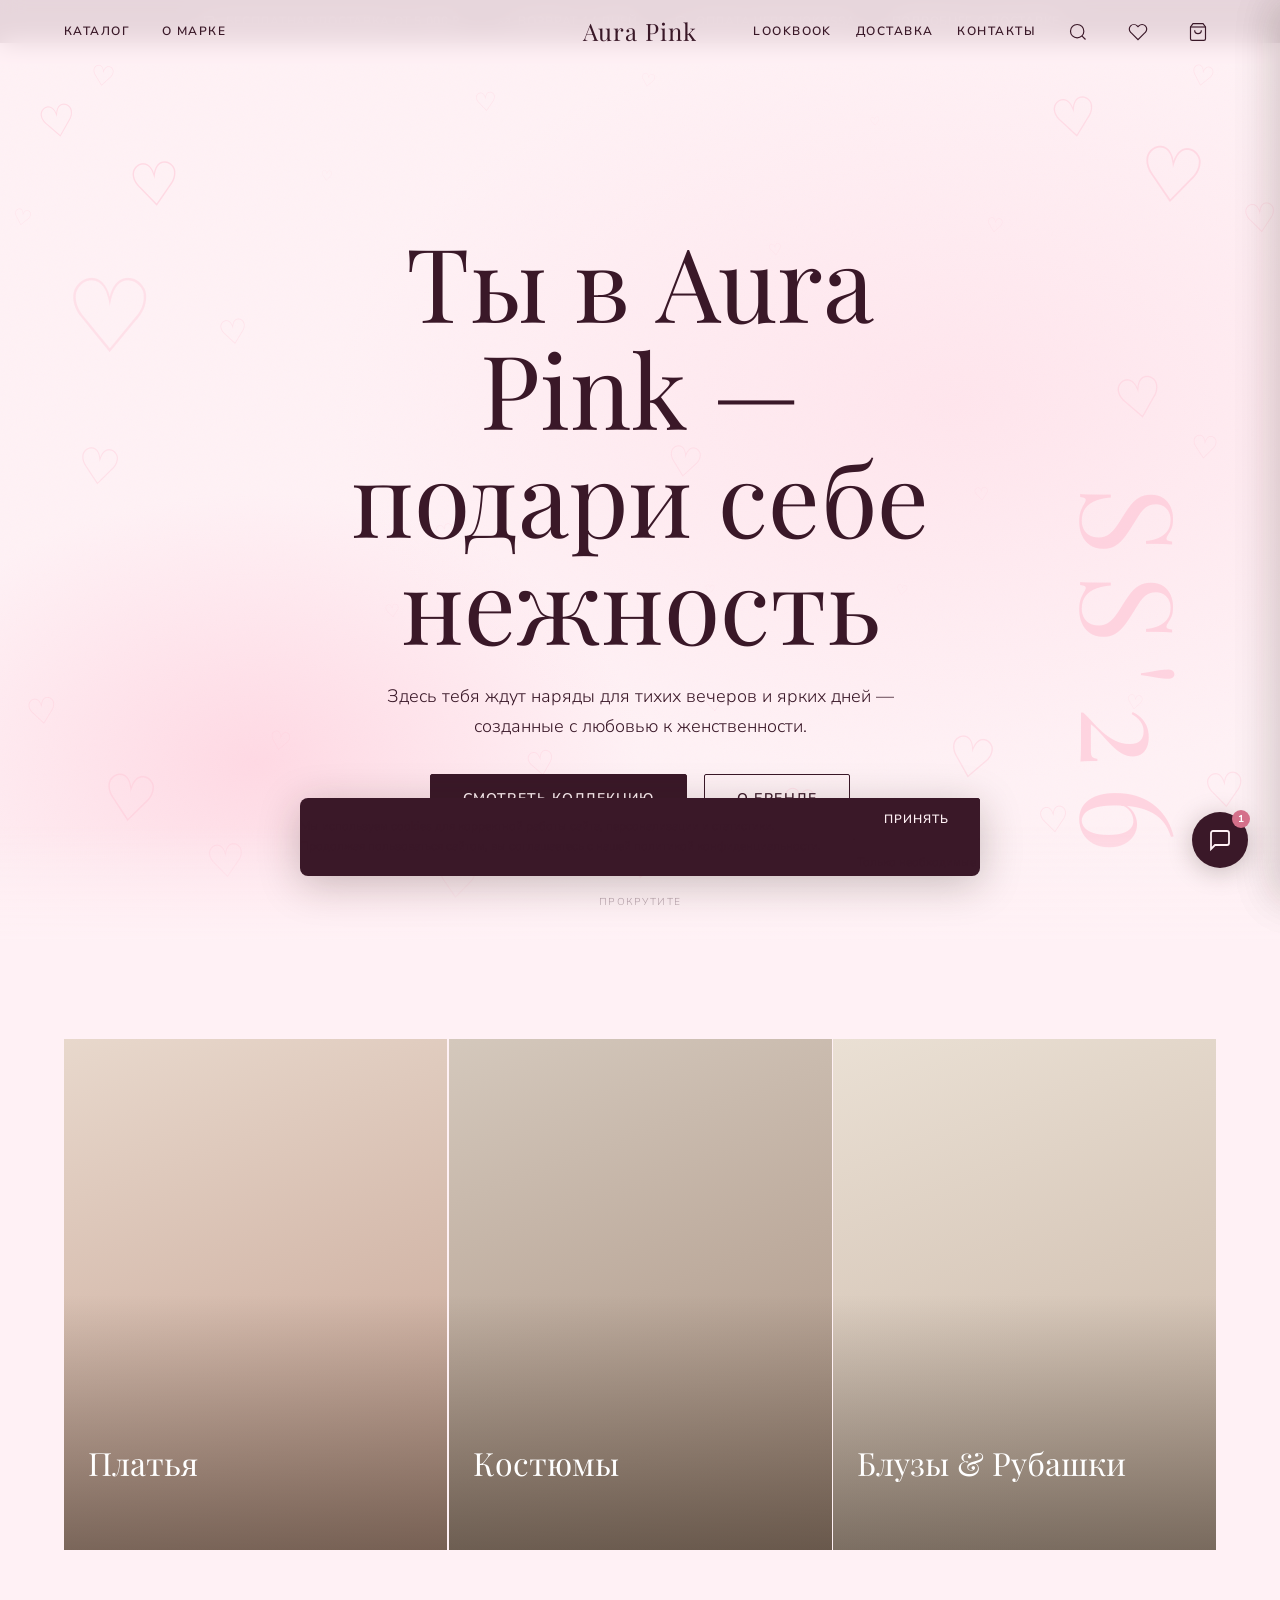
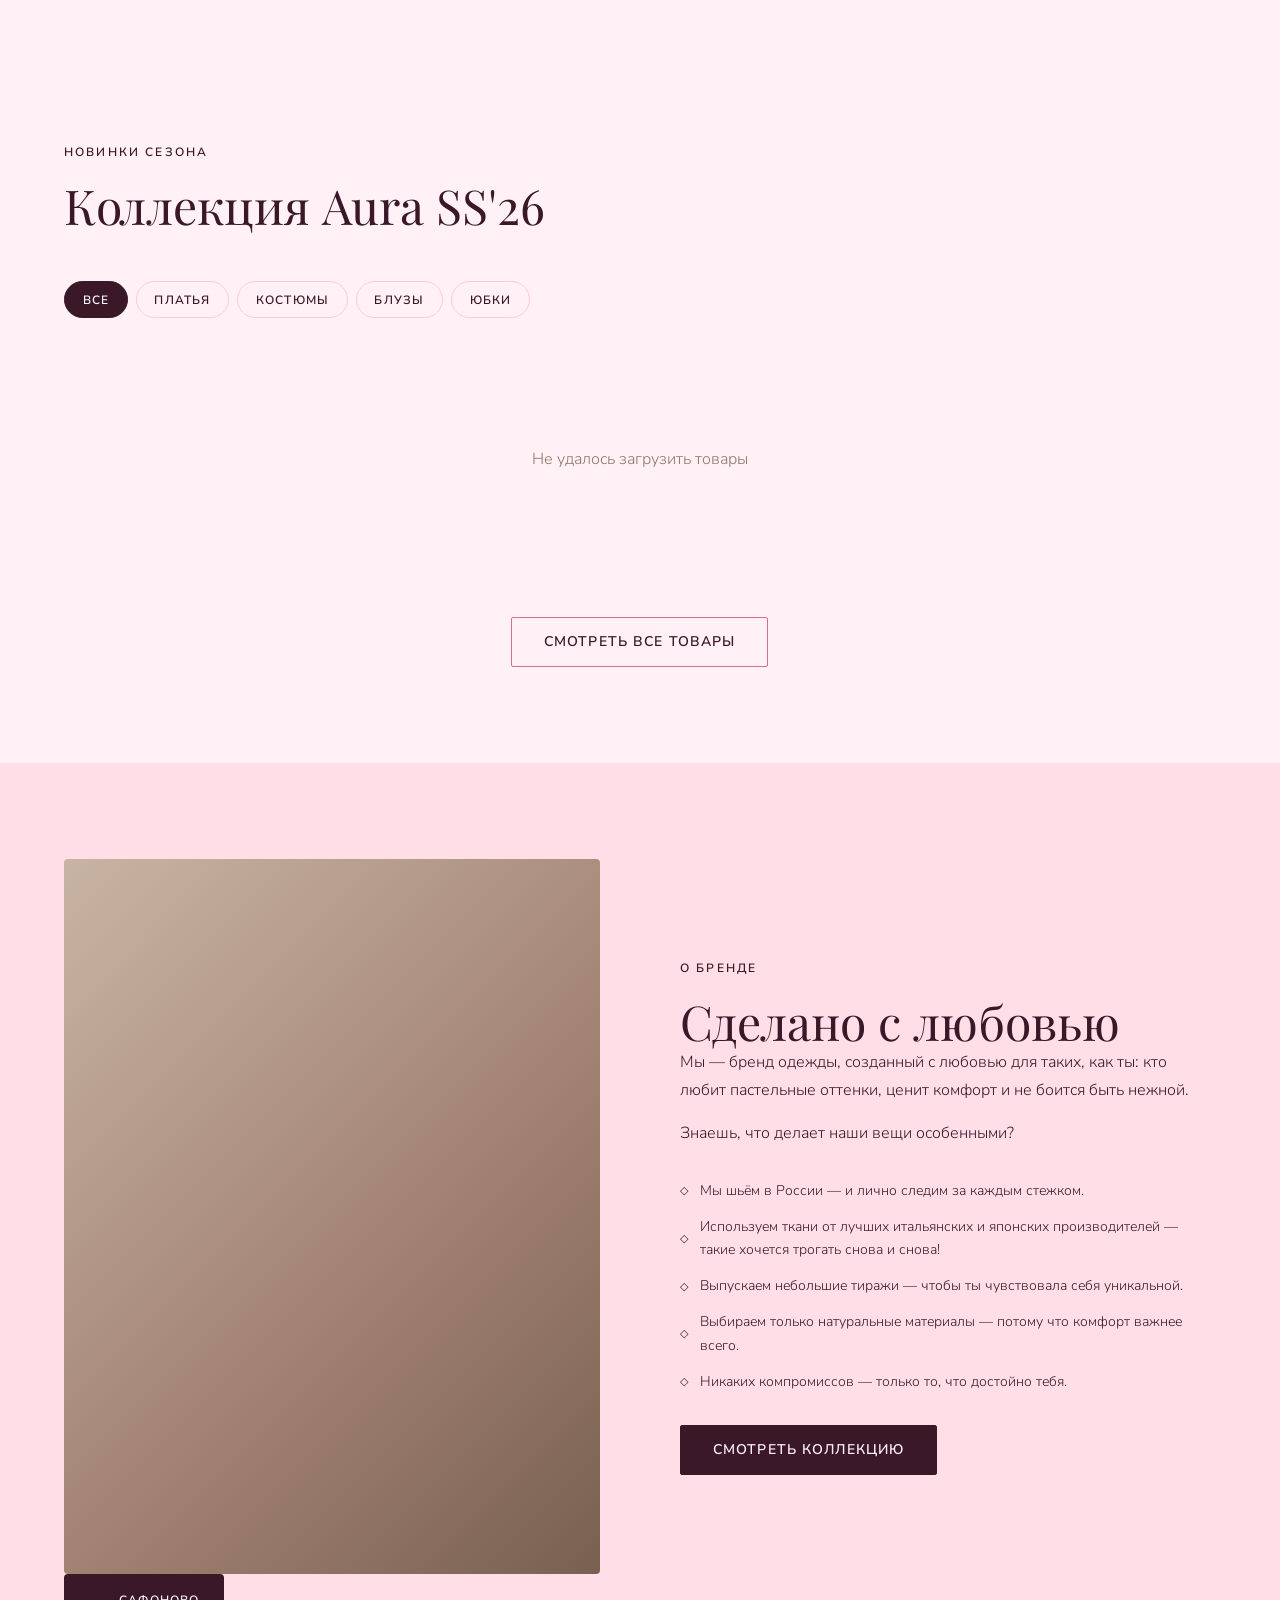
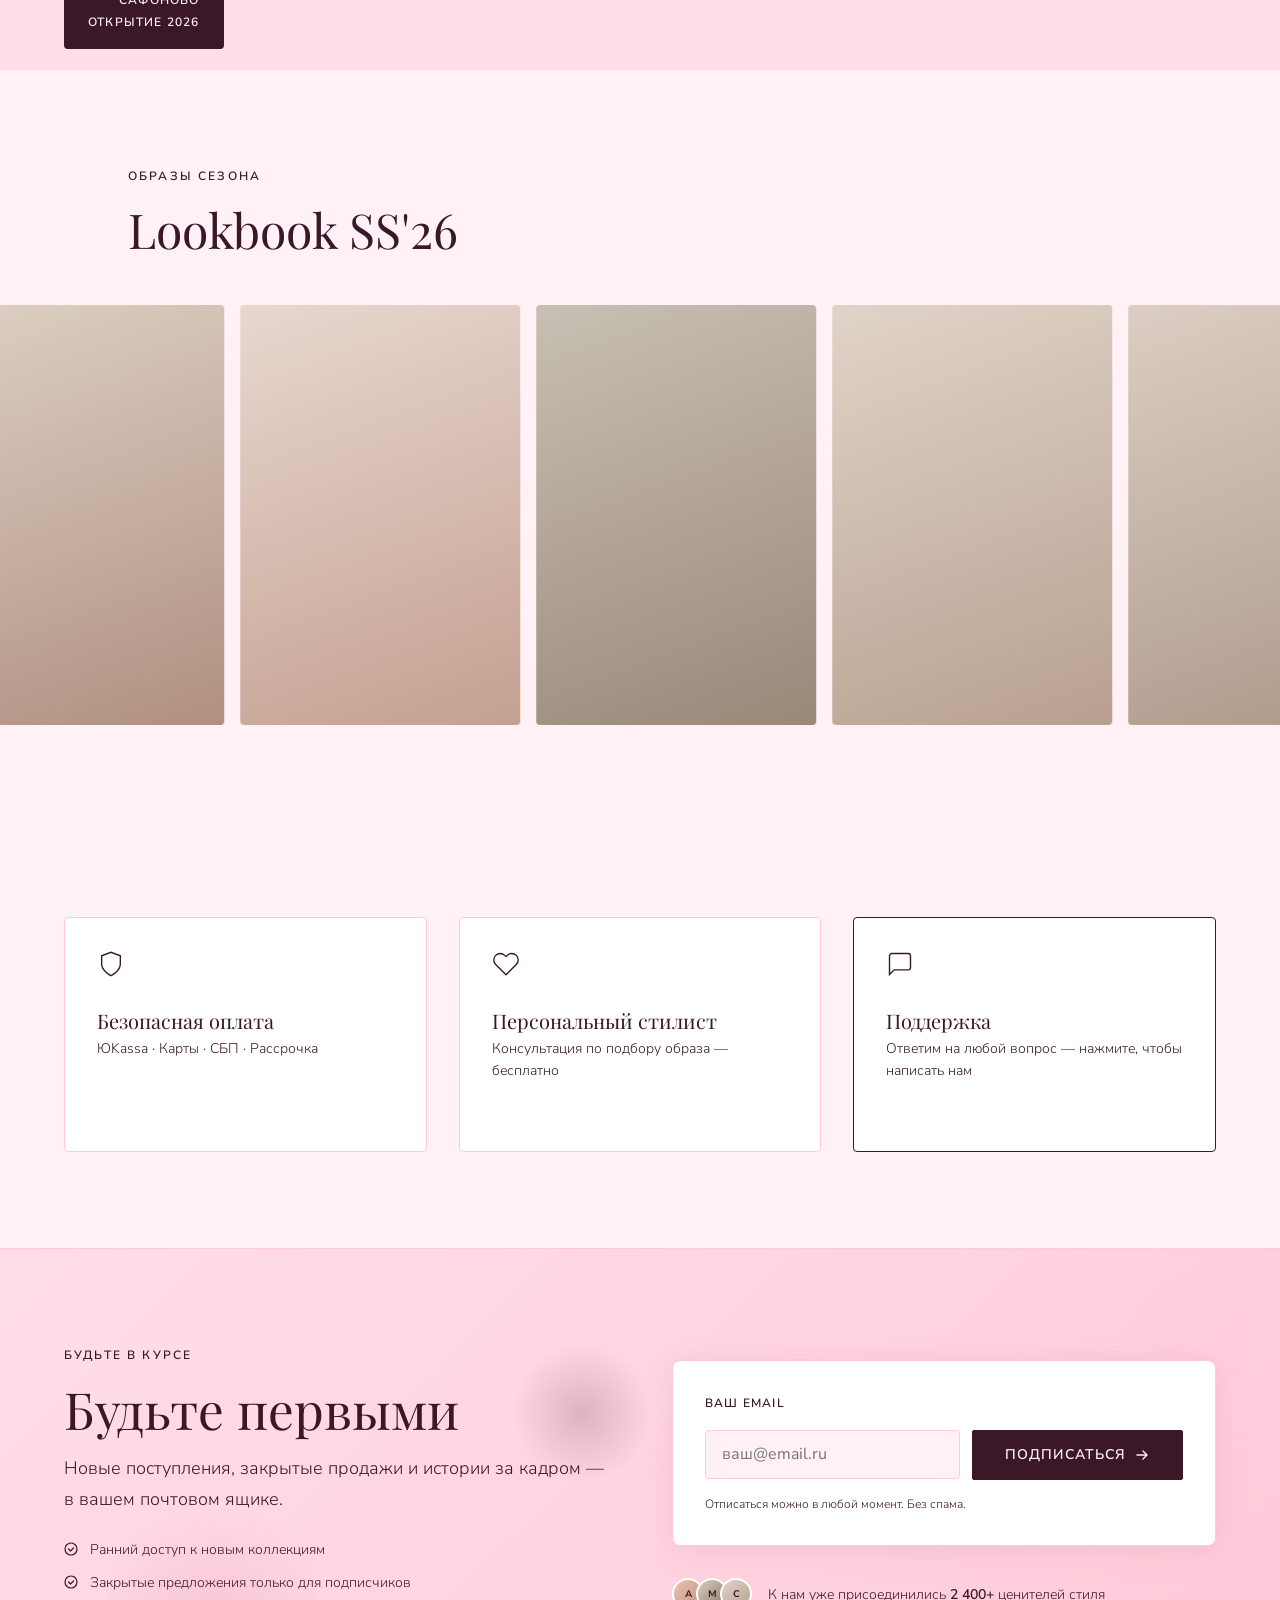
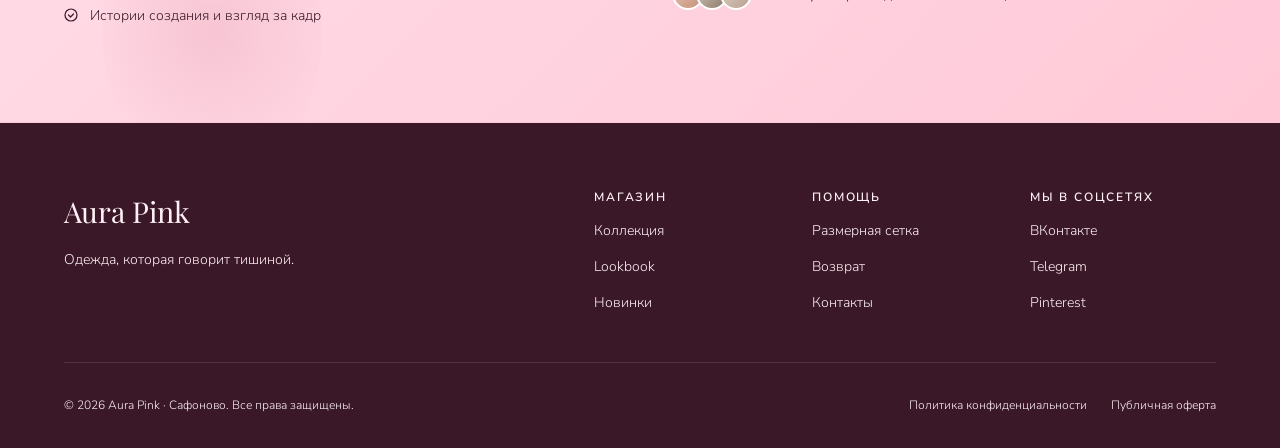
==== index.html @ b49b03e7 "Add files via upload" ====
<!DOCTYPE html>
<html lang="ru">
<head>
  <!-- Yandex.Metrika counter -->
  <script type="text/javascript">
    (function(m,e,t,r,i,k,a){
      m[i]=m[i]||function(){(m[i].a=m[i].a||[]).push(arguments)};
      m[i].l=1*new Date();
      for (var j = 0; j < document.scripts.length; j++) {if (document.scripts[j].src === r) { return; }}
      k=e.createElement(t),a=e.getElementsByTagName(t)[0],k.async=1,k.src=r,a.parentNode.insertBefore(k,a)
    })(window, document,'script','https://mc.yandex.ru/metrika/tag.js?id=109393999','ym');
    ym(109393999, 'init', {ssr:true, webvisor:true, clickmap:true, ecommerce:'dataLayer', referrer: document.referrer, url: location.href, accurateTrackBounce:true, trackLinks:true});
  </script>
  <noscript><div><img src="https://mc.yandex.ru/watch/109393999" style="position:absolute; left:-9999px;" alt="" /></div></noscript>
  <!-- /Yandex.Metrika counter -->
  <meta charset="UTF-8" />
  <meta name="viewport" content="width=device-width, initial-scale=1.0, viewport-fit=cover" />
  <title>Aura Pink — Женская одежда</title>
  <meta name="theme-color" content="#FFF1F5" />
  <meta name="apple-mobile-web-app-capable" content="yes" />
  <meta name="apple-mobile-web-app-status-bar-style" content="default" />
  <meta name="description" content="Aura Pink — магазин женской одежды. Тихая роскошь, натуральные ткани, безупречный крой." />
  <link rel="preconnect" href="https://fonts.googleapis.com" />
  <link rel="preconnect" href="https://fonts.gstatic.com" crossorigin />
  <link href="https://fonts.googleapis.com/css2?family=Playfair+Display:ital,wght@0,400;0,600;0,700;1,400;1,600&family=Nunito+Sans:ital,wght@0,300;0,400;0,600;1,300&display=swap" rel="stylesheet" />
  <link rel="stylesheet" href="css/style.css" />
</head>
<body>

  <!-- ─── НАВИГАЦИЯ ─────────────────────────────────────── -->
  <header class="site-header" id="site-header">
    <div class="header-inner">
      <!-- Two-row header for medium viewports (desktop mode on phones) -->
      <div class="header-two-row">
        <div class="header-row-top">
          <a href="#" class="logo" aria-label="Aura Pink — на главную">
        <span class="logo-text">Aura Pink</span>
      </a>
          <div class="header-icons">
            <!-- Поиск -->
        <button class="nav-icon-btn" aria-label="Поиск" aria-expanded="false">
          <svg width="20" height="20" viewBox="0 0 24 24" fill="none" stroke="currentColor" stroke-width="1.4"><circle cx="11" cy="11" r="8"/><line x1="21" y1="21" x2="16.65" y2="16.65"/></svg>
        </button>
            <!-- Избранное -->
        <button class="nav-icon-btn" aria-label="Избранное">
          <svg width="20" height="20" viewBox="0 0 24 24" fill="none" stroke="currentColor" stroke-width="1.4"><path d="M20.84 4.61a5.5 5.5 0 00-7.78 0L12 5.67l-1.06-1.06a5.5 5.5 0 00-7.78 7.78l1.06 1.06L12 21.23l7.78-7.78 1.06-1.06a5.5 5.5 0 000-7.78z"/></svg>
          <span class="wishlist-count" aria-live="polite"></span>
        </button>
            <!-- Корзина -->
        <button class="nav-icon-btn cart-btn" aria-label="Корзина">
          <span class="cart-icon">
            <svg width="20" height="20" viewBox="0 0 24 24" fill="none" stroke="currentColor" stroke-width="1.4">
              <path d="M6 2L3 6v14a2 2 0 002 2h14a2 2 0 002-2V6l-3-4z"/>
              <line x1="3" y1="6" x2="21" y2="6"/>
              <path d="M16 10a4 4 0 01-8 0"/>
            </svg>
          </span>
          <span class="cart-count" aria-live="polite">0</span>
        </button>
          </div>
        </div>
        <div class="header-row-bottom">
          <a href="catalog.html" class="nav-link">Каталог</a>
        <a href="#about" class="nav-link">О марке</a>
          <a href="#lookbook" class="nav-link">Lookbook</a>
          <a href="delivery.html" class="nav-link">Доставка</a>
          <a href="contacts.html" class="nav-link">Контакты</a>
        </div>
      </div>
      <!-- Original single-row layout -->
      <div class="header-one-row">

      <nav class="nav-left">
        <a href="catalog.html" class="nav-link">Каталог</a>
        <a href="#about" class="nav-link">О марке</a>
      </nav>

      <a href="#" class="logo" aria-label="Aura Pink — на главную">
        <span class="logo-text">Aura Pink</span>
      </a>

      <nav class="nav-right">
        <a href="#lookbook" class="nav-link">Lookbook</a>
        <a href="delivery.html" class="nav-link">Доставка</a>
        <a href="contacts.html" class="nav-link">Контакты</a>

        <!-- Поиск -->
        <button class="nav-icon-btn" id="search-toggle" aria-label="Поиск" aria-expanded="false">
          <svg width="20" height="20" viewBox="0 0 24 24" fill="none" stroke="currentColor" stroke-width="1.4"><circle cx="11" cy="11" r="8"/><line x1="21" y1="21" x2="16.65" y2="16.65"/></svg>
        </button>

        <!-- Избранное -->
        <button class="nav-icon-btn" id="wishlist-toggle" aria-label="Избранное">
          <svg width="20" height="20" viewBox="0 0 24 24" fill="none" stroke="currentColor" stroke-width="1.4"><path d="M20.84 4.61a5.5 5.5 0 00-7.78 0L12 5.67l-1.06-1.06a5.5 5.5 0 00-7.78 7.78l1.06 1.06L12 21.23l7.78-7.78 1.06-1.06a5.5 5.5 0 000-7.78z"/></svg>
          <span class="wishlist-count" id="wishlist-count" aria-live="polite"></span>
        </button>

        <!-- Корзина -->
        <button class="nav-icon-btn cart-btn" aria-label="Корзина" id="cart-toggle">
          <span class="cart-icon">
            <svg width="20" height="20" viewBox="0 0 24 24" fill="none" stroke="currentColor" stroke-width="1.4">
              <path d="M6 2L3 6v14a2 2 0 002 2h14a2 2 0 002-2V6l-3-4z"/>
              <line x1="3" y1="6" x2="21" y2="6"/>
              <path d="M16 10a4 4 0 01-8 0"/>
            </svg>
          </span>
          <span class="cart-count" id="cart-count" aria-live="polite">0</span>
        </button>

        <button class="burger" aria-label="Меню" id="burger">
          <span></span><span></span><span></span>
        </button>
      </nav>
    
      </div></div>
  </header>

  <div class="mobile-nav" id="mobile-nav" aria-hidden="true">
    <a href="catalog.html" class="mobile-nav-link">Каталог</a>
    <a href="#about" class="mobile-nav-link">О марке</a>
    <a href="#lookbook" class="mobile-nav-link">Lookbook</a>
    <a href="delivery.html" class="mobile-nav-link">Доставка</a>
    <a href="contacts.html" class="mobile-nav-link">Контакты</a>
  </div>
  </div><!-- /.mobile-nav -->


  <!-- ─── ПОИСК ───────────────────────────────────────────── -->
  <div class="search-overlay" id="search-overlay" aria-hidden="true">
    <div class="search-panel">
      <div class="search-input-wrap">
        <svg class="search-input-icon" width="18" height="18" viewBox="0 0 24 24" fill="none" stroke="currentColor" stroke-width="1.4"><circle cx="11" cy="11" r="8"/><line x1="21" y1="21" x2="16.65" y2="16.65"/></svg>
        <input type="search" class="search-input" id="search-input" placeholder="Поиск" autocomplete="off" aria-label="Поиск по сайту" />
        <button class="search-close" id="search-close" aria-label="Закрыть поиск">
          <svg width="18" height="18" viewBox="0 0 24 24" fill="none" stroke="currentColor" stroke-width="1.8"><line x1="18" y1="6" x2="6" y2="18"/><line x1="6" y1="6" x2="18" y2="18"/></svg>
        </button>
      </div>
      <div class="search-tags">
        <button class="search-tag">Платья</button>
        <button class="search-tag">Костюмы</button>
        <button class="search-tag">Блузы</button>
        <button class="search-tag">Юбки</button>
        <button class="search-tag">Рубашки</button>
        <button class="search-tag">Новинки</button>
        <button class="search-tag">Скидки</button>
        <button class="search-tag">Лён</button>
      </div>
    </div>
  </div>

  <!-- ─── ДОСТАВКА-СТРИП ──────────────────────────────── -->
  <div class="delivery-strip">
    <div class="delivery-strip-inner">
      <span class="delivery-strip-item">
        <svg width="14" height="14" viewBox="0 0 24 24" fill="none" stroke="currentColor" stroke-width="1.8"><rect x="1" y="3" width="15" height="13"/><path d="M16 8h4l3 5v3h-7V8z"/><circle cx="5.5" cy="18.5" r="2.5"/><circle cx="18.5" cy="18.5" r="2.5"/></svg>
        Бесплатная доставка от 5 000 ₽
      </span>
      <span class="delivery-strip-dot">·</span>
      <span class="delivery-strip-item">
        <svg width="14" height="14" viewBox="0 0 24 24" fill="none" stroke="currentColor" stroke-width="1.8"><polyline points="23 6 13.5 15.5 8.5 10.5 1 18"/><polyline points="17 6 23 6 23 12"/></svg>
        Возврат 14 дней
      </span>
      <span class="delivery-strip-dot">·</span>
      <span class="delivery-strip-item">
        <svg width="14" height="14" viewBox="0 0 24 24" fill="none" stroke="currentColor" stroke-width="1.8"><path d="M12 22s8-4 8-10V5l-8-3-8 3v7c0 6 8 10 8 10z"/></svg>
        Оплата через ЮKassa
      </span>
      <span class="delivery-strip-dot">·</span>
      <a href="delivery.html" class="delivery-strip-item delivery-strip-link">
        Подробнее о доставке →
      </a>
    </div>
  </div>

  <!-- ─── HERO ──────────────────────────────────────────── -->
  <section class="hero" aria-label="Главный баннер">
    <div class="hero-bg">
      <div class="hero-noise"></div>
      <div class="hero-gradient"></div>
    </div>

    <div class="hero-content">
      <h1 class="hero-title reveal">
        <span class="line">Ты в Aura Pink —</span>
        <span class="line italic">подари себе нежность</span>
      </h1>
      <p class="hero-desc reveal">Здесь тебя ждут наряды для тихих вечеров и ярких дней —<br>созданные с любовью к женственности.</p>
      <div class="hero-cta reveal">
        <a href="#collection" class="btn btn--primary">Смотреть коллекцию</a>
        <a href="#about" class="btn btn--ghost">О бренде</a>
      </div>
    </div>

    <div class="hero-scroll-hint" aria-hidden="true"><span class="scroll-label">прокрутите</span></div>

    <div class="hero-deco hero-deco--1" aria-hidden="true">SS'26</div>
    <div class="hero-deco hero-deco--2" aria-hidden="true">♡</div>
    <div class="hero-hearts" id="hero-hearts" aria-hidden="true"></div>
  </section>

  <!-- ─── КАТЕГОРИИ ─────────────────────────────────────── -->
  <section class="categories section" aria-label="Категории">
    <div class="container">
      <div class="categories-grid">
        <article class="category-card reveal" data-delay="0" data-category-filter="dress" role="button" tabindex="0" style="cursor:pointer">
          <div class="category-img category-img--1">
            <div class="category-overlay"></div>
          </div>
          <div class="category-info">
            <h3 class="category-name">Платья</h3>
            <span class="category-link" id="count-dress">Загрузка...</span>
          </div>
        </article>

        <article class="category-card reveal" data-delay="1" data-category-filter="suit" role="button" tabindex="0" style="cursor:pointer">
          <div class="category-img category-img--2">
            <div class="category-overlay"></div>
          </div>
          <div class="category-info">
            <h3 class="category-name">Костюмы</h3>
            <span class="category-link" id="count-suit">Загрузка...</span>
          </div>
        </article>

        <article class="category-card reveal" data-delay="2" data-category-filter="blouse" role="button" tabindex="0" style="cursor:pointer">
          <div class="category-img category-img--3">
            <div class="category-overlay"></div>
          </div>
          <div class="category-info">
            <h3 class="category-name">Блузы & Рубашки</h3>
            <span class="category-link" id="count-blouse">Загрузка...</span>
          </div>
        </article>
      </div>
    </div>
  </section>

  <!-- ─── КОЛЛЕКЦИЯ ─────────────────────────────────────── -->
  <section class="collection section" id="collection" aria-label="Коллекция">
    <div class="container">
      <header class="section-header reveal">
        <p class="section-eyebrow">Новинки сезона</p>
        <h2 class="section-title">Коллекция Aura&nbsp;SS'26</h2>
      </header>

      <div class="filters reveal">
        <button class="filter-btn active" data-filter="all">Все</button>
        <button class="filter-btn" data-filter="dress">Платья</button>
        <button class="filter-btn" data-filter="suit">Костюмы</button>
        <button class="filter-btn" data-filter="blouse">Блузы</button>
        <button class="filter-btn" data-filter="skirt">Юбки</button>
      </div>

      <div class="products-grid" id="products-grid" aria-label="Список товаров">
        <div class="products-loading" id="products-loading"><span class="loading-dot"></span><span class="loading-dot"></span><span class="loading-dot"></span></div>
      </div>

      <div class="collection-footer reveal">
        <a href="#collection" class="btn btn--outline" id="btn-show-all">Смотреть все товары</a>
      </div>
    </div>
  </section>

  <!-- ─── О МАРКЕ ───────────────────────────────────────── -->
  <section class="about-banner section" id="about" aria-label="О марке">
    <div class="about-inner">
      <div class="about-img-block">
        <div class="about-img"></div>
        <div class="about-img-caption" aria-hidden="true">
          <span>Сафоново</span>
          <span>открытие 2026</span>
        </div>
      </div>

      <div class="about-content">
        <p class="section-eyebrow reveal">О бренде</p>
        <h2 class="section-title reveal">Сделано с&nbsp;любовью</h2>
        <p class="about-text reveal">Мы — бренд одежды, созданный с любовью для таких, как ты: кто любит пастельные оттенки, ценит комфорт и не боится быть нежной.</p>
        <p class="about-text reveal">Знаешь, что делает наши вещи особенными?</p>
        <ul class="about-values reveal">
          <li class="value-item"><span class="value-icon">◇</span><span>Мы шьём в России — и лично следим за каждым стежком.</span></li>
          <li class="value-item"><span class="value-icon">◇</span><span>Используем ткани от лучших итальянских и японских производителей — такие хочется трогать снова и снова!</span></li>
          <li class="value-item"><span class="value-icon">◇</span><span>Выпускаем небольшие тиражи — чтобы ты чувствовала себя уникальной.</span></li>
          <li class="value-item"><span class="value-icon">◇</span><span>Выбираем только натуральные материалы — потому что комфорт важнее всего.</span></li>
          <li class="value-item"><span class="value-icon">◇</span><span>Никаких компромиссов — только то, что достойно тебя.</span></li>
        </ul>
        <a href="#collection" class="btn btn--primary reveal">Смотреть коллекцию</a>
      </div>
    </div>
  </section>

  <!-- ─── LOOKBOOK ────────────────────────────────────── -->
  <section class="lookbook section" id="lookbook" aria-label="Lookbook">
    <div class="container">
      <header class="section-header reveal">
        <p class="section-eyebrow">Образы сезона</p>
        <h2 class="section-title">Lookbook SS'26</h2>
      </header>
    </div>

    <div class="lookbook-strip" id="lookbook-strip">
      <div class="lookbook-track" id="lookbook-track">
        <div class="look look--1"></div>
        <div class="look look--2"></div>
        <div class="look look--3"></div>
        <div class="look look--4"></div>
        <div class="look look--5"></div>
        <div class="look look--6"></div>
        <div class="look look--1" aria-hidden="true"></div>
        <div class="look look--2" aria-hidden="true"></div>
        <div class="look look--3" aria-hidden="true"></div>
        <div class="look look--4" aria-hidden="true"></div>
        <div class="look look--5" aria-hidden="true"></div>
        <div class="look look--6" aria-hidden="true"></div>
        <div class="look look--1" aria-hidden="true"></div>
        <div class="look look--2" aria-hidden="true"></div>
        <div class="look look--3" aria-hidden="true"></div>
        <div class="look look--4" aria-hidden="true"></div>
        <div class="look look--5" aria-hidden="true"></div>
        <div class="look look--6" aria-hidden="true"></div>
        <div class="look look--1" aria-hidden="true"></div>
        <div class="look look--2" aria-hidden="true"></div>
        <div class="look look--3" aria-hidden="true"></div>
        <div class="look look--4" aria-hidden="true"></div>
        <div class="look look--5" aria-hidden="true"></div>
        <div class="look look--6" aria-hidden="true"></div>
      </div>
    </div>
  </section>

  <!-- ─── ПРЕИМУЩЕСТВА ─────────────────────────────────── -->
  <section class="perks section" aria-label="Преимущества">
    <div class="container">
      <div class="perks-grid">

        <div class="perk reveal" data-delay="0">
          <div class="perk-icon">
            <svg width="28" height="28" viewBox="0 0 24 24" fill="none" stroke="currentColor" stroke-width="1.2"><path d="M12 22s8-4 8-10V5l-8-3-8 3v7c0 6 8 10 8 10z"/></svg>
          </div>
          <div class="perk-content">
          <h4 class="perk-title">Безопасная оплата</h4>
          <p class="perk-text">ЮKassa · Карты · СБП · Рассрочка</p>
          </div>
        </div>

        <div class="perk reveal" data-delay="1">
          <div class="perk-icon">
            <svg width="28" height="28" viewBox="0 0 24 24" fill="none" stroke="currentColor" stroke-width="1.2"><path d="M20.84 4.61a5.5 5.5 0 00-7.78 0L12 5.67l-1.06-1.06a5.5 5.5 0 00-7.78 7.78l1.06 1.06L12 21.23l7.78-7.78 1.06-1.06a5.5 5.5 0 000-7.78z"/></svg>
          </div>
          <div class="perk-content">
          <h4 class="perk-title">Персональный стилист</h4>
          <p class="perk-text">Консультация по подбору образа — бесплатно</p>
          </div>
        </div>

        <div class="perk perk--support reveal" data-delay="2" id="perk-support" role="button" tabindex="0" aria-label="Открыть чат поддержки">
          <div class="perk-icon">
            <svg width="28" height="28" viewBox="0 0 24 24" fill="none" stroke="currentColor" stroke-width="1.2"><path d="M21 15a2 2 0 01-2 2H7l-4 4V5a2 2 0 012-2h14a2 2 0 012 2z"/></svg>
          </div>
          <div class="perk-content">
          <h4 class="perk-title">Поддержка</h4>
          <p class="perk-text">Ответим на любой вопрос — нажмите, чтобы написать нам</p>
          </div>
          <span class="perk-cta">Написать →</span>
        </div>

      </div>
    </div>
  </section>

  <!-- ─── ПОДПИСКА ──────────────────────────────────────── -->
  <section class="subscribe section" aria-label="Подписка на новости">
    <div class="subscribe-bg-decor" aria-hidden="true">
      <span class="subscribe-petal subscribe-petal--1"></span>
      <span class="subscribe-petal subscribe-petal--2"></span>
      <span class="subscribe-petal subscribe-petal--3"></span>
    </div>
    <div class="container">
      <div class="subscribe-inner reveal">
        <div class="subscribe-content">
          <p class="section-eyebrow">Будьте в&nbsp;курсе</p>
          <h2 class="subscribe-title">Будьте первыми</h2>
          <p class="subscribe-text">Новые поступления, закрытые продажи и&nbsp;истории за&nbsp;кадром — в&nbsp;вашем почтовом ящике.</p>
          <ul class="subscribe-perks" aria-label="Что вы получите">
            <li class="subscribe-perk-item">
              <svg class="subscribe-perk-icon" width="14" height="14" viewBox="0 0 14 14" fill="none" aria-hidden="true"><circle cx="7" cy="7" r="6" stroke="currentColor" stroke-width="1.2"/><path d="M4.5 7l2 2 3-3" stroke="currentColor" stroke-width="1.2" stroke-linecap="round" stroke-linejoin="round"/></svg>
              Ранний доступ к&nbsp;новым коллекциям
            </li>
            <li class="subscribe-perk-item">
              <svg class="subscribe-perk-icon" width="14" height="14" viewBox="0 0 14 14" fill="none" aria-hidden="true"><circle cx="7" cy="7" r="6" stroke="currentColor" stroke-width="1.2"/><path d="M4.5 7l2 2 3-3" stroke="currentColor" stroke-width="1.2" stroke-linecap="round" stroke-linejoin="round"/></svg>
              Закрытые предложения только для подписчиков
            </li>
            <li class="subscribe-perk-item">
              <svg class="subscribe-perk-icon" width="14" height="14" viewBox="0 0 14 14" fill="none" aria-hidden="true"><circle cx="7" cy="7" r="6" stroke="currentColor" stroke-width="1.2"/><path d="M4.5 7l2 2 3-3" stroke="currentColor" stroke-width="1.2" stroke-linecap="round" stroke-linejoin="round"/></svg>
              Истории создания и&nbsp;взгляд за&nbsp;кадр
            </li>
          </ul>
        </div>
        <div class="subscribe-form-wrap">
          <form class="subscribe-form" id="subscribe-form" novalidate>
            <label class="subscribe-label" for="subscribe-email">Ваш email</label>
            <div class="subscribe-input-wrap">
              <input type="email" id="subscribe-email" class="subscribe-input" placeholder="ваш@email.ru" aria-label="Email для подписки" required />
              <button type="submit" class="btn btn--primary subscribe-submit">
                <span>Подписаться</span>
                <svg width="16" height="16" viewBox="0 0 16 16" fill="none" aria-hidden="true"><path d="M3 8h10M9 4l4 4-4 4" stroke="currentColor" stroke-width="1.4" stroke-linecap="round" stroke-linejoin="round"/></svg>
              </button>
            </div>
            <p class="subscribe-note">Отписаться можно в&nbsp;любой момент. Без спама.</p>
          </form>
          <div class="subscribe-social-proof">
            <div class="subscribe-avatars" aria-hidden="true">
              <span class="subscribe-avatar" style="background: linear-gradient(135deg,#E8C4B4,#C4927A)">А</span>
              <span class="subscribe-avatar" style="background: linear-gradient(135deg,#D9CFC2,#8A7869)">М</span>
              <span class="subscribe-avatar" style="background: linear-gradient(135deg,#E0D4C8,#B8A090)">С</span>
            </div>
            <p class="subscribe-social-text">К&nbsp;нам уже присоединились <strong>2 400+</strong> ценителей стиля</p>
          </div>
        </div>
      </div>
    </div>
  </section>

<!-- ─── ФУТЕР ─────────────────────────────────────────── -->
  <!-- ─── КНОПКА НАВЕРХ ────────────────────────────────── -->
  <button class="back-to-top" id="back-to-top" aria-label="Наверх">
    <svg width="26" height="26" viewBox="0 0 24 24" fill="none" stroke="currentColor" stroke-width="2.5"><polyline points="18 15 12 9 6 15"/></svg>
  </button>

  <footer class="site-footer" aria-label="Подвал сайта">
    <div class="footer-inner">
      <div class="footer-top">
        <div class="footer-brand">
          <p class="footer-logo">Aura Pink</p>
          <p class="footer-tagline">Одежда, которая говорит тишиной.</p>
        </div>

        <nav class="footer-nav" aria-label="Навигация по разделам">
          <div class="footer-col">
            <p class="footer-col-title">Магазин</p>
            <a href="#collection" class="footer-link">Коллекция</a>
            <a href="#lookbook" class="footer-link">Lookbook</a>
            <a href="#" class="footer-link">Новинки</a>
          </div>

          <div class="footer-col">
            <p class="footer-col-title">Помощь</p>
            <a href="#" class="footer-link">Размерная сетка</a>
            <a href="#" class="footer-link">Возврат</a>
            <a href="#" class="footer-link">Контакты</a>
          </div>

          <div class="footer-col">
            <p class="footer-col-title">Мы в соцсетях</p>
            <a href="#" class="footer-link">ВКонтакте</a>
            <a href="#" class="footer-link">Telegram</a>
            <a href="#" class="footer-link">Pinterest</a>
          </div>
        </nav>
      </div>

      <div class="footer-bottom">
        <p class="footer-copy">© 2026 Aura Pink · Сафоново. Все права защищены.</p>
        <div class="footer-legal">
          <a href="privacy.html" class="footer-link-sm">Политика конфиденциальности</a>
          <a href="oferta.html" class="footer-link-sm">Публичная оферта</a>
        </div>
      </div>
    </div>
  </footer>

  <!-- ─── SIDEBAR КОРЗИНА ───────────────────────────────── -->
  <aside class="cart-sidebar" id="cart-sidebar" aria-label="Корзина" aria-hidden="true">
    <div class="cart-backdrop" id="cart-backdrop"></div>
    <div class="cart-panel">
      <header class="cart-header">
        <h2 class="cart-title">Корзина</h2>
        <button class="cart-close" id="cart-close" aria-label="Закрыть корзину">
          <svg width="20" height="20" viewBox="0 0 24 24" fill="none" stroke="currentColor" stroke-width="1.4"><line x1="18" y1="6" x2="6" y2="18"/><line x1="6" y1="6" x2="18" y2="18"/></svg>
        </button>
      </header>
      <div class="cart-body" id="cart-body">
        <div class="cart-empty" id="cart-empty">
          <p class="cart-empty-icon">◇</p>
          <p class="cart-empty-text">В корзине пока пусто</p>
          <a href="#collection" class="btn btn--ghost cart-empty-btn">Перейти в каталог</a>
        </div>
        <ul class="cart-items" id="cart-items" aria-live="polite"></ul>
      </div>
      <footer class="cart-footer" id="cart-footer" style="display:none;">
        <div class="cart-total-row">
          <span class="cart-total-label">Итого</span>
          <span class="cart-total-price" id="cart-total">0 ₽</span>
        </div>
        <button class="btn btn--primary cart-checkout" id="checkout-btn">Оформить заказ</button>
        <p class="cart-pay-note">Оплата через ЮKassa · Безопасно</p>
      </footer>
    </div>
  </aside>


  <!-- ─── SIDEBAR ИЗБРАННОЕ ────────────────────────────── -->
  <aside class="cart-sidebar" id="wishlist-sidebar" aria-label="Избранное" aria-hidden="true">
    <div class="cart-backdrop" id="wishlist-backdrop"></div>
    <div class="cart-panel">
      <header class="cart-header">
        <h2 class="cart-title">Избранное</h2>
        <button class="cart-close" id="wishlist-close" aria-label="Закрыть избранное">
          <svg width="20" height="20" viewBox="0 0 24 24" fill="none" stroke="currentColor" stroke-width="1.4"><line x1="18" y1="6" x2="6" y2="18"/><line x1="6" y1="6" x2="18" y2="18"/></svg>
        </button>
      </header>
      <div class="cart-body" id="wishlist-body">
        <div class="cart-empty" id="wishlist-empty">
          <p class="cart-empty-icon">♡</p>
          <p class="cart-empty-text">Вы ещё ничего не добавили</p>
          <a href="#collection" class="btn btn--ghost cart-empty-btn">Смотреть коллекцию</a>
        </div>
        <ul class="cart-items" id="wishlist-items" aria-live="polite"></ul>
      </div>
    </div>
  </aside>

  <!-- ─── МОДАЛКА РАЗМЕРА ──────────────────────────────── -->
  <div class="modal-overlay" id="size-modal" aria-hidden="true" role="dialog" aria-modal="true" aria-label="Выбор размера">
    <div class="modal-panel">
      <button class="modal-close" id="modal-close" aria-label="Закрыть">
        <svg width="18" height="18" viewBox="0 0 24 24" fill="none" stroke="currentColor" stroke-width="1.4"><line x1="18" y1="6" x2="6" y2="18"/><line x1="6" y1="6" x2="18" y2="18"/></svg>
      </button>
      <div class="modal-img-wrap">
        <div class="modal-product-img" id="modal-img"></div>
      </div>
      <div class="modal-content">
        <p class="modal-brand">Aura Pink</p>
        <h3 class="modal-product-name" id="modal-name"></h3>
        <p class="modal-price" id="modal-price"></p>
        <div class="modal-sizes">
          <p class="modal-label">Выберите размер</p>
          <div class="size-selector" id="size-selector">
            <button class="size-option" data-size="XS">XS</button>
            <button class="size-option" data-size="S">S</button>
            <button class="size-option active" data-size="M">M</button>
            <button class="size-option" data-size="L">L</button>
            <button class="size-option" data-size="XL">XL</button>
          </div>
        </div>
        <button class="btn btn--primary modal-add-to-cart" id="modal-add-btn">Добавить в корзину</button>
      </div>
    </div>
  </div>

  <!-- ─── ТОСТ ─────────────────────────────────────────── -->
  <div class="toast-container" id="toast-container" aria-live="polite" aria-atomic="true"></div>

  <!-- ─── МОДАЛКА ОПЛАТЫ ───────────────────────────────── -->
  <div class="modal-overlay" id="payment-modal" aria-hidden="true" role="dialog" aria-modal="true" aria-label="Оформление заказа">
    <div class="modal-panel modal-panel--payment">
      <button class="modal-close" id="payment-modal-close" aria-label="Закрыть">
        <svg width="18" height="18" viewBox="0 0 24 24" fill="none" stroke="currentColor" stroke-width="1.4"><line x1="18" y1="6" x2="6" y2="18"/><line x1="6" y1="6" x2="18" y2="18"/></svg>
      </button>
      <div class="payment-content">
        <div class="payment-header">
          <p class="modal-brand">Aura Pink</p>
          <h3 class="payment-title">Оформление заказа</h3>
        </div>
        <div class="payment-order-summary" id="payment-summary"></div>
        <div class="payment-form-section">
          <p class="modal-label">Контактные данные</p>
          <div class="payment-fields">
            <input type="text" class="payment-input" placeholder="Имя и фамилия" id="pay-name" />
            <input type="email" class="payment-input" placeholder="Email" id="pay-email" />
            <input type="tel" class="payment-input" placeholder="Телефон" id="pay-phone" />
          </div>
          <p class="modal-label" style="margin-top:1.5rem;">Адрес доставки</p>
          <div class="payment-fields">
            <input type="text" class="payment-input" placeholder="Город" id="pay-city" />
            <input type="text" class="payment-input" placeholder="Улица, дом, квартира" id="pay-address" />
            <input type="text" class="payment-input" placeholder="Индекс" id="pay-zip" />
          </div>
          <p class="modal-label" style="margin-top:1.5rem;">Способ оплаты</p>
          <div class="payment-methods">
            <label class="pay-method active" data-method="bank_card">
              <input type="radio" name="pay_method" value="bank_card" checked hidden/>
              <span class="pay-method-label">Банковская карта</span>
            </label>
            <label class="pay-method" data-method="sbp">
              <input type="radio" name="pay_method" value="sbp" hidden/>
              <span class="pay-method-label">СБП</span>
            </label>
            <label class="pay-method" data-method="yoo_money">
              <input type="radio" name="pay_method" value="yoo_money" hidden/>
              <span class="pay-method-label">ЮMoney</span>
            </label>
          </div>
        </div>
        <div class="payment-total-row">
          <span>Итого к оплате</span>
          <strong id="payment-total-display">0 ₽</strong>
        </div>
        <button class="btn btn--primary payment-submit" id="payment-submit-btn">
          Перейти к оплате через ЮKassa
        </button>
        <p class="cart-pay-note">Платёж обрабатывается сервисом ЮKassa.<br>256-bit SSL шифрование.</p>
        <div id="yokassa-widget-container"></div>
      </div>
    </div>
  </div>

  <!-- ─── ЧАТ ПОДДЕРЖКИ ────────────────────────────────── -->
  <div class="support-widget" id="support-widget" aria-label="Чат поддержки">
    <div class="support-chat" id="support-chat" aria-hidden="true">
      <div class="support-chat-header">
        <div class="support-avatar">AP</div>
        <div class="support-info">
          <p class="support-name">Aura Pink</p>
          <p class="support-status">
            <span class="support-online-dot"></span>Онлайн · ответим быстро
          </p>
        </div>
        <button class="support-chat-close" id="support-chat-close" aria-label="Закрыть чат">
          <svg width="16" height="16" viewBox="0 0 24 24" fill="none" stroke="currentColor" stroke-width="2"><line x1="18" y1="6" x2="6" y2="18"/><line x1="6" y1="6" x2="18" y2="18"/></svg>
        </button>
      </div>

      <div class="support-messages" id="support-messages">
        <div class="support-msg support-msg--in">
          <p>Привет! 👋 Рада вас видеть в Aura Pink.</p>
          <p>Если есть вопросы по размеру или составу — спрашивайте, я помогу.</p>
        </div>
      </div>

      <div class="support-input-row">
        <input type="text" class="support-input" id="support-input" placeholder="Написать сообщение…" aria-label="Сообщение поддержке" maxlength="500" />
        <button class="support-send" id="support-send" aria-label="Отправить">
          <svg width="18" height="18" viewBox="0 0 24 24" fill="none" stroke="currentColor" stroke-width="2"><line x1="22" y1="2" x2="11" y2="13"/><polygon points="22 2 15 22 11 13 2 9 22 2"/></svg>
        </button>
      </div>
    </div>

    <button class="support-fab" id="support-fab" aria-label="Открыть чат поддержки" aria-expanded="false">
      <span class="support-fab-icon support-fab-icon--chat">
        <svg width="24" height="24" viewBox="0 0 24 24" fill="none" stroke="currentColor" stroke-width="1.8"><path d="M21 15a2 2 0 01-2 2H7l-4 4V5a2 2 0 012-2h14a2 2 0 012 2z"/></svg>
      </span>
      <span class="support-fab-icon support-fab-icon--close">
        <svg width="26" height="26" viewBox="0 0 24 24" fill="none" stroke="currentColor" stroke-width="2"><line x1="18" y1="6" x2="6" y2="18"/><line x1="6" y1="6" x2="18" y2="18"/></svg>
      </span>
      <span class="support-fab-badge" id="support-badge" aria-hidden="true">1</span>
    </button>
  </div>


  <!-- ─── COOKIE БАННЕР ───────────────────────────────────── -->
  <div class="cookie-banner" id="cookie-banner" role="alertdialog" aria-label="Использование cookies" aria-hidden="true">
    <p class="cookie-text">
      Мы используем cookies для корректной работы сайта, персонализации и статистики.
      Продолжая пользоваться сайтом, вы соглашаетесь с нашей
      <a href="privacy.html" class="cookie-link">политикой конфиденциальности</a>.
    </p>
    <div class="cookie-actions">
      <button class="btn btn--primary cookie-accept" id="cookie-accept">Принять</button>
      <button class="cookie-decline" id="cookie-decline">Только необходимые</button>
    </div>
  </div>

  <script src="js/script.js"></script>
  <script src="js/supabase.js"></script>
  <script>
    // Back to top
    const _btt = document.getElementById('back-to-top');
    if (_btt) {
      window.addEventListener('scroll', () => {
        _btt.classList.toggle('visible', window.scrollY > 300);
      }, { passive: true });
      _btt.addEventListener('click', () => window.scrollTo({ top: 0, behavior: 'smooth' }));
    }
  </script>
<script>
(function() {
  const container = document.getElementById('hero-hearts');
  if (!container) return;
  const hero = container.closest('.hero');
  const W = hero ? hero.offsetWidth : window.innerWidth;
  const H = hero ? hero.offsetHeight : window.innerHeight;

  const hearts = [
    [0.03, 0.06, 44, -10, 0.55],
    [0.07, 0.02, 28,   8, 0.40],
    [0.10, 0.12, 60,  -5, 0.58],
    [0.01, 0.18, 22,  12, 0.32],
    [0.17, 0.30, 34,  -8, 0.36],
    [0.06, 0.44, 50,   6, 0.42],
    [0.37, 0.05, 26,  -5, 0.36],
    [0.50, 0.03, 18,  10, 0.28],
    [0.52, 0.44, 42,   8, 0.38],
    [0.34, 0.53, 22, -12, 0.30],
    [0.82, 0.05, 54,  -8, 0.50],
    [0.89, 0.10, 76,   5, 0.56],
    [0.93, 0.02, 28,  12, 0.36],
    [0.97, 0.17, 40,  -6, 0.40],
    [0.77, 0.19, 20,   8, 0.28],
    [0.87, 0.36, 56, -10, 0.46],
    [0.93, 0.43, 32,   6, 0.36],
    [0.76, 0.49, 18,  -5, 0.28],
    [0.02, 0.72, 36,  -8, 0.40],
    [0.08, 0.80, 64,   6, 0.50],
    [0.16, 0.88, 46,  -5, 0.46],
    [0.21, 0.76, 26,  10, 0.36],
    [0.27, 0.84, 80,  -8, 0.55],
    [0.34, 0.90, 50,   5, 0.46],
    [0.41, 0.78, 34, -10, 0.38],
    [0.48, 0.86, 68,   8, 0.50],
    [0.55, 0.72, 22,  -5, 0.32],
    [0.61, 0.82, 42,   6, 0.40],
    [0.68, 0.88, 28,  -8, 0.36],
    [0.74, 0.76, 56,  10, 0.46],
    [0.81, 0.84, 36,  -6, 0.40],
    [0.88, 0.72, 20,   8, 0.30],
    [0.94, 0.80, 48,  -5, 0.42],
    [0.25, 0.14, 14,   5, 0.26],
    [0.60, 0.22, 16,  -8, 0.26],
    [0.55, 0.60, 12,   6, 0.22],
    [0.30, 0.62, 18,  -6, 0.28],
    [0.70, 0.60, 14,   8, 0.22],
    [0.68, 0.08, 12,  -5, 0.24],
  ];

  hearts.forEach(([xr, yr, size, rot, op]) => {
    const el = document.createElement('span');
    el.className = 'hero-heart';
    el.textContent = '♡';
    el.style.cssText = `left:${xr*100}%;top:${yr*100}%;font-size:${size}px;transform:rotate(${rot}deg);opacity:${op};`;
    container.appendChild(el);
  });
})();
</script>
</body>
</html>
---- css/style.css ----
/* ═══════════════════════════════════════════════════════
   AURA PINK — Design System
   Quiet Luxury Aesthetic
   Fonts: Playfair Display (display) + Nunito Sans (body)
   ═══════════════════════════════════════════════════════ */

/* ── 1. TOKENS ──────────────────────────────────────── */
:root {
  /* Color Palette — Soft Pink */
  --color-cream:       #FFF1F5;
  --color-cream-dark:  #FFDEE8;
  --color-parchment:   #FFC9D8;
  --color-warm-100:    #3A1828;
  --color-warm-200:    #3A1828;
  --color-warm-400:    #3A1828;
  --color-warm-600:    #3A1828;
  --color-ink:         #3A1828;
  --color-ink-soft:    #5C2840;

  /* Accent — Deep Rose Pink */
  --color-rose:        #D4708A;
  --color-rose-light:  #FFC9D8;
  --color-rose-deep:   #B05070;

  /* Semantic */
  --color-bg:          var(--color-cream);
  --color-surface:     #FFFFFF;
  --color-border:      var(--color-parchment);
  --color-text:        var(--color-ink);
  --color-text-soft:   var(--color-ink);
  --color-text-muted:  var(--color-ink);
  --color-accent:      var(--color-rose);

  /* Typography */
  --font-display: 'Playfair Display', 'Georgia', serif;
  --font-body:    'Nunito Sans', sans-serif;

  /* Type Scale — fluid */
  --text-xs:    0.75rem;
  --text-sm:    0.875rem;
  --text-base:  1rem;
  --text-md:    1.125rem;
  --text-lg:    1.25rem;
  --text-xl:    clamp(1.5rem,   3vw, 2rem);
  --text-2xl:   clamp(2rem,     4vw, 3rem);
  --text-3xl:   clamp(2.75rem,  6vw, 4.5rem);
  --text-hero:  clamp(3.5rem,   8vw, 7rem);

  /* Spacing */
  --space-1:    0.25rem;
  --space-2:    0.5rem;
  --space-3:    0.75rem;
  --space-4:    1rem;
  --space-6:    1.5rem;
  --space-8:    2rem;
  --space-12:   3rem;
  --space-16:   4rem;
  --space-20:   5rem;
  --space-24:   6rem;
  --space-32:   8rem;

  /* Radii */
  --radius-sm:  2px;
  --radius-md:  4px;
  --radius-lg:  8px;

  /* Transitions (Jakub-style: smooth, not bouncy) */
  --ease-out:   cubic-bezier(0.16, 1, 0.3, 1);
  --ease-in:    cubic-bezier(0.7, 0, 0.84, 0);
  --ease-inout: cubic-bezier(0.76, 0, 0.24, 1);
  --t-fast:     150ms;
  --t-base:     280ms;
  --t-slow:     450ms;
  --t-enter:    500ms;

  /* Layout */
  --container-max: 1280px;
  --container-pad: clamp(1.5rem, 5vw, 4rem);
  --header-h:      64px;
}

/* ── 2. RESET + BASE ────────────────────────────────── */
*, *::before, *::after { box-sizing: border-box; margin: 0; padding: 0; }

html {
  scroll-behavior: smooth;
  scroll-padding-top: calc(var(--header-h) + 1rem);
  -webkit-text-size-adjust: 100%;
}

body {
  font-family: var(--font-body);
  font-size: var(--text-base);
  font-weight: 300;
  line-height: 1.7;
  color: var(--color-text);
  background-color: var(--color-bg);
  -webkit-font-smoothing: antialiased;
  overflow-x: hidden;
}

img, video { display: block; max-width: 100%; }
a { color: inherit; text-decoration: none; }
button { cursor: pointer; border: none; background: none; font: inherit; }
ul { list-style: none; }
input, button { font-family: inherit; }

::selection {
  background: var(--color-rose-light);
  color: var(--color-ink);
}

/* Focus visible */
:focus-visible {
  outline: 1.5px solid var(--color-rose);
  outline-offset: 3px;
}

/* Reduced motion */
@media (prefers-reduced-motion: reduce) {
  *, *::before, *::after {
    animation-duration: 0.01ms !important;
    transition-duration: 0.01ms !important;
  }
  
}

/* ── 3. LAYOUT HELPERS ──────────────────────────────── */
.container {
  width: 100%;
  max-width: var(--container-max);
  margin-inline: auto;
  padding-inline: var(--container-pad);
}

.section {
  padding-block: var(--space-24);
}

/* ── 4. TYPOGRAPHY ──────────────────────────────────── */
.section-eyebrow {
  font-family: var(--font-body);
  font-size: var(--text-xs);
  font-weight: 600;
  letter-spacing: 0.18em;
  text-transform: uppercase;
  color: var(--color-ink);
  margin-bottom: var(--space-4);
}

.section-title {
  font-family: var(--font-display);
  font-size: var(--text-2xl);
  font-weight: 400;
  line-height: 1.15;
  color: var(--color-ink);
}

.section-header {
  margin-bottom: var(--space-12);
}

/* ── 5. BUTTONS ─────────────────────────────────────── */
.btn {
  display: inline-flex;
  align-items: center;
  justify-content: center;
  gap: var(--space-2);
  padding: 0.75rem 2rem;
  font-size: var(--text-sm);
  font-weight: 600;
  letter-spacing: 0.08em;
  text-transform: uppercase;
  border-radius: var(--radius-sm);
  transition:
    background var(--t-base) var(--ease-out),
    color var(--t-base) var(--ease-out),
    border-color var(--t-base) var(--ease-out),
    transform var(--t-fast) var(--ease-out),
    opacity var(--t-base) var(--ease-out);
  will-change: transform;
  white-space: nowrap;
}

.btn:hover { transform: translateY(-1px); }
.btn:active { transform: translateY(0); }

.btn--primary {
  background: var(--color-ink);
  color: var(--color-cream);
  border: 1.5px solid var(--color-ink);
}
.btn--primary:hover {
  background: var(--color-ink-soft);
  border-color: var(--color-ink-soft);
}

.btn--ghost {
  background: transparent;
  color: var(--color-ink);
  border: 1.5px solid var(--color-warm-200);
}
.btn--ghost:hover {
  border-color: var(--color-ink);
  color: var(--color-ink);
}

.btn--outline {
  background: transparent;
  color: var(--color-ink);
  border: 1.5px solid var(--color-rose);
}
.btn--outline:hover {
  background: var(--color-rose);
  color: #fff;
}

/* ── 6. REVEAL ANIMATIONS (Jakub-style) ─────────────── */
.reveal {
  opacity: 0;
  transform: translateY(12px);
  filter: blur(3px);
  transition:
    opacity var(--t-enter) var(--ease-out),
    transform var(--t-enter) var(--ease-out),
    filter var(--t-enter) var(--ease-out);
}

.reveal.is-visible {
  opacity: 1;
  transform: translateY(0);
  filter: blur(0);
}

/* Stagger delays */
[data-delay="0"] { transition-delay: 0ms; }
[data-delay="1"] { transition-delay: 80ms; }
[data-delay="2"] { transition-delay: 160ms; }
[data-delay="3"] { transition-delay: 240ms; }

/* ── 7. HEADER ──────────────────────────────────────── */
/* ── Header wrap (sticky container) ── */
.header-wrap {
  display: contents;
}

.site-header {
  position: fixed;
  top: 0;
  left: 0;
  right: 0;
  z-index: 100;
  height: var(--header-h);
  background: color-mix(in srgb, var(--color-cream) 88%, transparent);
  backdrop-filter: blur(12px);
  -webkit-backdrop-filter: blur(12px);
  border-bottom: 1px solid transparent;
  transition:
    border-color var(--t-slow) var(--ease-out),
    background var(--t-slow) var(--ease-out);
}

.site-header.scrolled {
  border-color: var(--color-border);
  background: color-mix(in srgb, var(--color-cream) 96%, transparent);
}

.header-inner {
  max-width: var(--container-max);
  margin-inline: auto;
  padding-inline: var(--container-pad);
  height: 100%;
  display: grid;
  grid-template-columns: 1fr auto 1fr;
  align-items: center;
}

.nav-left, .nav-right {
  display: flex;
  align-items: center;
  gap: var(--space-8);
}
.nav-right { justify-content: flex-end; align-items: center; gap: var(--space-6); }

.nav-link {
  font-size: var(--text-xs);
  font-weight: 600;
  letter-spacing: 0.12em;
  text-transform: uppercase;
  color: var(--color-text-soft);
  position: relative;
  transition: color var(--t-base) var(--ease-out);
}

.nav-link::after {
  content: '';
  position: absolute;
  bottom: -3px;
  left: 0;
  width: 0;
  height: 1px;
  background: var(--color-rose);
  transition: width var(--t-base) var(--ease-out);
}
.nav-link:hover { color: var(--color-ink); }
.nav-link:hover::after { width: 100%; }

.logo {
  display: flex;
  justify-content: center;
}
.logo-text {
  font-family: var(--font-display);
  font-size: 1.5rem;
  font-weight: 400;
  letter-spacing: 0.04em;
  color: var(--color-ink);
  transition: color var(--t-base) var(--ease-out);
}
.logo:hover .logo-text { color: var(--color-ink); }

.nav-icon-btn {
  position: relative;
  display: inline-flex;
  align-items: center;
  justify-content: center;
  width: 36px;
  height: 36px;
  color: var(--color-text-soft);
  transition: color var(--t-fast) var(--ease-out);
  padding: 0;
  vertical-align: middle;
  line-height: 1;
}
.nav-icon-btn svg {
  display: block;
  flex-shrink: 0;
}
.nav-icon-btn:hover { color: var(--color-ink); }

.cart-count {
  position: absolute;
  top: -2px;
  right: -4px;
  background: var(--color-rose);
  color: #fff;
  font-size: 10px;
  font-weight: 600;
  width: 16px;
  height: 16px;
  border-radius: 50%;
  display: flex;
  align-items: center;
  justify-content: center;
  opacity: 0;
  transform: scale(0);
  transition:
    opacity var(--t-base) var(--ease-out),
    transform var(--t-base) var(--ease-out);
}
.cart-count.has-items {
  opacity: 1;
  transform: scale(1);
}

/* Burger (mobile) */
.burger {
  display: none;
  flex-direction: column;
  gap: 6px;
  width: 32px;
  height: 32px;
  padding: 4px;
  justify-content: center;
  cursor: pointer;
  background: none;
  border: none;
}
.burger span {
  display: block;
  width: 100%;
  height: 2px;
  background: var(--color-ink);
  transition: transform var(--t-base) var(--ease-out), opacity var(--t-base) var(--ease-out);
  transform-origin: center;
}
.burger.open span:nth-child(1) { transform: translateY(8px) rotate(45deg); }
.burger.open span:nth-child(2) { opacity: 0; transform: scaleX(0); }
.burger.open span:nth-child(3) { transform: translateY(-8px) rotate(-45deg); }

.mobile-nav {
  display: flex;
  flex-direction: column;
  align-items: center;
  justify-content: center;
  gap: var(--space-8);
  position: fixed;
  inset: 0;
  z-index: 99;
  background: var(--color-cream);
  transform: translateX(100%);
  transition: transform 0.45s cubic-bezier(0.16, 1, 0.3, 1);
}
.mobile-nav.open {
  transform: translateX(0);
}

.mobile-nav-link {
  font-size: 2rem;
  font-family: var(--font-display);
  color: var(--color-ink);
  letter-spacing: 0.04em;
  opacity: 0;
  transform: translateY(12px);
  transition:
    opacity var(--t-base) var(--ease-out),
    transform var(--t-base) var(--ease-out),
    color var(--t-base) var(--ease-out);
}
.mobile-nav-link:hover { color: var(--color-ink); }
.mobile-nav.open .mobile-nav-link {
  opacity: 1;
  transform: translateY(0);
}
.mobile-nav.open .mobile-nav-link:nth-child(1) { transition-delay: 80ms; }
.mobile-nav.open .mobile-nav-link:nth-child(2) { transition-delay: 140ms; }
.mobile-nav.open .mobile-nav-link:nth-child(3) { transition-delay: 200ms; }
.mobile-nav.open .mobile-nav-link:nth-child(4) { transition-delay: 260ms; }
.mobile-nav.open .mobile-nav-link:nth-child(5) { transition-delay: 320ms; }

/* ── 8. HERO ────────────────────────────────────────── */
.hero {
  position: relative;
  min-height: 100svh;
  display: flex;
  align-items: center;
  justify-content: center;
  overflow: hidden;
  padding-top: var(--header-h);
}



.hero-bg {
  position: absolute;
  inset: 0;
  z-index: 0;
}

.hero-gradient {
  position: absolute;
  inset: 0;
  background:
    radial-gradient(ellipse 70% 60% at 75% 40%, color-mix(in srgb, var(--color-rose-light) 30%, transparent) 0%, transparent 70%),
    radial-gradient(ellipse 50% 50% at 20% 80%, color-mix(in srgb, var(--color-parchment) 60%, transparent) 0%, transparent 60%),
    var(--color-cream);
}

/* Noise texture overlay */
.hero-noise {
  position: absolute;
  inset: 0;
  background-image: url("data:image/svg+xml,%3Csvg viewBox='0 0 256 256' xmlns='http://www.w3.org/2000/svg'%3E%3Cfilter id='n'%3E%3CfeTurbulence type='fractalNoise' baseFrequency='0.9' numOctaves='4' stitchTiles='stitch'/%3E%3C/filter%3E%3Crect width='100%25' height='100%25' filter='url(%23n)' opacity='0.03'/%3E%3C/svg%3E");
  background-size: 200px 200px;
  pointer-events: none;
  opacity: 0.6;
  z-index: 1;
}

.hero-content {
  position: relative;
  z-index: 2;
  text-align: center;
  max-width: 820px;
  padding-inline: var(--container-pad);
}

.hero-eyebrow {
  font-size: var(--text-xs);
  font-weight: 600;
  letter-spacing: 0.2em;
  text-transform: uppercase;
  color: var(--color-ink);
  transition-delay: 100ms;
  margin-bottom: var(--space-6);
}

.hero-title {
  font-family: var(--font-display);
  font-size: var(--text-hero);
  font-weight: 400;
  line-height: 1.05;
  color: var(--color-ink);
  margin-bottom: var(--space-6);
}

.hero-title .line { display: block; }
.hero-title .italic { font-style: normal; color: var(--color-ink); }

.hero-desc {
  font-size: var(--text-md);
  font-weight: 300;
  color: var(--color-text-soft);
  line-height: 1.7;
  margin-bottom: var(--space-8);
  transition-delay: 300ms;
}

.hero-cta {
  display: flex;
  gap: var(--space-4);
  justify-content: center;
  flex-wrap: wrap;
  transition-delay: 400ms;
}

/* Hero scroll hint */
.hero-scroll-hint {
  position: absolute;
  bottom: var(--space-8);
  left: 50%;
  transform: translateX(-50%);
  display: flex;
  flex-direction: column;
  align-items: center;
  gap: var(--space-3);
  z-index: 2;
}



@keyframes scrollPulse {
  0%, 100% { opacity: 0.4; transform: scaleY(1); }
  50% { opacity: 1; transform: scaleY(1.1); }
}

.scroll-label {
  font-size: 10px;
  letter-spacing: 0.15em;
  text-transform: uppercase;
  color: var(--color-text-muted);
}

/* Decorative text elements */
.hero-deco {
  position: absolute;
  font-family: var(--font-display);
  color: var(--color-parchment);
  user-select: none;
  pointer-events: none;
  z-index: 1;
}
.hero-deco--1 {
  font-size: clamp(5rem, 10vw, 9rem);
  right: 3%;
  bottom: 8%;
  writing-mode: vertical-lr;
  letter-spacing: 0.15em;
  opacity: 0.7;
}
.hero-deco--2 {
  font-size: clamp(4rem, 8vw, 7rem);
  left: 5%;
  top: 20%;
  opacity: 0.4;
  animation: float 6s ease-in-out infinite;
}

@keyframes float {
  0%, 100% { transform: translateY(0); }
  50% { transform: translateY(-12px); }
}

.hero-hearts {
  position: absolute;
  inset: 0;
  z-index: 1;
  pointer-events: none;
  user-select: none;
  overflow: hidden;
}

.hero-heart {
  position: absolute;
  font-family: var(--font-display);
  color: var(--color-parchment);
  line-height: 1;
}

/* ── 9. CATEGORIES ──────────────────────────────────── */
.categories.section {
  position: relative;
}
.categories.section::before {
  content: '';
  position: absolute;
  top: -120px;
  left: 0;
  right: 0;
  height: 120px;
  background: linear-gradient(to bottom, transparent 0%, var(--color-cream) 100%);
  pointer-events: none;
  z-index: 2;
}

.categories-grid {
  display: grid;
  grid-template-columns: repeat(3, 1fr);
  gap: 1.5px;
}

.category-card {
  position: relative;
  overflow: hidden;
  cursor: pointer;
}

.category-img {
  aspect-ratio: 3/4;
  position: relative;
  overflow: hidden;
  transition: transform var(--t-slow) var(--ease-out);
}

.category-card:hover .category-img { transform: scale(1.04); }

/* Placeholder-цвета вместо реальных фото */
.category-img--1 { background: linear-gradient(160deg, #E8D8CC 0%, #C4A090 100%); }
.category-img--2 { background: linear-gradient(160deg, #D4C8BC 0%, #A89080 100%); }
.category-img--3 { background: linear-gradient(160deg, #EAE0D4 0%, #C8B4A4 100%); }

.category-overlay {
  position: absolute;
  inset: 0;
  background: linear-gradient(to top, rgba(42,33,24,0.5) 0%, transparent 50%);
  transition: opacity var(--t-base) var(--ease-out);
}
.category-card:hover .category-overlay { opacity: 0.8; }

.category-info {
  position: absolute;
  bottom: 0;
  left: 0;
  right: 0;
  padding: var(--space-6);
  z-index: 2;
}

.category-name {
  font-family: var(--font-display);
  font-size: var(--text-xl);
  font-weight: 400;
  color: #fff;
  margin-bottom: var(--space-2);
}

.category-link {
  font-size: var(--text-xs);
  font-weight: 600;
  letter-spacing: 0.1em;
  text-transform: uppercase;
  color: var(--color-ink);
  opacity: 0;
  transform: translateY(6px);
  transition:
    opacity var(--t-base) var(--ease-out),
    transform var(--t-base) var(--ease-out);
}
.category-card:hover .category-link {
  opacity: 1;
  transform: translateY(0);
}

/* ── 10. FILTERS ────────────────────────────────────── */
.filters {
  display: flex;
  flex-wrap: wrap;
  gap: var(--space-2);
  margin-bottom: var(--space-8);
}

.filter-btn {
  padding: 0.45rem 1.1rem;
  font-size: var(--text-xs);
  font-weight: 600;
  letter-spacing: 0.1em;
  text-transform: uppercase;
  color: var(--color-text-soft);
  border: 1px solid var(--color-border);
  border-radius: 100px;
  background: transparent;
  transition:
    color var(--t-base) var(--ease-out),
    background var(--t-base) var(--ease-out),
    border-color var(--t-base) var(--ease-out);
}
.filter-btn:hover, .filter-btn.active {
  color: var(--color-surface);
  background: var(--color-ink);
  border-color: var(--color-ink);
}

/* ── 11. PRODUCTS GRID ──────────────────────────────── */
.products-grid {
  display: grid;
  grid-template-columns: repeat(auto-fill, minmax(280px, 1fr));
  gap: var(--space-8) var(--space-6);
  margin-bottom: var(--space-12);
}

.product-card {
  display: flex;
  flex-direction: column;
  gap: var(--space-4);
}

.product-img-wrap {
  position: relative;
  overflow: hidden;
  border-radius: var(--radius-md);
}

.product-img {
  aspect-ratio: 3/4;
  transition: transform var(--t-slow) var(--ease-out);
}

.product-card:hover .product-img { transform: scale(1.04); }

/* Placeholder images — soft gradient tones */
.product-img--1 { background: linear-gradient(145deg, #EDE0D4 0%, #C8A898 100%); }
.product-img--2 { background: linear-gradient(145deg, #DDD4C8 0%, #B09888 100%); }
.product-img--3 { background: linear-gradient(145deg, #EAE4DC 0%, #C4B4A4 100%); }
.product-img--4 { background: linear-gradient(145deg, #E8DDD0 0%, #BFAA98 100%); }
.product-img--5 { background: linear-gradient(145deg, #E4D8CC 0%, #C0A090 100%); }
.product-img--6 { background: linear-gradient(145deg, #ECEAE6 0%, #C8BEB4 100%); }

.product-actions {
  position: absolute;
  inset: 0;
  display: flex;
  flex-direction: column;
  align-items: flex-end;
  justify-content: space-between;
  padding: var(--space-4);
  opacity: 0;
  transition: opacity var(--t-base) var(--ease-out);
}
.product-card:hover .product-actions { opacity: 1; }

.wishlist-btn {
  width: 36px;
  height: 36px;
  border-radius: 50%;
  background: color-mix(in srgb, white 80%, transparent);
  display: flex;
  align-items: center;
  justify-content: center;
  color: var(--color-text-soft);
  transition:
    color var(--t-fast) var(--ease-out),
    background var(--t-fast) var(--ease-out),
    transform var(--t-fast) var(--ease-out);
  backdrop-filter: blur(4px);
}
.wishlist-btn:hover {
  color: var(--color-ink);
  transform: scale(1.1);
  background: white;
}
.wishlist-btn.active { color: var(--color-ink); }
.wishlist-btn.active svg { fill: var(--color-rose); }

.quick-add-btn {
  align-self: stretch;
  margin: 0 var(--space-4) var(--space-4);
  padding: 0.6rem 1rem;
  font-size: var(--text-xs);
  font-weight: 600;
  letter-spacing: 0.08em;
  text-transform: uppercase;
  color: var(--color-ink);
  background: color-mix(in srgb, white 90%, transparent);
  backdrop-filter: blur(4px);
  border-radius: var(--radius-sm);
  transition:
    background var(--t-fast) var(--ease-out),
    color var(--t-fast) var(--ease-out),
    transform var(--t-fast) var(--ease-out);
}
.quick-add-btn:hover {
  background: var(--color-ink);
  color: var(--color-cream);
  transform: translateY(-1px);
}

.product-badge {
  position: absolute;
  top: var(--space-4);
  left: var(--space-4);
  padding: 2px 10px;
  font-size: 10px;
  font-weight: 600;
  letter-spacing: 0.1em;
  text-transform: uppercase;
  background: var(--color-ink);
  color: var(--color-cream);
  border-radius: var(--radius-sm);
}
.product-badge--sale { background: var(--color-rose); }

.product-info { flex: 1; }

.product-brand {
  font-size: var(--text-xs);
  letter-spacing: 0.1em;
  text-transform: uppercase;
  color: var(--color-text-muted);
  margin-bottom: 2px;
}

.product-name {
  font-family: var(--font-display);
  font-size: var(--text-lg);
  font-weight: 400;
  color: var(--color-ink);
  margin-bottom: var(--space-1);
}

.product-material {
  font-size: var(--text-xs);
  color: var(--color-text-muted);
  margin-bottom: var(--space-3);
}

.product-footer {
  display: flex;
  align-items: center;
  justify-content: space-between;
  gap: var(--space-2);
}

.product-price {
  font-size: var(--text-md);
  font-weight: 600;
  color: var(--color-ink);
}
.product-price--old {
  font-size: var(--text-sm);
  font-weight: 300;
  color: var(--color-text-muted);
  text-decoration: line-through;
}

.size-dots {
  display: flex;
  gap: 4px;
  align-items: center;
}
.size-dot {
  font-size: 9px;
  font-weight: 600;
  letter-spacing: 0.05em;
  text-transform: uppercase;
  width: 24px;
  height: 24px;
  border-radius: 50%;
  border: 1px solid var(--color-border);
  display: flex;
  align-items: center;
  justify-content: center;
  color: var(--color-text-muted);
}
.size-dot.available {
  border-color: var(--color-warm-200);
  color: var(--color-ink);
}

.collection-footer {
  text-align: center;
}

/* ── 12. ABOUT BANNER ───────────────────────────────── */
.about-banner {
  background: var(--color-cream-dark);
}

.about-inner {
  max-width: var(--container-max);
  margin-inline: auto;
  padding-inline: var(--container-pad);
  display: grid;
  grid-template-columns: 1fr 1fr;
  gap: var(--space-20);
  align-items: center;
}

.about-img-block {
  position: relative;
}

.about-img {
  aspect-ratio: 3/4;
  background: linear-gradient(135deg, #C8B4A4 0%, #A08070 60%, #786050 100%);
  border-radius: var(--radius-md);
}

.about-img-caption {
  position: absolute;
  bottom: -var(--space-6);
  right: -var(--space-8);
  display: flex;
  flex-direction: column;
  align-items: flex-end;
  gap: 2px;
  padding: var(--space-4) var(--space-6);
  background: var(--color-ink);
  color: var(--color-cream);
  border-radius: var(--radius-md);
}

.about-img-caption span {
  font-size: var(--text-xs);
  font-weight: 600;
  letter-spacing: 0.1em;
  text-transform: uppercase;
}

.about-text {
  color: var(--color-text-soft);
  margin-bottom: var(--space-4);
  max-width: 52ch;
}

.about-values {
  margin: var(--space-8) 0;
  display: flex;
  flex-direction: column;
  gap: var(--space-3);
}

.value-item {
  display: flex;
  align-items: center;
  gap: var(--space-3);
  font-size: var(--text-sm);
  color: var(--color-text-soft);
}

.value-icon {
  color: var(--color-ink);
  font-size: 0.7rem;
  flex-shrink: 0;
}

/* ── 13. LOOKBOOK STRIP ─────────────────────────────── */
.lookbook .section-header {
  padding-inline: var(--container-pad);
  max-width: var(--container-max);
  margin-inline: auto;
}

.lookbook-strip {
  overflow: hidden;
  margin-top: var(--space-8);
  cursor: grab;
}
.lookbook-strip:active { cursor: grabbing; }

.lookbook-track {
  display: flex;
  gap: var(--space-4);
  will-change: transform;
  width: max-content;
}
@keyframes marquee {
  from { transform: translateX(0); }
  to   { transform: translateX(-50%); }
}

.look {
  flex-shrink: 0;
  width: clamp(200px, 22vw, 300px);
  aspect-ratio: 2/3;
  border-radius: var(--radius-md);
  overflow: hidden;
  transition: transform var(--t-base) var(--ease-out);
}
.look:hover { transform: scale(0.98); }

.look--1 { background: linear-gradient(160deg, #DDD0C4 0%, #B09080 100%); }
.look--2 { background: linear-gradient(160deg, #E8D8D0 0%, #C4A090 100%); }
.look--3 { background: linear-gradient(160deg, #C8C0B4 0%, #9A8878 100%); }
.look--4 { background: linear-gradient(160deg, #E0D4C8 0%, #B8A090 100%); }
.look--5 { background: linear-gradient(160deg, #DCCEC4 0%, #AC9888 100%); }
.look--6 { background: linear-gradient(160deg, #D4C4B8 0%, #A48878 100%); }

/* ── 14. PERKS ──────────────────────────────────────── */
.perks-grid {
  display: grid;
  grid-template-columns: repeat(4, 1fr);
  gap: var(--space-8);
}

.perk {
  display: flex;
  flex-direction: column;
  align-items: flex-start;
  gap: var(--space-4);
  padding: var(--space-8);
  border: 1px solid var(--color-border);
  border-radius: var(--radius-md);
  background: var(--color-surface);
  transition:
    border-color var(--t-base) var(--ease-out),
    box-shadow var(--t-base) var(--ease-out),
    transform var(--t-base) var(--ease-out);
}
.perk:hover {
  border-color: var(--color-ink);
  box-shadow: 0 4px 32px color-mix(in srgb, var(--color-rose) 8%, transparent);
  transform: translateY(-3px);
}

.perk-icon {
  color: var(--color-ink);
  flex-shrink: 0;
}

.perk-title {
  font-family: var(--font-display);
  font-size: var(--text-lg);
  font-weight: 400;
  color: var(--color-ink);
}

.perk-text {
  font-size: var(--text-sm);
  color: var(--color-text-soft);
  line-height: 1.6;
}

/* ── 15. SUBSCRIBE ──────────────────────────────────── */
.subscribe {
  position: relative;
  overflow: hidden;
  background: linear-gradient(135deg, var(--color-cream-dark) 0%, var(--color-parchment) 100%);
  border-top: 1px solid var(--color-border);
  border-bottom: 1px solid var(--color-border);
}

/* Decorative petals */
.subscribe-bg-decor {
  position: absolute;
  inset: 0;
  pointer-events: none;
  z-index: 0;
}
.subscribe-petal {
  position: absolute;
  border-radius: 50%;
  opacity: 0.18;
}
.subscribe-petal--1 {
  width: 360px;
  height: 360px;
  background: radial-gradient(circle, var(--color-rose-light), transparent 70%);
  top: -100px;
  right: -80px;
}
.subscribe-petal--2 {
  width: 220px;
  height: 300px;
  background: radial-gradient(circle, var(--color-rose), transparent 70%);
  bottom: -60px;
  left: 8%;
}
.subscribe-petal--3 {
  width: 140px;
  height: 140px;
  background: radial-gradient(circle, var(--color-warm-200), transparent 70%);
  top: 20%;
  left: 40%;
}

.subscribe-inner {
  position: relative;
  z-index: 1;
  display: grid;
  grid-template-columns: 1fr 1fr;
  gap: var(--space-16);
  align-items: center;
}

.subscribe-title {
  font-family: var(--font-display);
  font-size: clamp(2.2rem, 4vw, 3.2rem);
  font-weight: 400;
  line-height: 1.1;
  color: var(--color-ink);
  margin-bottom: var(--space-4);
}

.subscribe-text {
  font-size: var(--text-md);
  color: var(--color-text-soft);
  line-height: 1.7;
  margin-bottom: var(--space-6);
}

.subscribe-perks {
  list-style: none;
  display: flex;
  flex-direction: column;
  gap: var(--space-3);
}

.subscribe-perk-item {
  display: flex;
  align-items: center;
  gap: var(--space-3);
  font-size: var(--text-sm);
  color: var(--color-text-soft);
  line-height: 1.5;
}

.subscribe-perk-icon {
  color: var(--color-ink);
  flex-shrink: 0;
}

/* Form wrap */
.subscribe-form-wrap {
  display: flex;
  flex-direction: column;
  gap: var(--space-8);
}

.subscribe-form {
  background: var(--color-surface);
  border: 1px solid var(--color-border);
  border-radius: var(--radius-lg);
  padding: var(--space-8);
  box-shadow: 0 2px 24px color-mix(in srgb, var(--color-ink) 5%, transparent),
              0 8px 40px color-mix(in srgb, var(--color-rose) 6%, transparent);
  display: flex;
  flex-direction: column;
  gap: var(--space-4);
}

.subscribe-label {
  font-size: var(--text-xs);
  font-weight: 600;
  letter-spacing: 0.1em;
  text-transform: uppercase;
  color: var(--color-text-soft);
}

.subscribe-input-wrap {
  display: flex;
  gap: var(--space-3);
}

.subscribe-input {
  flex: 1;
  padding: 0.75rem 1rem;
  border: 1.5px solid var(--color-border);
  border-radius: var(--radius-md);
  font-size: var(--text-base);
  color: var(--color-text);
  background: var(--color-bg);
  transition: border-color var(--t-base) var(--ease-out),
              box-shadow var(--t-base) var(--ease-out);
}

.subscribe-input:focus {
  outline: none;
  border-color: var(--color-rose);
  box-shadow: 0 0 0 3px color-mix(in srgb, var(--color-rose) 12%, transparent);
}

.subscribe-submit {
  display: inline-flex;
  align-items: center;
  gap: var(--space-2);
  white-space: nowrap;
  flex-shrink: 0;
}

.subscribe-note {
  font-size: var(--text-xs);
  color: var(--color-text-muted);
  line-height: 1.5;
}

/* Social proof */
.subscribe-social-proof {
  display: flex;
  align-items: center;
  gap: var(--space-4);
}

.subscribe-avatars {
  display: flex;
}

.subscribe-avatar {
  width: 32px;
  height: 32px;
  border-radius: 50%;
  border: 2px solid var(--color-surface);
  display: flex;
  align-items: center;
  justify-content: center;
  font-size: 0.6rem;
  font-weight: 700;
  color: var(--color-ink);
  margin-right: -8px;
  flex-shrink: 0;
}

.subscribe-social-text {
  font-size: var(--text-sm);
  color: var(--color-text-soft);
  line-height: 1.5;
  padding-left: var(--space-2);
}

.subscribe-social-text strong {
  color: var(--color-ink);
  font-weight: 600;
}

/* ── 16. FOOTER ─────────────────────────────────────── */
.site-footer {
  background: var(--color-ink);
  color: var(--color-cream);
}

.footer-inner {
  max-width: var(--container-max);
  margin-inline: auto;
  padding: var(--space-16) var(--container-pad) var(--space-8);
}

.footer-top {
  display: grid;
  grid-template-columns: 1.5fr 2fr;
  gap: var(--space-16);
  padding-bottom: var(--space-12);
  border-bottom: 1px solid rgba(255,255,255,0.1);
  margin-bottom: var(--space-8);
}

.footer-logo {
  font-family: var(--font-display);
  font-size: 1.8rem;
  margin-bottom: var(--space-3);
}

.footer-tagline {
  font-size: var(--text-sm);
  color: var(--color-cream);
  font-style: normal;
}

.footer-nav {
  display: grid;
  grid-template-columns: repeat(3, 1fr);
  gap: var(--space-8);
}

.footer-col { display: flex; flex-direction: column; gap: var(--space-3); }
.footer-nav-col { display: flex; flex-direction: column; gap: var(--space-3); }

.footer-col-title {
  font-size: var(--text-xs);
  font-weight: 600;
  letter-spacing: 0.15em;
  text-transform: uppercase;
  color: var(--color-cream);
}

.footer-link {
  font-size: var(--text-sm);
  color: var(--color-cream);
  transition: color var(--t-fast) var(--ease-out);
}
.footer-link:hover { color: var(--color-cream-dark); }

.footer-bottom {
  display: flex;
  align-items: center;
  justify-content: space-between;
  flex-wrap: wrap;
  gap: var(--space-4);
}

.footer-copy {
  font-size: var(--text-xs);
  color: var(--color-cream);
}

.footer-legal { display: flex; gap: var(--space-6); }

.footer-link-sm {
  font-size: var(--text-xs);
  color: var(--color-cream);
  transition: color var(--t-fast) var(--ease-out);
}
.footer-link-sm:hover { color: var(--color-cream-dark); }

.footer-pay-icons { display: flex; gap: var(--space-2); }

.pay-badge {
  padding: 2px 8px;
  font-size: 10px;
  font-weight: 600;
  letter-spacing: 0.05em;
  border: 1px solid rgba(255,255,255,0.15);
  border-radius: var(--radius-sm);
  color: var(--color-warm-200);
}

/* ── 17. CART SIDEBAR ───────────────────────────────── */
.cart-sidebar {
  position: fixed;
  inset: 0;
  z-index: 200;
  pointer-events: none;
}
.cart-sidebar.open { pointer-events: all; }

.cart-backdrop {
  position: absolute;
  inset: 0;
  background: rgba(42, 33, 24, 0);
  transition: background var(--t-slow) var(--ease-out);
}
.cart-sidebar.open .cart-backdrop {
  background: rgba(42, 33, 24, 0.45);
}

.cart-panel {
  position: absolute;
  top: 0;
  right: 0;
  bottom: 0;
  width: min(420px, 100vw);
  background: var(--color-surface);
  display: flex;
  flex-direction: column;
  transform: translateX(100%);
  transition: transform var(--t-slow) var(--ease-out);
  box-shadow: -8px 0 40px rgba(42,33,24,0.1);
}
.cart-sidebar.open .cart-panel { transform: translateX(0); }

.cart-header {
  display: flex;
  align-items: center;
  justify-content: space-between;
  padding: var(--space-6) var(--space-8);
  border-bottom: 1px solid var(--color-border);
  flex-shrink: 0;
}

.cart-title {
  font-family: var(--font-display);
  font-size: var(--text-xl);
  font-weight: 400;
  color: var(--color-ink);
}

.cart-close {
  width: 36px;
  height: 36px;
  border-radius: 50%;
  display: flex;
  align-items: center;
  justify-content: center;
  color: var(--color-text-soft);
  transition:
    background var(--t-fast) var(--ease-out),
    color var(--t-fast) var(--ease-out);
}
.cart-close:hover {
  background: var(--color-cream-dark);
  color: var(--color-ink);
}

.cart-body {
  flex: 1;
  overflow-y: auto;
  padding: var(--space-6) var(--space-8);
  overscroll-behavior: contain;
}

.cart-empty {
  display: flex;
  flex-direction: column;
  align-items: center;
  justify-content: center;
  gap: var(--space-4);
  min-height: 300px;
  text-align: center;
}

.cart-empty-icon {
  font-size: 2rem;
  color: var(--color-text-muted);
}

.cart-empty-text {
  font-size: var(--text-sm);
  color: var(--color-text-soft);
}

.cart-items { display: flex; flex-direction: column; gap: var(--space-4); }

.cart-item {
  display: grid;
  grid-template-columns: 72px 1fr auto;
  gap: var(--space-4);
  align-items: start;
  padding-bottom: var(--space-4);
  border-bottom: 1px solid var(--color-border);
  animation: cartItemIn var(--t-enter) var(--ease-out) forwards;
}

@keyframes cartItemIn {
  from {
    opacity: 0;
    transform: translateX(12px);
    filter: blur(2px);
  }
  to {
    opacity: 1;
    transform: translateX(0);
    filter: blur(0);
  }
}

.cart-item-img {
  aspect-ratio: 3/4;
  border-radius: var(--radius-sm);
  overflow: hidden;
}

.cart-item-name {
  font-family: var(--font-display);
  font-size: var(--text-base);
  font-weight: 400;
  color: var(--color-ink);
  margin-bottom: 2px;
}

.cart-item-meta {
  font-size: var(--text-xs);
  color: var(--color-text-muted);
  margin-bottom: var(--space-3);
}

.cart-item-qty {
  display: flex;
  align-items: center;
  gap: var(--space-2);
}

.qty-btn {
  width: 26px;
  height: 26px;
  border: 1px solid var(--color-border);
  border-radius: 50%;
  display: flex;
  align-items: center;
  justify-content: center;
  font-size: var(--text-md);
  color: var(--color-ink);
  line-height: 1;
  transition:
    background var(--t-fast) var(--ease-out),
    border-color var(--t-fast) var(--ease-out);
}
.qty-btn:hover {
  background: var(--color-cream-dark);
  border-color: var(--color-warm-200);
}

.qty-val {
  font-size: var(--text-sm);
  font-weight: 600;
  min-width: 20px;
  text-align: center;
  color: var(--color-ink);
}

.cart-item-price {
  font-size: var(--text-sm);
  font-weight: 600;
  color: var(--color-ink);
  white-space: nowrap;
}

.cart-remove-btn {
  color: var(--color-text-muted);
  font-size: var(--text-base);
  transition: color var(--t-fast) var(--ease-out), transform var(--t-fast) var(--ease-out);
  line-height: 1;
  padding: 2px;
  align-self: flex-start;
}
.cart-remove-btn:hover { color: var(--color-ink); transform: scale(1.2); }

.cart-footer {
  padding: var(--space-6) var(--space-8);
  border-top: 1px solid var(--color-border);
  display: flex;
  flex-direction: column;
  gap: var(--space-4);
  flex-shrink: 0;
}

.cart-total-row {
  display: flex;
  justify-content: space-between;
  align-items: baseline;
}

.cart-total-label {
  font-size: var(--text-sm);
  color: var(--color-text-soft);
}

.cart-total-price {
  font-family: var(--font-display);
  font-size: var(--text-xl);
  font-weight: 400;
  color: var(--color-ink);
}

.cart-checkout {
  width: 100%;
  padding: 1rem;
}

.cart-pay-note {
  font-size: var(--text-xs);
  color: var(--color-text-muted);
  text-align: center;
  line-height: 1.6;
}

/* ── 18. MODAL ──────────────────────────────────────── */
.modal-overlay {
  position: fixed;
  inset: 0;
  z-index: 300;
  display: flex;
  align-items: center;
  justify-content: center;
  padding: var(--space-6);
  background: rgba(42, 33, 24, 0);
  pointer-events: none;
  transition: background var(--t-slow) var(--ease-out);
}
.modal-overlay.open {
  background: rgba(42, 33, 24, 0.5);
  pointer-events: all;
}

.modal-panel {
  background: var(--color-surface);
  border-radius: var(--radius-lg);
  width: min(700px, 100%);
  max-height: 90svh;
  overflow-y: auto;
  display: grid;
  grid-template-columns: 1fr 1fr;
  position: relative;
  opacity: 0;
  transform: scale(0.96) translateY(8px);
  filter: blur(4px);
  transition:
    opacity var(--t-enter) var(--ease-out),
    transform var(--t-enter) var(--ease-out),
    filter var(--t-enter) var(--ease-out);
}
.modal-overlay.open .modal-panel {
  opacity: 1;
  transform: scale(1) translateY(0);
  filter: blur(0);
}

.modal-close {
  position: absolute;
  top: var(--space-4);
  right: var(--space-4);
  z-index: 1;
  width: 36px;
  height: 36px;
  border-radius: 50%;
  display: flex;
  align-items: center;
  justify-content: center;
  background: var(--color-cream-dark);
  color: var(--color-text-soft);
  transition:
    background var(--t-fast) var(--ease-out),
    color var(--t-fast) var(--ease-out);
}
.modal-close:hover {
  background: var(--color-parchment);
  color: var(--color-ink);
}

.modal-img-wrap {
  padding: var(--space-6);
  background: var(--color-cream-dark);
  border-radius: var(--radius-lg) 0 0 var(--radius-lg);
}

.modal-product-img {
  aspect-ratio: 3/4;
  border-radius: var(--radius-md);
  overflow: hidden;
  background: linear-gradient(145deg, #EDE0D4 0%, #C8A898 100%);
}

.modal-content {
  padding: var(--space-8) var(--space-8) var(--space-8) var(--space-6);
  display: flex;
  flex-direction: column;
  gap: var(--space-4);
  justify-content: center;
}

.modal-brand {
  font-size: var(--text-xs);
  letter-spacing: 0.1em;
  text-transform: uppercase;
  color: var(--color-text-muted);
}

.modal-product-name {
  font-family: var(--font-display);
  font-size: var(--text-xl);
  font-weight: 400;
  color: var(--color-ink);
}

.modal-price {
  font-size: var(--text-lg);
  font-weight: 600;
  color: var(--color-ink);
}

.modal-label {
  font-size: var(--text-xs);
  font-weight: 600;
  letter-spacing: 0.1em;
  text-transform: uppercase;
  color: var(--color-text-soft);
  margin-bottom: var(--space-3);
}

.modal-sizes { display: flex; flex-direction: column; }

.size-selector {
  display: flex;
  gap: var(--space-2);
  flex-wrap: wrap;
}

.size-option {
  width: 44px;
  height: 44px;
  border: 1.5px solid var(--color-border);
  border-radius: var(--radius-sm);
  font-size: var(--text-xs);
  font-weight: 600;
  letter-spacing: 0.05em;
  color: var(--color-text-soft);
  transition:
    border-color var(--t-fast) var(--ease-out),
    color var(--t-fast) var(--ease-out),
    background var(--t-fast) var(--ease-out);
}
.size-option:hover { border-color: var(--color-warm-200); color: var(--color-ink); }
.size-option.active {
  border-color: var(--color-ink);
  background: var(--color-ink);
  color: var(--color-cream);
}

.modal-add-to-cart { margin-top: var(--space-2); width: 100%; padding: 1rem; }

/* Payment modal */
.modal-panel--payment {
  grid-template-columns: 1fr;
  max-width: 520px;
}

.payment-content {
  padding: var(--space-8);
  display: flex;
  flex-direction: column;
  gap: var(--space-6);
}

.payment-header {}
.payment-title {
  font-family: var(--font-display);
  font-size: var(--text-xl);
  font-weight: 400;
  color: var(--color-ink);
}

.payment-order-summary {
  background: var(--color-cream-dark);
  border-radius: var(--radius-md);
  padding: var(--space-4) var(--space-6);
  font-size: var(--text-sm);
  color: var(--color-text-soft);
  display: flex;
  flex-direction: column;
  gap: var(--space-2);
}

.payment-fields {
  display: flex;
  flex-direction: column;
  gap: var(--space-3);
}

.payment-input {
  width: 100%;
  padding: 0.75rem 1rem;
  font-size: var(--text-sm);
  border: 1.5px solid var(--color-border);
  border-radius: var(--radius-sm);
  color: var(--color-ink);
  background: var(--color-surface);
  transition:
    border-color var(--t-base) var(--ease-out),
    box-shadow var(--t-base) var(--ease-out);
}
.payment-input::placeholder { color: var(--color-text-muted); }
.payment-input:focus {
  outline: none;
  border-color: var(--color-rose);
  box-shadow: 0 0 0 3px color-mix(in srgb, var(--color-rose) 15%, transparent);
}

.payment-methods {
  display: flex;
  gap: var(--space-3);
  flex-wrap: wrap;
}

.pay-method {
  padding: 0.6rem 1.2rem;
  border: 1.5px solid var(--color-border);
  border-radius: var(--radius-sm);
  cursor: pointer;
  transition:
    border-color var(--t-fast) var(--ease-out),
    background var(--t-fast) var(--ease-out);
}
.pay-method.active {
  border-color: var(--color-ink);
  background: var(--color-cream-dark);
}
.pay-method-label {
  font-size: var(--text-xs);
  font-weight: 600;
  letter-spacing: 0.05em;
  color: var(--color-ink);
}

.payment-total-row {
  display: flex;
  justify-content: space-between;
  align-items: baseline;
  padding: var(--space-4) 0;
  border-top: 1px solid var(--color-border);
  font-size: var(--text-sm);
  color: var(--color-text-soft);
}
.payment-total-row strong {
  font-family: var(--font-display);
  font-size: var(--text-xl);
  font-weight: 400;
  color: var(--color-ink);
}

.payment-submit { width: 100%; padding: 1rem; }

/* ── 19. TOAST ──────────────────────────────────────── */
.toast-container {
  position: fixed;
  bottom: var(--space-8);
  left: 50%;
  transform: translateX(-50%);
  z-index: 400;
  display: flex;
  flex-direction: column;
  align-items: center;
  gap: var(--space-3);
  pointer-events: none;
  width: max-content;
  max-width: 90vw;
}

.toast {
  padding: 0.75rem 1.5rem;
  background: var(--color-ink);
  color: var(--color-cream);
  border-radius: 100px;
  font-size: var(--text-sm);
  font-weight: 400;
  opacity: 0;
  transform: translateY(12px) scale(0.95);
  filter: blur(2px);
  transition:
    opacity var(--t-base) var(--ease-out),
    transform var(--t-base) var(--ease-out),
    filter var(--t-base) var(--ease-out);
  display: flex;
  align-items: center;
  gap: var(--space-2);
  white-space: nowrap;
}
.toast.show {
  opacity: 1;
  transform: translateY(0) scale(1);
  filter: blur(0);
}
.toast.hide {
  opacity: 0;
  transform: translateY(-8px) scale(0.95);
  filter: blur(2px);
}
.toast--success { background: var(--color-rose-deep); }
.toast--error { background: #8B3A3A; }

/* ── 20. RESPONSIVE ─────────────────────────────────── */
@media (max-width: 1024px) {
  .perks-grid { grid-template-columns: repeat(2, 1fr); }
  .about-inner { gap: var(--space-12); }

  /* Уменьшаем отступы в хедере чтобы всё влезало */
  .nav-left, .nav-right { gap: var(--space-4); }
  .nav-right { gap: var(--space-3); }
  .header-inner { padding-inline: 1.25rem; }
}

/* ── Base: two-row header hidden by default ── */
.header-two-row { display: none; }
.header-one-row { display: contents; }

/* ── Промежуточный breakpoint: десктопный режим на телефоне (769–900px) ── */
@media (min-width: 769px) and (max-width: 900px) {
  :root { --header-h: 88px; }

  /* Скрываем оригинальный однострочный хедер */
  .header-one-row { display: none; }

  /* Показываем двухрядный */
  .header-two-row {
    display: flex;
    flex-direction: column;
    width: 100%;
    height: var(--header-h);
  }

  .header-inner {
    display: flex;
    flex-direction: column;
    padding-inline: 1.5rem;
    height: var(--header-h);
    grid-template-columns: unset;
    align-items: stretch;
  }

  /* Верхний ряд: логотип по центру, иконки справа */
  .header-row-top {
    display: flex;
    align-items: center;
    justify-content: center;
    position: relative;
    height: 52px;
    flex-shrink: 0;
  }

  .header-row-top .logo {
    display: flex;
    justify-content: center;
  }

  .header-row-top .logo-text {
    font-size: 1.7rem;
  }

  .header-icons {
    position: absolute;
    right: 0;
    top: 50%;
    transform: translateY(-50%);
    display: flex;
    align-items: center;
    gap: 2px;
  }

  .header-icons .nav-icon-btn {
    width: 30px;
    height: 30px;
  }

  /* Нижний ряд: все ссылки по центру */
  .header-row-bottom {
    display: flex;
    align-items: center;
    justify-content: center;
    height: 36px;
    flex-shrink: 0;
    border-top: 1px solid var(--color-border);
    gap: 0;
  }

  .header-row-bottom .nav-link {
    font-size: 0.7rem;
    font-weight: 600;
    letter-spacing: 0.1em;
    text-transform: uppercase;
    color: var(--color-text-soft);
    padding: 0 0.85rem;
    white-space: nowrap;
    position: relative;
  }

  .header-row-bottom .nav-link::after {
    content: '';
    position: absolute;
    bottom: -2px;
    left: 0.85rem;
    right: 0.85rem;
    height: 1px;
    background: var(--color-rose);
    width: 0;
    transition: width var(--t-base) var(--ease-out);
  }

  .header-row-bottom .nav-link:hover { color: var(--color-ink); }
  .header-row-bottom .nav-link:hover::after { width: calc(100% - 1.7rem); }
}

@media (max-width: 768px) {
  .nav-left, .nav-right .nav-link { display: none; }
  .burger { display: flex; }
  /* mobile-nav always flex via base styles */
  .header-inner { grid-template-columns: auto 1fr auto; }
  .nav-right {
    display: flex;
    align-items: center;
    gap: 4px;
  }
  .nav-right .burger {
    display: flex;
  }

  .hero-deco--1 { display: none; }

  .categories-grid { grid-template-columns: 1fr; gap: var(--space-3); }
  .category-img { aspect-ratio: 4/3; }

  .products-grid { grid-template-columns: repeat(2, 1fr); gap: var(--space-6) var(--space-4); }

  .about-inner { grid-template-columns: 1fr; gap: var(--space-8); }
  .about-img-caption { display: none; }

  .subscribe-inner { grid-template-columns: 1fr; gap: var(--space-8); }
  .subscribe-input-wrap { flex-direction: column; }

  .footer-top { grid-template-columns: 1fr; gap: var(--space-8); }
  .footer-nav { grid-template-columns: repeat(2, 1fr); }
  .footer-bottom { flex-direction: column; align-items: flex-start; }

  .modal-panel { grid-template-columns: 1fr; }
  .modal-img-wrap { display: none; }
  .modal-panel--payment { max-width: 100%; }
}

@media (max-width: 480px) {
  :root { --header-h: 56px; }
  .products-grid { grid-template-columns: 1fr; }
  .perks-grid { grid-template-columns: 1fr; }
  .footer-nav { grid-template-columns: 1fr; }
  .hero-cta { flex-direction: column; align-items: center; }
}

/* ═══════════════════════════════════════════════════
   ОБНОВЛЕНИЯ v2
   - Lookbook карусель
   - Преимущества (3 карточки, поддержка)
   - Виджет поддержки (FAB + чат)
   - Футер без pay-badges
═══════════════════════════════════════════════════ */

/* ── LOOKBOOK КАРУСЕЛЬ ──────────────────────────── */
.lookbook-carousel {
  position: relative;
  overflow: hidden;
  padding-block: var(--space-4);
}






.look {
  flex-shrink: 0;
  width: clamp(200px, 22vw, 280px);
  aspect-ratio: 2/3;
  border-radius: var(--radius-md);
  overflow: hidden;
  transition: transform var(--t-base) var(--ease-out), opacity var(--t-base) var(--ease-out);
}
.look--dim { opacity: 0.5; transform: scale(0.97); }

.look--1 { background: linear-gradient(160deg, #DDD0C4 0%, #B09080 100%); }
.look--2 { background: linear-gradient(160deg, #E8D8D0 0%, #C4A090 100%); }
.look--3 { background: linear-gradient(160deg, #C8C0B4 0%, #9A8878 100%); }
.look--4 { background: linear-gradient(160deg, #E0D4C8 0%, #B8A090 100%); }
.look--5 { background: linear-gradient(160deg, #DCCEC4 0%, #AC9888 100%); }
.look--6 { background: linear-gradient(160deg, #D4C4B8 0%, #A48878 100%); }

/* Кнопки карусели */
.carousel-btn {
  position: absolute;
  top: 50%;
  transform: translateY(-50%);
  z-index: 10;
  width: 44px;
  height: 44px;
  border-radius: 50%;
  background: var(--color-surface);
  border: 1.5px solid var(--color-border);
  display: flex;
  align-items: center;
  justify-content: center;
  color: var(--color-ink);
  box-shadow: 0 4px 20px rgba(42,33,24,0.1);
  transition:
    background var(--t-fast) var(--ease-out),
    border-color var(--t-fast) var(--ease-out),
    transform var(--t-fast) var(--ease-out),
    box-shadow var(--t-fast) var(--ease-out);
}
.carousel-btn:hover {
  background: var(--color-ink);
  border-color: var(--color-ink);
  color: var(--color-cream);
  box-shadow: 0 6px 28px rgba(42,33,24,0.18);
  transform: translateY(-50%) scale(1.06);
}
.carousel-btn:active { transform: translateY(-50%) scale(0.97); }
.carousel-btn:disabled { opacity: 0.3; pointer-events: none; }

.carousel-btn--prev { left: calc(var(--container-pad) - 22px); }
.carousel-btn--next { right: calc(var(--container-pad) - 22px); }

/* Dots */
.carousel-dots {
  display: flex;
  justify-content: center;
  gap: var(--space-2);
  margin-top: var(--space-6);
  padding-inline: var(--container-pad);
}

.carousel-dot {
  width: 6px;
  height: 6px;
  border-radius: 50%;
  background: var(--color-parchment);
  border: none;
  padding: 0;
  cursor: pointer;
  transition:
    background var(--t-base) var(--ease-out),
    transform var(--t-base) var(--ease-out),
    width var(--t-base) var(--ease-out);
}
.carousel-dot.active {
  background: var(--color-rose);
  width: 22px;
  border-radius: 3px;
}

/* ── ПЕРКИ — 3 карточки ─────────────────────────── */
.perks-grid {
  display: grid;
  grid-template-columns: repeat(3, 1fr);
  gap: var(--space-8);
}

/* Карточка поддержки — кликабельная */
.perk--support {
  cursor: pointer;
  position: relative;
  overflow: hidden;
  border-color: var(--color-ink);
}
.perk--support::before {
  content: '';
  position: absolute;
  inset: 0;
  background: linear-gradient(135deg,
    color-mix(in srgb, var(--color-rose-light) 20%, transparent),
    transparent 70%);
  opacity: 0;
  transition: opacity var(--t-base) var(--ease-out);
}
.perk--support:hover::before { opacity: 1; }
.perk--support:hover {
  border-color: var(--color-rose);
  transform: translateY(-4px);
}
.perk--support:focus-visible {
  outline: 2px solid var(--color-rose);
  outline-offset: 3px;
}

.perk-cta {
  font-size: var(--text-xs);
  font-weight: 600;
  letter-spacing: 0.1em;
  text-transform: uppercase;
  color: var(--color-ink);
  margin-top: auto;
  opacity: 0;
  transform: translateY(4px);
  transition:
    opacity var(--t-base) var(--ease-out),
    transform var(--t-base) var(--ease-out);
}
.perk--support:hover .perk-cta {
  opacity: 1;
  transform: translateY(0);
}

/* ── ВИДЖЕТ ПОДДЕРЖКИ (FAB + ЧАТ) ──────────────── */
.support-widget {
  position: fixed;
  bottom: var(--space-8);
  right: var(--space-8);
  z-index: 500;
  display: flex;
  flex-direction: column;
  align-items: flex-end;
  gap: var(--space-4);
  pointer-events: none;
}

/* FAB кнопка */
.support-fab {
  width: 56px;
  height: 56px;
  border-radius: 50%;
  background: var(--color-ink);
  color: var(--color-cream);
  display: flex;
  align-items: center;
  justify-content: center;
  box-shadow: 0 4px 24px rgba(42,33,24,0.25), 0 0 0 0 color-mix(in srgb, var(--color-rose) 40%, transparent);
  transition:
    background var(--t-base) var(--ease-out),
    transform var(--t-base) var(--ease-out),
    box-shadow var(--t-base) var(--ease-out);
  position: relative;
  flex-shrink: 0;
  animation: fabPulse 3s ease-in-out infinite;
  pointer-events: auto;
}
.support-fab:hover {
  background: var(--color-ink-soft);
  transform: scale(1.08);
  box-shadow: 0 6px 32px rgba(42,33,24,0.3);
  animation: none;
}
.support-fab:active { transform: scale(0.95); }

@keyframes fabPulse {
  0%, 100% { box-shadow: 0 4px 24px rgba(42,33,24,0.25), 0 0 0 0 color-mix(in srgb, var(--color-rose) 40%, transparent); }
  50%       { box-shadow: 0 4px 24px rgba(42,33,24,0.25), 0 0 0 10px color-mix(in srgb, var(--color-rose) 0%, transparent); }
}

.support-fab-icon {
  position: absolute;
  display: flex;
  align-items: center;
  justify-content: center;
  transition:
    opacity var(--t-base) var(--ease-out),
    transform var(--t-base) var(--ease-out);
}
.support-fab-icon--chat  { opacity: 1; transform: scale(1) rotate(0deg); }
.support-fab-icon--close { opacity: 0; transform: scale(0.5) rotate(-90deg); }

.support-widget.is-open .support-fab-icon--chat  { opacity: 0; transform: scale(0.5) rotate(90deg); }
.support-widget.is-open .support-fab-icon--close { opacity: 1; transform: scale(1) rotate(0deg); }

/* Бейдж непрочитанных */
.support-fab-badge {
  position: absolute;
  top: -2px;
  right: -2px;
  width: 18px;
  height: 18px;
  background: var(--color-rose);
  color: #fff;
  font-size: 10px;
  font-weight: 700;
  border-radius: 50%;
  display: flex;
  align-items: center;
  justify-content: center;
  transition:
    opacity var(--t-base) var(--ease-out),
    transform var(--t-base) var(--ease-out);
}
.support-widget.is-open .support-fab-badge,
.support-fab-badge.hidden {
  opacity: 0;
  transform: scale(0);
}

/* Чат-панель */
.support-chat {
  width: 320px;
  background: var(--color-surface);
  border-radius: var(--radius-lg);
  box-shadow: 0 8px 48px rgba(42,33,24,0.16), 0 2px 8px rgba(42,33,24,0.08);
  display: flex;
  flex-direction: column;
  overflow: hidden;
  pointer-events: none;
  opacity: 0;
  transform: translateY(12px) scale(0.96);
  filter: blur(4px);
  transform-origin: bottom right;
  transition:
    opacity var(--t-enter) var(--ease-out),
    transform var(--t-enter) var(--ease-out),
    filter var(--t-enter) var(--ease-out);
  max-height: 440px;
}
.support-widget.is-open .support-chat {
  pointer-events: all;
  opacity: 1;
  transform: translateY(0) scale(1);
  filter: blur(0);
}

.support-chat-header {
  display: flex;
  align-items: center;
  gap: var(--space-3);
  padding: var(--space-4) var(--space-5);
  background: var(--color-ink);
  color: var(--color-cream);
  flex-shrink: 0;
}

.support-avatar {
  width: 36px;
  height: 36px;
  border-radius: 50%;
  background: var(--color-rose);
  display: flex;
  align-items: center;
  justify-content: center;
  font-size: 11px;
  font-weight: 700;
  letter-spacing: 0.05em;
  flex-shrink: 0;
}

.support-info { flex: 1; }
.support-name {
  font-family: var(--font-display);
  font-size: var(--text-base);
  font-weight: 400;
  line-height: 1.2;
}
.support-status {
  font-size: 11px;
  color: var(--color-warm-100);
  display: flex;
  align-items: center;
  gap: 5px;
  margin-top: 2px;
}
.support-online-dot {
  width: 6px;
  height: 6px;
  border-radius: 50%;
  background: #6FCF97;
  flex-shrink: 0;
  animation: onlinePulse 2s ease-in-out infinite;
}
@keyframes onlinePulse {
  0%, 100% { opacity: 1; }
  50% { opacity: 0.5; }
}

.support-chat-close {
  width: 28px;
  height: 28px;
  border-radius: 50%;
  display: flex;
  align-items: center;
  justify-content: center;
  color: var(--color-warm-100);
  transition: color var(--t-fast) var(--ease-out), background var(--t-fast) var(--ease-out);
}
.support-chat-close:hover {
  color: #fff;
  background: rgba(255,255,255,0.1);
}

/* Сообщения */
.support-messages {
  flex: 1;
  overflow-y: auto;
  padding: var(--space-5);
  display: flex;
  flex-direction: column;
  gap: var(--space-3);
  background: var(--color-cream);
  scroll-behavior: smooth;
}

.support-msg {
  max-width: 85%;
  padding: var(--space-3) var(--space-4);
  border-radius: var(--radius-lg);
  font-size: var(--text-sm);
  line-height: 1.55;
  animation: msgIn var(--t-enter) var(--ease-out) forwards;
}
.support-msg p + p { margin-top: var(--space-2); }

@keyframes msgIn {
  from { opacity: 0; transform: translateY(6px); filter: blur(2px); }
  to   { opacity: 1; transform: translateY(0);   filter: blur(0); }
}

/* Входящее (от магазина) */
.support-msg--in {
  background: var(--color-surface);
  color: var(--color-ink);
  border: 1px solid var(--color-border);
  border-bottom-left-radius: var(--radius-sm);
  align-self: flex-start;
}

/* Исходящее (от пользователя) */
.support-msg--out {
  background: var(--color-ink);
  color: var(--color-cream);
  border-bottom-right-radius: var(--radius-sm);
  align-self: flex-end;
}

/* Тайпинг-индикатор */
.support-typing {
  display: flex;
  align-items: center;
  gap: 4px;
  padding: var(--space-3) var(--space-4);
  background: var(--color-surface);
  border: 1px solid var(--color-border);
  border-radius: var(--radius-lg);
  border-bottom-left-radius: var(--radius-sm);
  align-self: flex-start;
  animation: msgIn var(--t-base) var(--ease-out) forwards;
}
.support-typing span {
  width: 6px;
  height: 6px;
  border-radius: 50%;
  background: var(--color-warm-200);
  animation: typingDot 1.2s ease-in-out infinite;
}
.support-typing span:nth-child(2) { animation-delay: 0.2s; }
.support-typing span:nth-child(3) { animation-delay: 0.4s; }
@keyframes typingDot {
  0%, 60%, 100% { transform: translateY(0); opacity: 0.4; }
  30% { transform: translateY(-4px); opacity: 1; }
}

/* Инпут-строка */
.support-input-row {
  display: flex;
  gap: var(--space-2);
  padding: var(--space-3) var(--space-4);
  border-top: 1px solid var(--color-border);
  background: var(--color-surface);
  flex-shrink: 0;
}

.support-input {
  flex: 1;
  padding: 0.55rem 0.9rem;
  font-size: var(--text-sm);
  border: 1.5px solid var(--color-border);
  border-radius: 100px;
  color: var(--color-ink);
  background: var(--color-cream);
  transition: border-color var(--t-base) var(--ease-out);
}
.support-input::placeholder { color: var(--color-text-muted); }
.support-input:focus {
  outline: none;
  border-color: var(--color-rose);
}

.support-send {
  width: 36px;
  height: 36px;
  border-radius: 50%;
  background: var(--color-ink);
  color: var(--color-cream);
  display: flex;
  align-items: center;
  justify-content: center;
  flex-shrink: 0;
  transition:
    background var(--t-fast) var(--ease-out),
    transform var(--t-fast) var(--ease-out);
}
.support-send:hover { background: var(--color-rose); transform: scale(1.08); }
.support-send:active { transform: scale(0.94); }

/* ── MOBILE RESPONSIVE ──────────────────────────── */
@media (max-width: 768px) {
  .perks-grid { grid-template-columns: 1fr; }

  .carousel-btn--prev { left: var(--space-4); }
  .carousel-btn--next { right: var(--space-4); }

  .support-widget {
    bottom: var(--space-6);
    right: var(--space-4);
  }
  .support-chat { width: calc(100vw - 2rem); }
}

@media (max-width: 480px) {
  .perks-grid { grid-template-columns: 1fr; }
}


/* ═══════════════════════════════════════════════════
   LOOKBOOK СЛАЙДЕР — старый визуал, новая механика
   Карточки узкие 2:3, весь ряд виден, листание по группам
═══════════════════════════════════════════════════ */

.lookbook-slider {
  position: relative;
  padding-bottom: var(--space-10);
  padding-top: var(--space-2);
}

/* Обёртка — скрывает слайды вне зоны */
.slider-track-wrap {
  overflow: hidden;
  padding-inline: var(--container-pad);
}

.slider-track {
  position: relative;
  /* высота = ширина карточки * соотношение 2:3. Будет задана через JS */
}

/* Каждый слайд — горизонтальный ряд карточек */
.slide {
  display: flex;
  gap: clamp(10px, 1.2vw, 16px);
  position: absolute;
  top: 0;
  left: var(--container-pad);
  right: var(--container-pad);
  opacity: 0;
  transform: translateX(48px);
  pointer-events: none;
  transition:
    opacity 0.5s cubic-bezier(0.16, 1, 0.3, 1),
    transform 0.5s cubic-bezier(0.16, 1, 0.3, 1);
}

.slide.slide--exit {
  opacity: 0;
  transform: translateX(-48px);
  pointer-events: none;
}

.slide.slide--active {
  opacity: 1;
  transform: translateX(0);
  pointer-events: all;
}

/* Карточки — узкие, как было в оригинале */
.slide .look {
  flex: 0 0 clamp(140px, 18vw, 220px);
  aspect-ratio: 2 / 3;
  border-radius: var(--radius-md);
  overflow: hidden;
  transition: transform var(--t-base) var(--ease-out);
  flex-shrink: 0;
}

.slide.slide--active .look:hover {
  transform: scale(0.97);
}

/* Цвета карточек */
.look--1 { background: linear-gradient(160deg, #DDD0C4 0%, #B09080 100%); }
.look--2 { background: linear-gradient(160deg, #E8D8D0 0%, #C4A090 100%); }
.look--3 { background: linear-gradient(160deg, #C8C0B4 0%, #9A8878 100%); }
.look--4 { background: linear-gradient(160deg, #E0D4C8 0%, #B8A090 100%); }
.look--5 { background: linear-gradient(160deg, #DCCEC4 0%, #AC9888 100%); }
.look--6 { background: linear-gradient(160deg, #D4C4B8 0%, #A48878 100%); }

/* Кнопки */
.lookbook-slider .carousel-btn {
  position: absolute;
  top: 50%;
  transform: translateY(calc(-50% - 16px));
  z-index: 10;
}
.lookbook-slider .carousel-btn--prev { left: 0; }
.lookbook-slider .carousel-btn--next { right: 0; }
.lookbook-slider .carousel-btn:hover {
  transform: translateY(calc(-50% - 16px)) scale(1.06);
}

/* Dots */
.lookbook-slider .carousel-dots {
  display: flex;
  justify-content: center;
  gap: var(--space-2);
  margin-top: var(--space-6);
}

@media (max-width: 768px) {
  .slide .look {
    flex: 0 0 clamp(110px, 28vw, 160px);
  }
  .lookbook-slider .carousel-btn--prev { left: 0; }
  .lookbook-slider .carousel-btn--next { right: 0; }
}

@media (max-width: 480px) {
  .slide .look {
    flex: 0 0 clamp(100px, 36vw, 140px);
  }
}

/* ═══════════════════════════════════════════════════
   ПОИСК, ИЗБРАННОЕ, COOKIE
═══════════════════════════════════════════════════ */

/* ── Иконки в хедере ────────────────────────────── */
.wishlist-count {
  position: absolute;
  top: -2px; right: -4px;
  background: var(--color-rose);
  color: #fff;
  font-size: 10px;
  font-weight: 700;
  width: 16px; height: 16px;
  border-radius: 50%;
  display: flex; align-items: center; justify-content: center;
  opacity: 0; transform: scale(0);
  transition: opacity var(--t-base) var(--ease-out), transform var(--t-base) var(--ease-out);
}
.wishlist-count.has-items { opacity: 1; transform: scale(1); }

/* ── Поисковый оверлей ──────────────────────────── */
.search-overlay {
  position: fixed;
  top: 0; left: 0; right: 0;
  z-index: 150;
  background: var(--color-surface);
  border-bottom: 1px solid var(--color-border);
  padding: var(--space-6) var(--container-pad) var(--space-5);
  transform: translateY(-100%);
  opacity: 0;
  transition:
    transform 0.4s cubic-bezier(0.16, 1, 0.3, 1),
    opacity 0.35s cubic-bezier(0.16, 1, 0.3, 1);
  pointer-events: none;
}
.search-overlay.open {
  transform: translateY(0);
  opacity: 1;
  pointer-events: all;
}

.search-panel {
  max-width: var(--container-max);
  margin-inline: auto;
}

.search-input-wrap {
  display: flex;
  align-items: center;
  gap: var(--space-3);
  border: 1.5px solid var(--color-border);
  border-radius: 100px;
  padding: 0.7rem 1.2rem;
  margin-bottom: var(--space-4);
  transition: border-color var(--t-base) var(--ease-out);
}
.search-input-wrap:focus-within { border-color: var(--color-rose); }

.search-input-icon { color: var(--color-text-muted); flex-shrink: 0; }

.search-input {
  flex: 1;
  border: none;
  outline: none;
  font-family: var(--font-body);
  font-size: var(--text-base);
  font-weight: 300;
  color: var(--color-ink);
  background: transparent;
}
.search-input::placeholder { color: var(--color-text-muted); }

.search-close {
  color: var(--color-text-muted);
  display: flex; align-items: center; justify-content: center;
  padding: var(--space-1);
  transition: color var(--t-fast) var(--ease-out), transform var(--t-fast) var(--ease-out);
  flex-shrink: 0;
}
.search-close:hover { color: var(--color-ink); transform: scale(1.15); }

.search-tags {
  display: flex;
  flex-wrap: wrap;
  gap: var(--space-2);
}
.search-tag {
  padding: 0.35rem 1rem;
  font-size: var(--text-xs);
  font-weight: 600;
  letter-spacing: 0.08em;
  color: var(--color-text-soft);
  border: 1px solid var(--color-border);
  border-radius: 100px;
  background: transparent;
  transition:
    color var(--t-fast) var(--ease-out),
    background var(--t-fast) var(--ease-out),
    border-color var(--t-fast) var(--ease-out);
}
.search-tag:hover {
  color: var(--color-surface);
  background: var(--color-ink);
  border-color: var(--color-ink);
}

/* Затемнение за панелью поиска */
.search-backdrop {
  position: fixed;
  inset: 0;
  z-index: 140;
  background: rgba(42, 33, 24, 0);
  pointer-events: none;
  transition: background 0.35s var(--ease-out);
}
.search-backdrop.open {
  background: rgba(42, 33, 24, 0.3);
  pointer-events: all;
}

/* ── COOKIE БАННЕР ──────────────────────────────── */
.cookie-banner {
  position: fixed;
  bottom: var(--space-6);
  left: 50%;
  transform: translateX(-50%) translateY(20px);
  z-index: 600;
  width: min(680px, calc(100vw - 2rem));
  background: var(--color-ink);
  color: var(--color-cream);
  border-radius: var(--radius-lg);
  padding: var(--space-5) var(--space-8);
  display: flex;
  align-items: center;
  gap: var(--space-8);
  box-shadow: 0 8px 40px rgba(42,33,24,0.25);
  opacity: 0;
  pointer-events: none;
  transition:
    opacity 0.45s var(--ease-out),
    transform 0.45s var(--ease-out);
}
.cookie-banner.show {
  opacity: 1;
  transform: translateX(-50%) translateY(0);
  pointer-events: all;
}
.cookie-banner.hide {
  opacity: 0;
  transform: translateX(-50%) translateY(16px);
  pointer-events: none;
}

.cookie-text {
  font-size: var(--text-xs);
  line-height: 1.65;
  color: var(--color-warm-100);
  flex: 1;
}
.cookie-link {
  color: var(--color-ink);
  text-decoration: underline;
  text-underline-offset: 2px;
}
.cookie-link:hover { color: #fff; }

.cookie-actions {
  display: flex;
  flex-direction: column;
  gap: var(--space-2);
  flex-shrink: 0;
}
.cookie-accept {
  padding: 0.6rem 1.4rem;
  font-size: var(--text-xs);
  white-space: nowrap;
}
.cookie-decline {
  font-size: var(--text-xs);
  color: var(--color-warm-400);
  text-align: center;
  padding: var(--space-1);
  transition: color var(--t-fast) var(--ease-out);
}
.cookie-decline:hover { color: var(--color-warm-100); }

@media (max-width: 600px) {
  .cookie-banner {
    flex-direction: column;
    gap: var(--space-4);
    padding: var(--space-5) var(--space-5);
    bottom: var(--space-4);
  }
  .cookie-actions { flex-direction: row; width: 100%; }
  .cookie-accept { flex: 1; }
}

/* ═══════════════════════════════════════════════════
   МОБИЛЬНАЯ АДАПТАЦИЯ — полный проход
   Протестировано: 320px, 375px, 390px, 430px
═══════════════════════════════════════════════════ */

@media (max-width: 768px) {

  /* ── Хедер ─────────────────────────────────────── */
  .header-inner {
    padding-inline: 1rem;
  }
  .nav-right {
    gap: 0;
  }
  .nav-icon-btn {
    width: 32px;
    height: 32px;
  }

  /* ── Hero ───────────────────────────────────────── */
  .hero-content {
    padding-inline: 1.25rem;
    text-align: center;
  }
  .hero-title {
    font-size: clamp(2.4rem, 11vw, 4rem);
  }
  .hero-desc {
    font-size: 0.9rem;
  }
  .hero-cta {
    flex-direction: column;
    align-items: center;
    gap: 0.75rem;
  }
  .hero-cta .btn {
    width: 100%;
    max-width: 280px;
  }
  .hero-deco--2 { display: none; }
  .hero-scroll-hint { display: none; }

  /* ── Секции ─────────────────────────────────────── */
  .section {
    padding-block: 3rem;
  }
  .section-title {
    font-size: clamp(1.6rem, 6vw, 2.2rem);
  }
  .container {
    padding-inline: 1.25rem;
  }

  /* ── Категории ──────────────────────────────────── */
  .categories-grid {
    grid-template-columns: 1fr;
    gap: 0.75rem;
  }
  .category-img { aspect-ratio: 16/9; }
  .category-name { font-size: 1.2rem; }

  /* ── Фильтры ────────────────────────────────────── */
  .filters {
    flex-wrap: nowrap;
    overflow-x: auto;
    -webkit-overflow-scrolling: touch;
    padding-bottom: 0.5rem;
    gap: 0.4rem;
    scrollbar-width: none;
  }
  .filters::-webkit-scrollbar { display: none; }
  .filter-btn { flex-shrink: 0; }

  /* ── Товары ─────────────────────────────────────── */
  .products-grid {
    grid-template-columns: repeat(2, 1fr);
    gap: 1rem 0.75rem;
  }
  .product-name { font-size: 0.95rem; }
  .product-price { font-size: 1rem; }
  .quick-add-btn { font-size: 0.65rem; padding: 0.5rem; }
  .product-actions { opacity: 1; } /* на телефоне всегда видно */

  /* ── О марке ────────────────────────────────────── */
  .about-inner {
    grid-template-columns: 1fr;
    padding-inline: 1.25rem;
    gap: 2rem;
  }
  .about-img { aspect-ratio: 4/3; }

  /* ── Lookbook ───────────────────────────────────── */
  .lookbook-strip { cursor: default; }
  .look {
    width: clamp(140px, 40vw, 200px);
  }

  /* ── Преимущества ───────────────────────────────── */
  .perks-grid {
    grid-template-columns: 1fr;
    gap: 1rem;
  }
  .perk { padding: 1.25rem; flex-direction: row; gap: 1rem; align-items: flex-start; }
  .perk-icon { flex-shrink: 0; margin-top: 2px; }
  .perk-content { min-width: 0; flex: 1; }
  .perk-title { font-size: 1rem; }
  .perk-text { font-size: 0.85rem; word-break: normal; overflow-wrap: break-word; }

  /* ── Подписка ───────────────────────────────────── */
  .subscribe {
    padding-block: 3rem;
  }
  .subscribe-inner {
    grid-template-columns: 1fr;
    gap: 2rem;
  }
  .subscribe-title { font-size: 1.6rem; }
  .subscribe-input-wrap { flex-direction: column; gap: 0.75rem; }
  .subscribe-submit { width: 100%; justify-content: center; }
  .subscribe-social-proof { flex-direction: column; align-items: flex-start; gap: var(--space-3); }

  /* ── Футер ──────────────────────────────────────── */
  .footer-inner { padding: 2.5rem 1.25rem 1.5rem; }
  .footer-top {
    grid-template-columns: 1fr;
    gap: 2rem;
    padding-bottom: 2rem;
  }
  .footer-nav { grid-template-columns: repeat(2, 1fr); gap: 1.5rem; }
  .footer-logo { font-size: 1.4rem; }

  /* ── Корзина / Избранное (сайдбары) ─────────────── */
  .cart-panel {
    width: 100vw;
  }

  /* ── Чат поддержки ──────────────────────────────── */
  .support-widget {
    bottom: 1rem;
    right: 1rem;
  }
  .back-to-top {
    width: 48px;
    height: 48px;
  }
  .support-chat {
    width: calc(100vw - 2rem);
    max-height: 70svh;
  }
  .support-fab {
    width: 48px;
    height: 48px;
  }

  /* ── Модалки ────────────────────────────────────── */
  .modal-overlay { padding: 0; align-items: flex-end; }
  .modal-panel {
    grid-template-columns: 1fr;
    border-radius: 1rem 1rem 0 0;
    max-height: 90svh;
    width: 100%;
  }
  .modal-img-wrap { display: none; }
  .modal-content { padding: 1.5rem; }
  .modal-panel--payment { max-width: 100%; border-radius: 1rem 1rem 0 0; }
  .payment-content { padding: 1.25rem; }

  /* ── Cookie баннер ──────────────────────────────── */
  .cookie-banner {
    flex-direction: column;
    gap: 1rem;
    padding: 1.25rem;
    bottom: 0;
    left: 0;
    right: 0;
    width: 100%;
    border-radius: 1rem 1rem 0 0;
    transform: translateY(20px);
  }
  .cookie-banner.show { transform: translateY(0); }
  .cookie-actions { flex-direction: row; width: 100%; }
  .cookie-accept { flex: 1; }
}

/* ── Очень маленькие экраны (320–375px) ─────────── */
@media (max-width: 390px) {
  :root { --header-h: 52px; }

  .logo-text { font-size: 1.2rem; }

  .hero-title { font-size: clamp(2rem, 12vw, 2.8rem); }

  .products-grid { grid-template-columns: repeat(2, 1fr); gap: 0.75rem 0.5rem; }
  .product-name { font-size: 0.85rem; }

  .footer-nav { grid-template-columns: 1fr; }

  .section-title { font-size: 1.5rem; }

  .btn { padding: 0.65rem 1.2rem; font-size: 0.7rem; }
}

/* ── DYNAMIC PRODUCTS LOADING ───────────────────────── */
.products-loading {
  grid-column: 1 / -1;
  display: flex;
  align-items: center;
  justify-content: center;
  gap: 0.5rem;
  padding: 4rem 2rem;
}

.loading-dot {
  width: 8px;
  height: 8px;
  border-radius: 50%;
  background: var(--color-rose-light);
  animation: dotPulse 1.2s ease-in-out infinite;
}

.loading-dot:nth-child(2) { animation-delay: 0.2s; }
.loading-dot:nth-child(3) { animation-delay: 0.4s; }

@keyframes dotPulse {
  0%, 80%, 100% { transform: scale(0.6); opacity: .4; }
  40% { transform: scale(1); opacity: 1; }
}

.products-empty {
  grid-column: 1 / -1;
  text-align: center;
  padding: 4rem 2rem;
  color: var(--color-text-soft);
}

.product-old-price {
  font-size: 0.8em;
  text-decoration: line-through;
  color: var(--color-text-muted);
  margin-left: 0.4rem;
}

/* ── DELIVERY STRIP ─────────────────────────────────── */
.delivery-strip {
  background: var(--color-ink);
  color: var(--color-cream);
  padding: var(--space-2) var(--space-4);
  position: relative;
  z-index: 10;
}

.delivery-strip-inner {
  max-width: var(--container-max);
  margin: 0 auto;
  display: flex;
  align-items: center;
  justify-content: center;
  gap: var(--space-4);
  flex-wrap: wrap;
}

.delivery-strip-item {
  display: inline-flex;
  align-items: center;
  gap: var(--space-2);
  font-size: var(--text-xs);
  font-weight: 600;
  letter-spacing: 0.06em;
  text-transform: uppercase;
  color: var(--color-cream);
  opacity: 0.85;
}

.delivery-strip-link {
  text-decoration: none;
  opacity: 1;
  color: var(--color-cream);
  transition: opacity var(--t-fast);
}

.delivery-strip-link:hover { opacity: 0.8; }

.delivery-strip-dot {
  color: var(--color-cream);
  opacity: 0.3;
}

@media (max-width: 640px) {
  .delivery-strip-dot { display: none; }
  .delivery-strip-inner { gap: var(--space-3); }
}

/* ── BACK TO TOP ────────────────────────────────────── */
.back-to-top {
  position: fixed;
  bottom: calc(var(--space-6) + 68px);
  right: calc(var(--space-6) + 6px);
  width: 54px;
  height: 54px;
  border-radius: 50%;
  background: var(--color-cream);
  color: var(--color-ink);
  border: 1.5px solid var(--color-border);
  cursor: pointer;
  display: flex;
  align-items: center;
  justify-content: center;
  box-shadow: 0 4px 20px rgba(42,33,24,.15);
  opacity: 0;
  visibility: hidden;
  transform: translateY(16px);
  transition: opacity .3s ease,
              visibility .3s ease,
              transform .3s ease,
              background .2s,
              color .2s,
              border-color .2s,
              box-shadow .2s;
  z-index: 900;
}

@media (max-width: 768px) {
  .back-to-top {
    bottom: calc(1rem + 48px + 0.75rem) !important;
    right: 1rem !important;
    width: 48px !important;
    height: 48px !important;
  }
}

.back-to-top.visible {
  opacity: 1;
  visibility: visible;
  transform: translateY(0);
}

.back-to-top:hover {
  background: var(--color-ink);
  color: var(--color-cream);
  border-color: var(--color-ink);
  transform: translateY(-4px);
  box-shadow: 0 8px 28px rgba(42,33,24,.25);
}

.back-to-top:active {
  transform: translateY(-2px);
}

/* ── Mobile fixes ── */

/* ── Footer links fix ── */
.site-footer {
  position: relative;
  z-index: 1;
}
.footer-bottom {
  position: relative;
  z-index: 2;
}
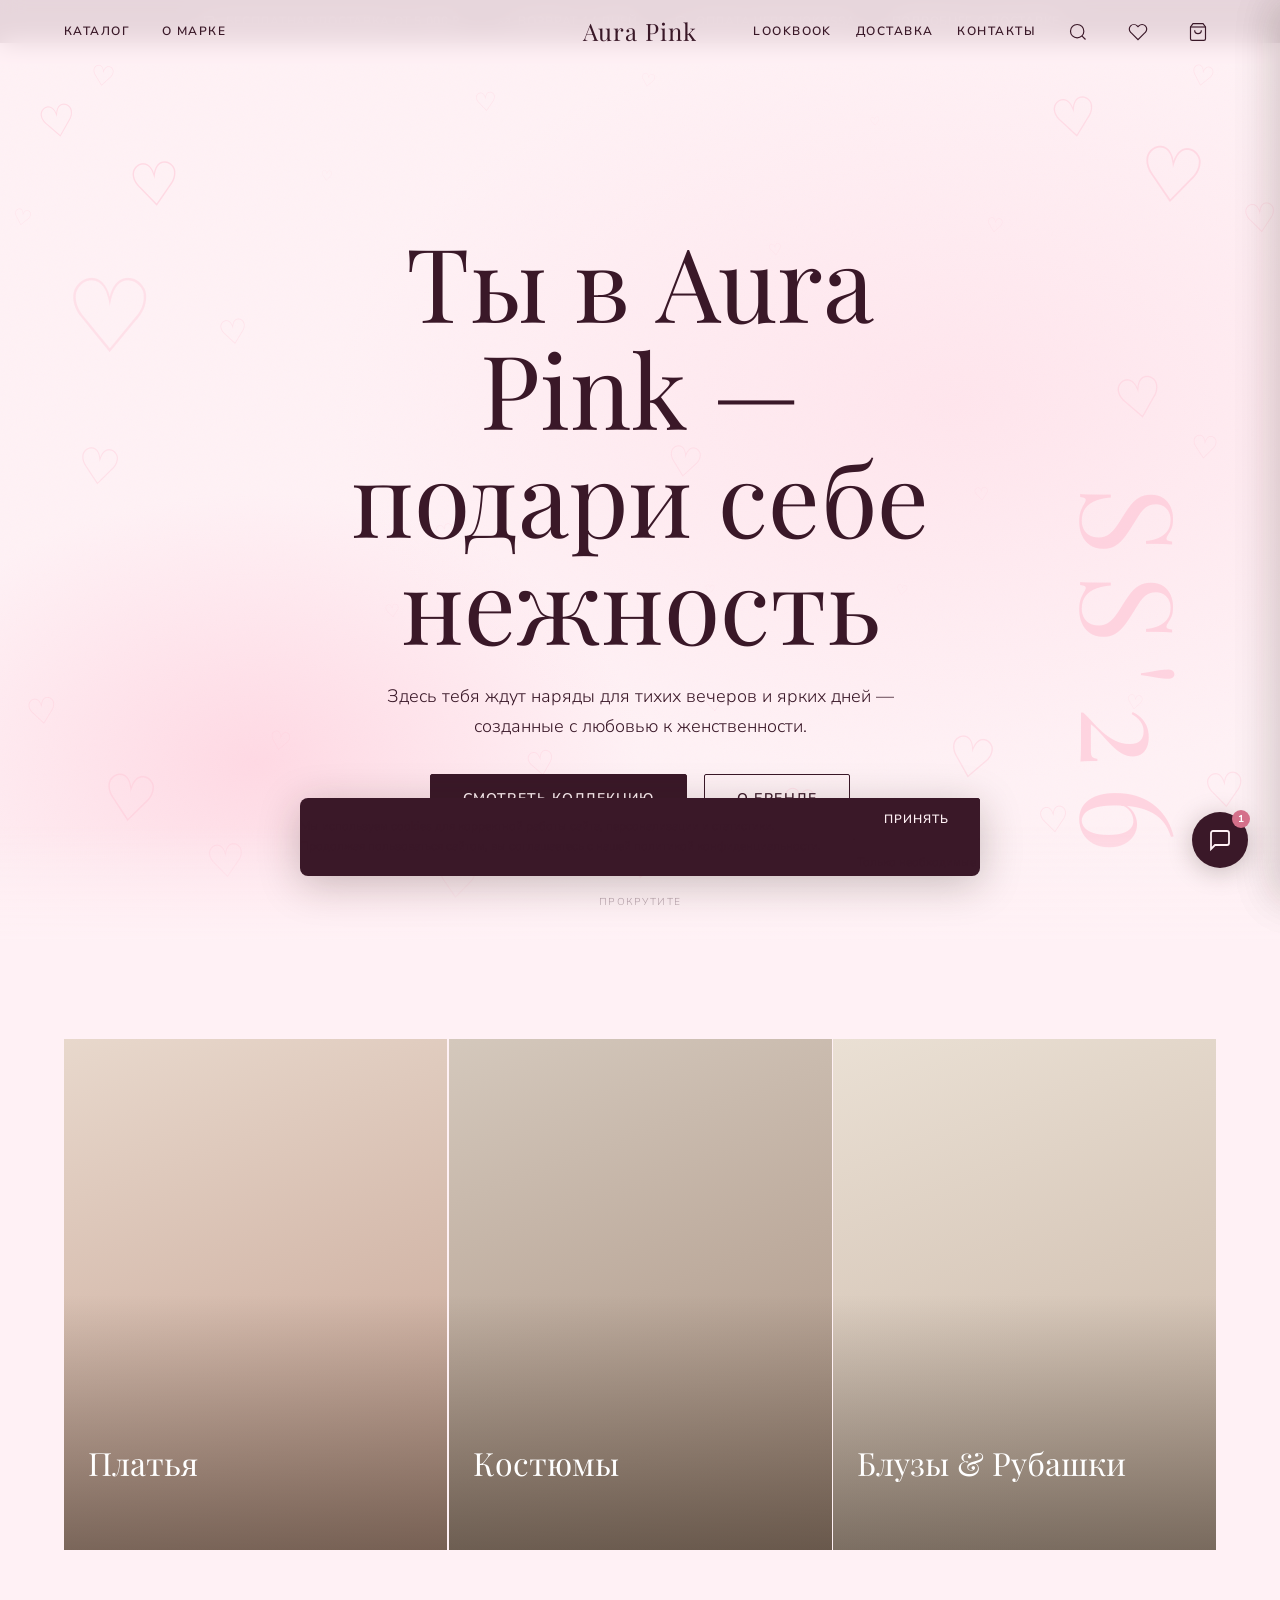
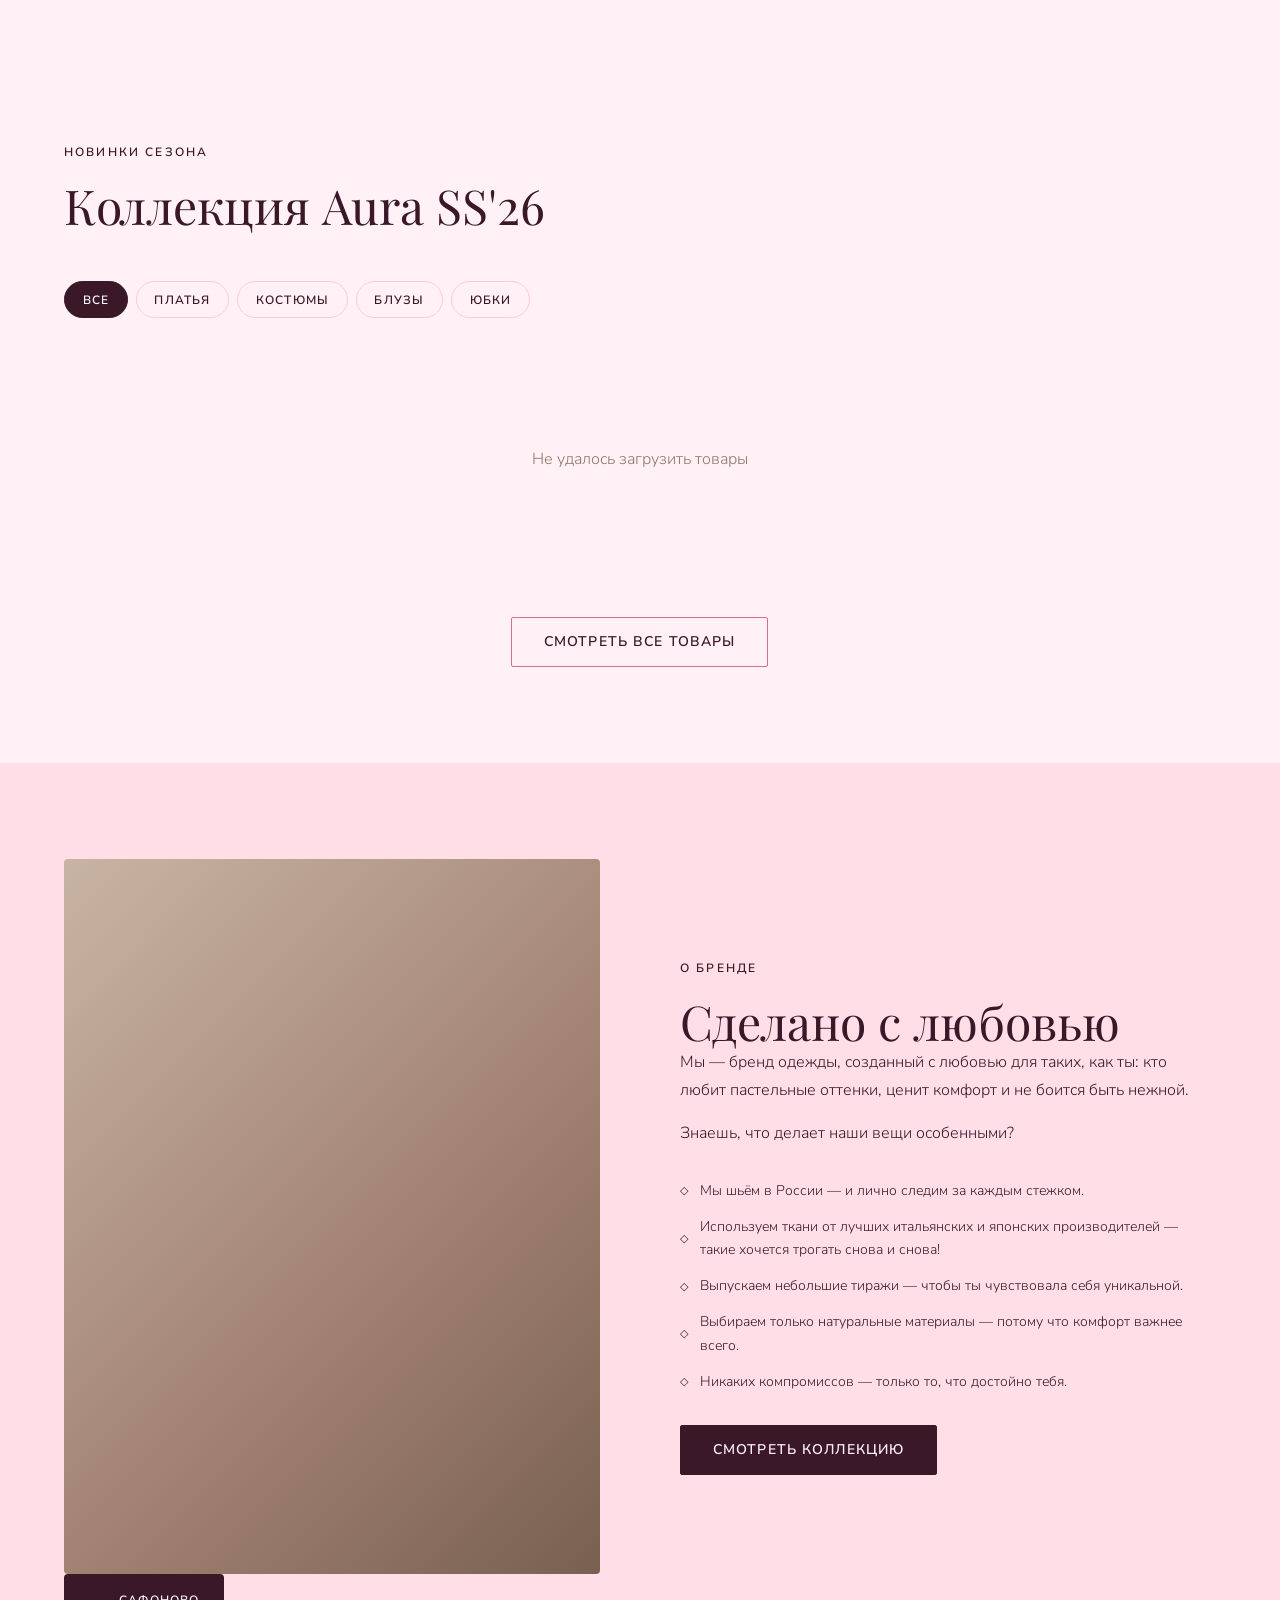
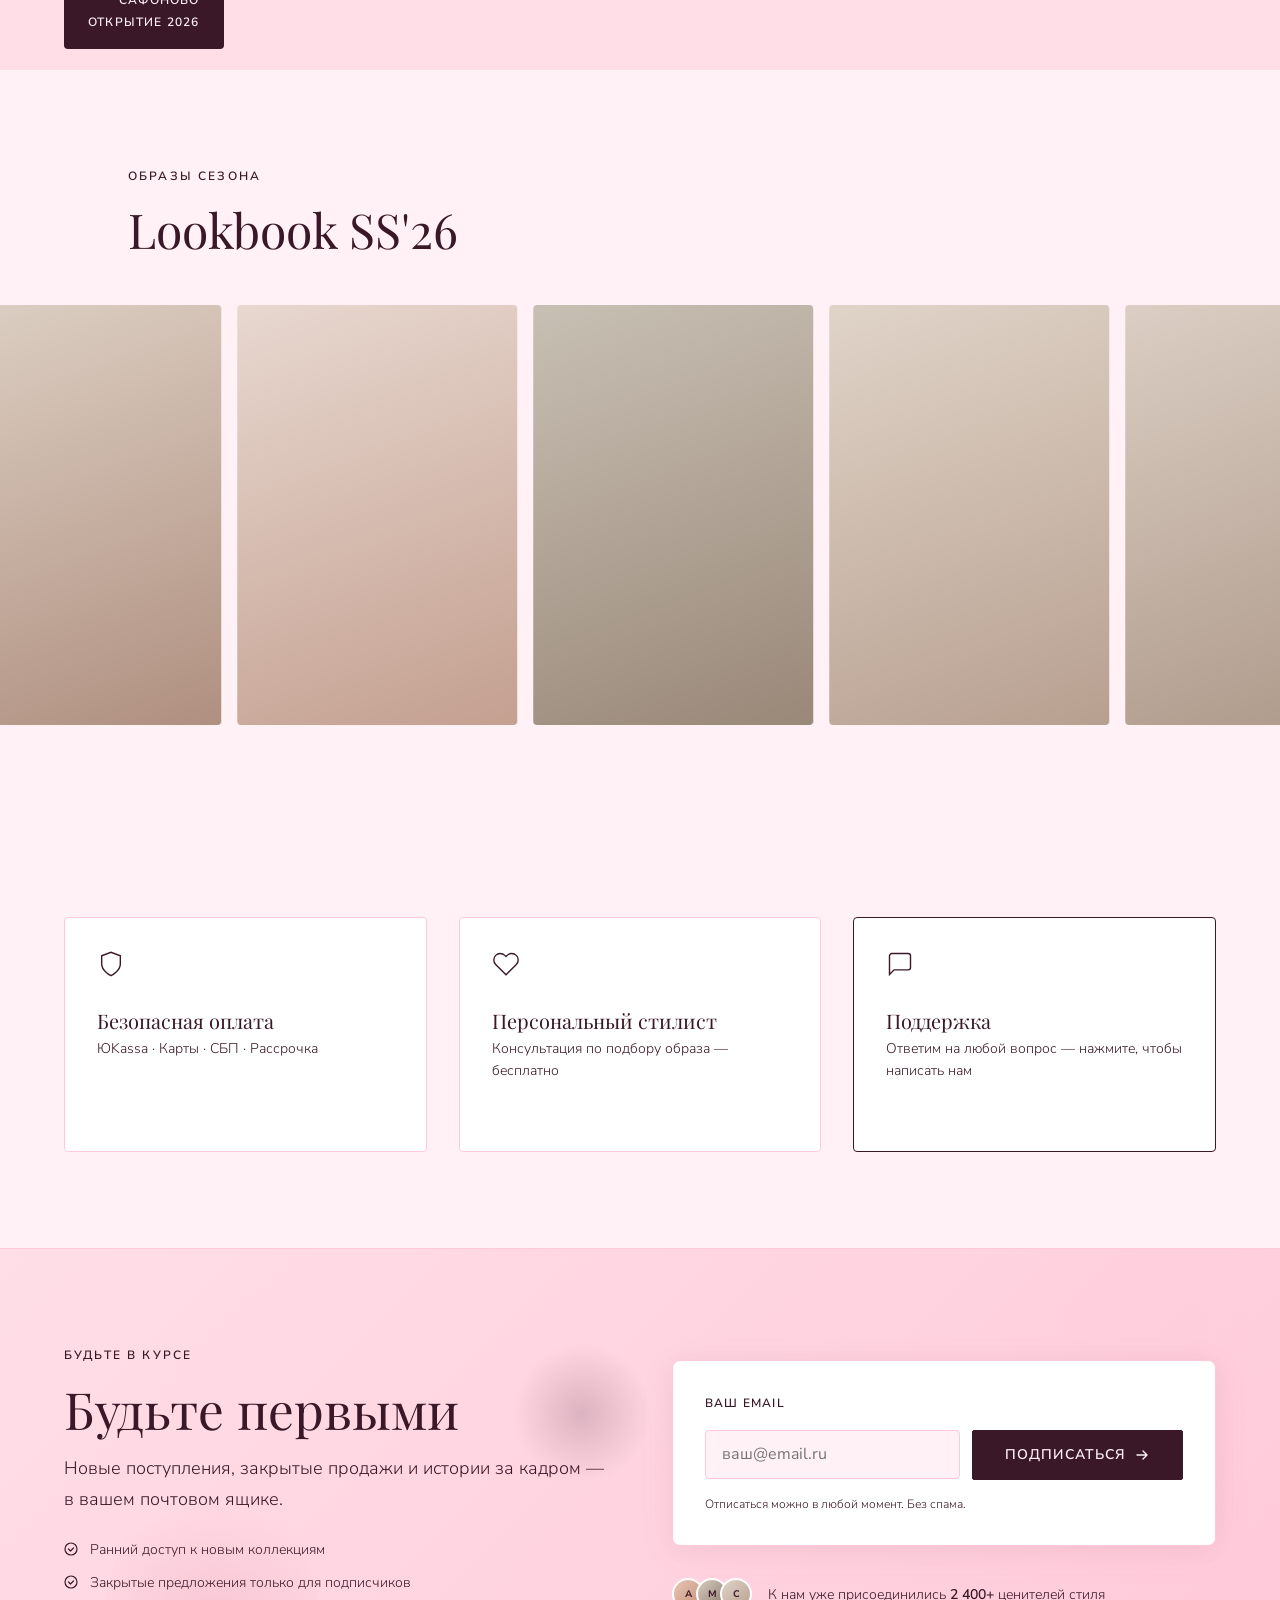
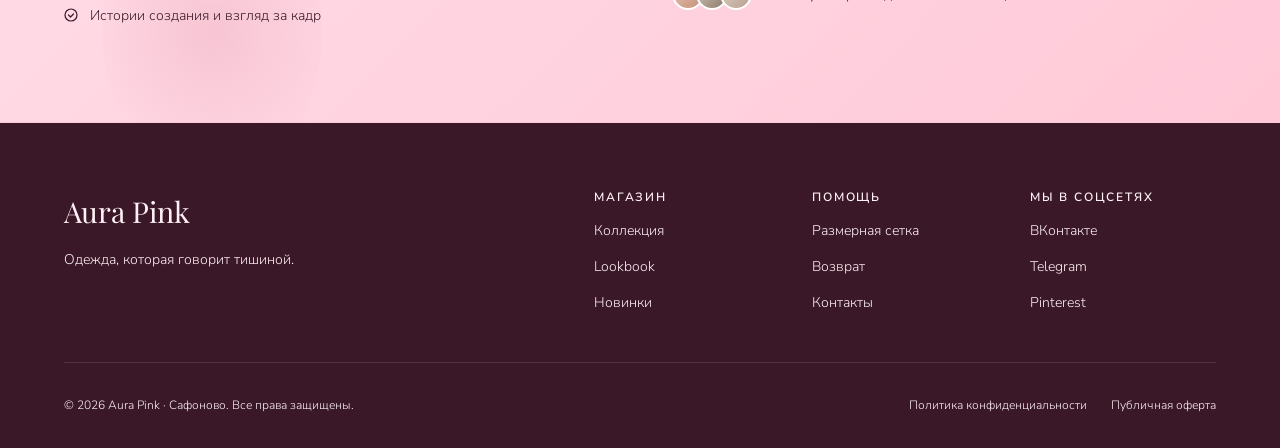
==== commit 4b803049: "Add files via upload" ====
--- a/index.html
+++ b/index.html
@@ -30,49 +30,12 @@
   <!-- ─── НАВИГАЦИЯ ─────────────────────────────────────── -->
   <header class="site-header" id="site-header">
     <div class="header-inner">
-      <!-- Two-row header for medium viewports (desktop mode on phones) -->
-      <div class="header-two-row">
-        <div class="header-row-top">
-          <a href="#" class="logo" aria-label="Aura Pink — на главную">
-        <span class="logo-text">Aura Pink</span>
-      </a>
-          <div class="header-icons">
-            <!-- Поиск -->
-        <button class="nav-icon-btn" aria-label="Поиск" aria-expanded="false">
-          <svg width="20" height="20" viewBox="0 0 24 24" fill="none" stroke="currentColor" stroke-width="1.4"><circle cx="11" cy="11" r="8"/><line x1="21" y1="21" x2="16.65" y2="16.65"/></svg>
-        </button>
-            <!-- Избранное -->
-        <button class="nav-icon-btn" aria-label="Избранное">
-          <svg width="20" height="20" viewBox="0 0 24 24" fill="none" stroke="currentColor" stroke-width="1.4"><path d="M20.84 4.61a5.5 5.5 0 00-7.78 0L12 5.67l-1.06-1.06a5.5 5.5 0 00-7.78 7.78l1.06 1.06L12 21.23l7.78-7.78 1.06-1.06a5.5 5.5 0 000-7.78z"/></svg>
-          <span class="wishlist-count" aria-live="polite"></span>
-        </button>
-            <!-- Корзина -->
-        <button class="nav-icon-btn cart-btn" aria-label="Корзина">
-          <span class="cart-icon">
-            <svg width="20" height="20" viewBox="0 0 24 24" fill="none" stroke="currentColor" stroke-width="1.4">
-              <path d="M6 2L3 6v14a2 2 0 002 2h14a2 2 0 002-2V6l-3-4z"/>
-              <line x1="3" y1="6" x2="21" y2="6"/>
-              <path d="M16 10a4 4 0 01-8 0"/>
-            </svg>
-          </span>
-          <span class="cart-count" aria-live="polite">0</span>
-        </button>
-          </div>
-        </div>
-        <div class="header-row-bottom">
-          <a href="catalog.html" class="nav-link">Каталог</a>
-        <a href="#about" class="nav-link">О марке</a>
-          <a href="#lookbook" class="nav-link">Lookbook</a>
-          <a href="delivery.html" class="nav-link">Доставка</a>
-          <a href="contacts.html" class="nav-link">Контакты</a>
-        </div>
-      </div>
-      <!-- Original single-row layout -->
-      <div class="header-one-row">
-
-      <nav class="nav-left">
+<nav class="nav-left">
         <a href="catalog.html" class="nav-link">Каталог</a>
         <a href="#about" class="nav-link">О марке</a>
+        <a href="#lookbook" class="nav-link nav-link--medium">Lookbook</a>
+        <a href="delivery.html" class="nav-link nav-link--medium">Доставка</a>
+        <a href="contacts.html" class="nav-link nav-link--medium">Контакты</a>
       </nav>
 
       <a href="#" class="logo" aria-label="Aura Pink — на главную">
@@ -111,8 +74,7 @@
           <span></span><span></span><span></span>
         </button>
       </nav>
-    
-      </div></div>
+    </div>
   </header>
 
   <div class="mobile-nav" id="mobile-nav" aria-hidden="true">
--- a/css/style.css
+++ b/css/style.css
@@ -1848,87 +1848,69 @@
 @media (max-width: 1024px) {
   .perks-grid { grid-template-columns: repeat(2, 1fr); }
   .about-inner { gap: var(--space-12); }
-
-  /* Уменьшаем отступы в хедере чтобы всё влезало */
-  .nav-left, .nav-right { gap: var(--space-4); }
-  .nav-right { gap: var(--space-3); }
-  .header-inner { padding-inline: 1.25rem; }
-}
-
-/* ── Base: two-row header hidden by default ── */
-.header-two-row { display: none; }
-.header-one-row { display: contents; }
-
-/* ── Промежуточный breakpoint: десктопный режим на телефоне (769–900px) ── */
+}
+
+/* ════════════════════════════════════════════════════
+   HEADER RESPONSIVE — три состояния:
+   > 900px  → обычный десктоп (nav-left | logo | nav-right)
+   769–900px → "режим ПК" на телефоне: logo сверху по центру,
+               иконки справа, ссылки внизу в ряд
+   ≤ 768px  → мобильный: logo слева, бургер справа
+   ════════════════════════════════════════════════════ */
+
+/* ── 769–900px: двухрядный хедер ──────────────────────
+   Grid layout:
+   Row 1 (52px): [logo центр] [иконки справа]
+   Row 2 (36px): [все 5 ссылок по центру]
+   ───────────────────────────────────────────────────── */
 @media (min-width: 769px) and (max-width: 900px) {
   :root { --header-h: 88px; }
 
-  /* Скрываем оригинальный однострочный хедер */
-  .header-one-row { display: none; }
-
-  /* Показываем двухрядный */
-  .header-two-row {
-    display: flex;
-    flex-direction: column;
-    width: 100%;
-    height: var(--header-h);
-  }
-
   .header-inner {
-    display: flex;
-    flex-direction: column;
     padding-inline: 1.5rem;
     height: var(--header-h);
-    grid-template-columns: unset;
-    align-items: stretch;
-  }
-
-  /* Верхний ряд: логотип по центру, иконки справа */
-  .header-row-top {
-    display: flex;
+    display: grid;
+    grid-template-rows: 52px 36px;
+    grid-template-columns: 1fr auto;
+    grid-template-areas:
+      "logo  icons"
+      "links links";
     align-items: center;
-    justify-content: center;
-    position: relative;
-    height: 52px;
-    flex-shrink: 0;
-  }
-
-  .header-row-top .logo {
+  }
+
+  /* Строка 1 — логотип */
+  .logo {
+    grid-area: logo;
     display: flex;
     justify-content: center;
-  }
-
-  .header-row-top .logo-text {
-    font-size: 1.7rem;
-  }
-
-  .header-icons {
-    position: absolute;
-    right: 0;
-    top: 50%;
-    transform: translateY(-50%);
+    align-items: center;
+  }
+  .logo-text { font-size: 1.65rem; }
+
+  /* Строка 1 — иконки справа */
+  .nav-right {
+    grid-area: icons;
     display: flex;
     align-items: center;
     gap: 2px;
-  }
-
-  .header-icons .nav-icon-btn {
-    width: 30px;
-    height: 30px;
-  }
-
-  /* Нижний ряд: все ссылки по центру */
-  .header-row-bottom {
-    display: flex;
+    position: static;
+  }
+  .nav-right .nav-link  { display: none !important; }
+  .burger               { display: none !important; }
+  .nav-icon-btn         { width: 30px; height: 30px; }
+
+  /* Строка 2 — все ссылки: nav-left содержит обе левые + .nav-link--medium */
+  .nav-left {
+    grid-area: links;
+    display: flex !important;
+    justify-content: center;
     align-items: center;
-    justify-content: center;
+    gap: 0;
+    border-top: 1px solid var(--color-border);
     height: 36px;
-    flex-shrink: 0;
-    border-top: 1px solid var(--color-border);
-    gap: 0;
-  }
-
-  .header-row-bottom .nav-link {
+  }
+
+  .nav-left .nav-link {
     font-size: 0.7rem;
     font-weight: 600;
     letter-spacing: 0.1em;
@@ -1937,60 +1919,46 @@
     padding: 0 0.85rem;
     white-space: nowrap;
     position: relative;
-  }
-
-  .header-row-bottom .nav-link::after {
-    content: '';
-    position: absolute;
-    bottom: -2px;
-    left: 0.85rem;
-    right: 0.85rem;
-    height: 1px;
-    background: var(--color-rose);
-    width: 0;
-    transition: width var(--t-base) var(--ease-out);
-  }
-
-  .header-row-bottom .nav-link:hover { color: var(--color-ink); }
-  .header-row-bottom .nav-link:hover::after { width: calc(100% - 1.7rem); }
-}
-
+    transition: color var(--t-base) var(--ease-out);
+  }
+
+  .nav-left .nav-link:hover { color: var(--color-ink); }
+
+  /* По умолчанию nav-link--medium скрыты (на десктопе дублируются в nav-right) */
+}
+
+/* На широком десктопе скрываем дубли в nav-left */
+@media (min-width: 901px) {
+  .nav-link--medium { display: none !important; }
+}
+
+/* ── ≤ 768px: мобильный хедер ── */
 @media (max-width: 768px) {
   .nav-left, .nav-right .nav-link { display: none; }
   .burger { display: flex; }
-  /* mobile-nav always flex via base styles */
   .header-inner { grid-template-columns: auto 1fr auto; }
   .nav-right {
     display: flex;
     align-items: center;
     gap: 4px;
   }
-  .nav-right .burger {
-    display: flex;
-  }
+  .nav-right .burger { display: flex; }
 
   .hero-deco--1 { display: none; }
-
   .categories-grid { grid-template-columns: 1fr; gap: var(--space-3); }
   .category-img { aspect-ratio: 4/3; }
-
   .products-grid { grid-template-columns: repeat(2, 1fr); gap: var(--space-6) var(--space-4); }
-
   .about-inner { grid-template-columns: 1fr; gap: var(--space-8); }
   .about-img-caption { display: none; }
-
   .subscribe-inner { grid-template-columns: 1fr; gap: var(--space-8); }
   .subscribe-input-wrap { flex-direction: column; }
-
   .footer-top { grid-template-columns: 1fr; gap: var(--space-8); }
   .footer-nav { grid-template-columns: repeat(2, 1fr); }
   .footer-bottom { flex-direction: column; align-items: flex-start; }
-
   .modal-panel { grid-template-columns: 1fr; }
   .modal-img-wrap { display: none; }
   .modal-panel--payment { max-width: 100%; }
 }
-
 @media (max-width: 480px) {
   :root { --header-h: 56px; }
   .products-grid { grid-template-columns: 1fr; }
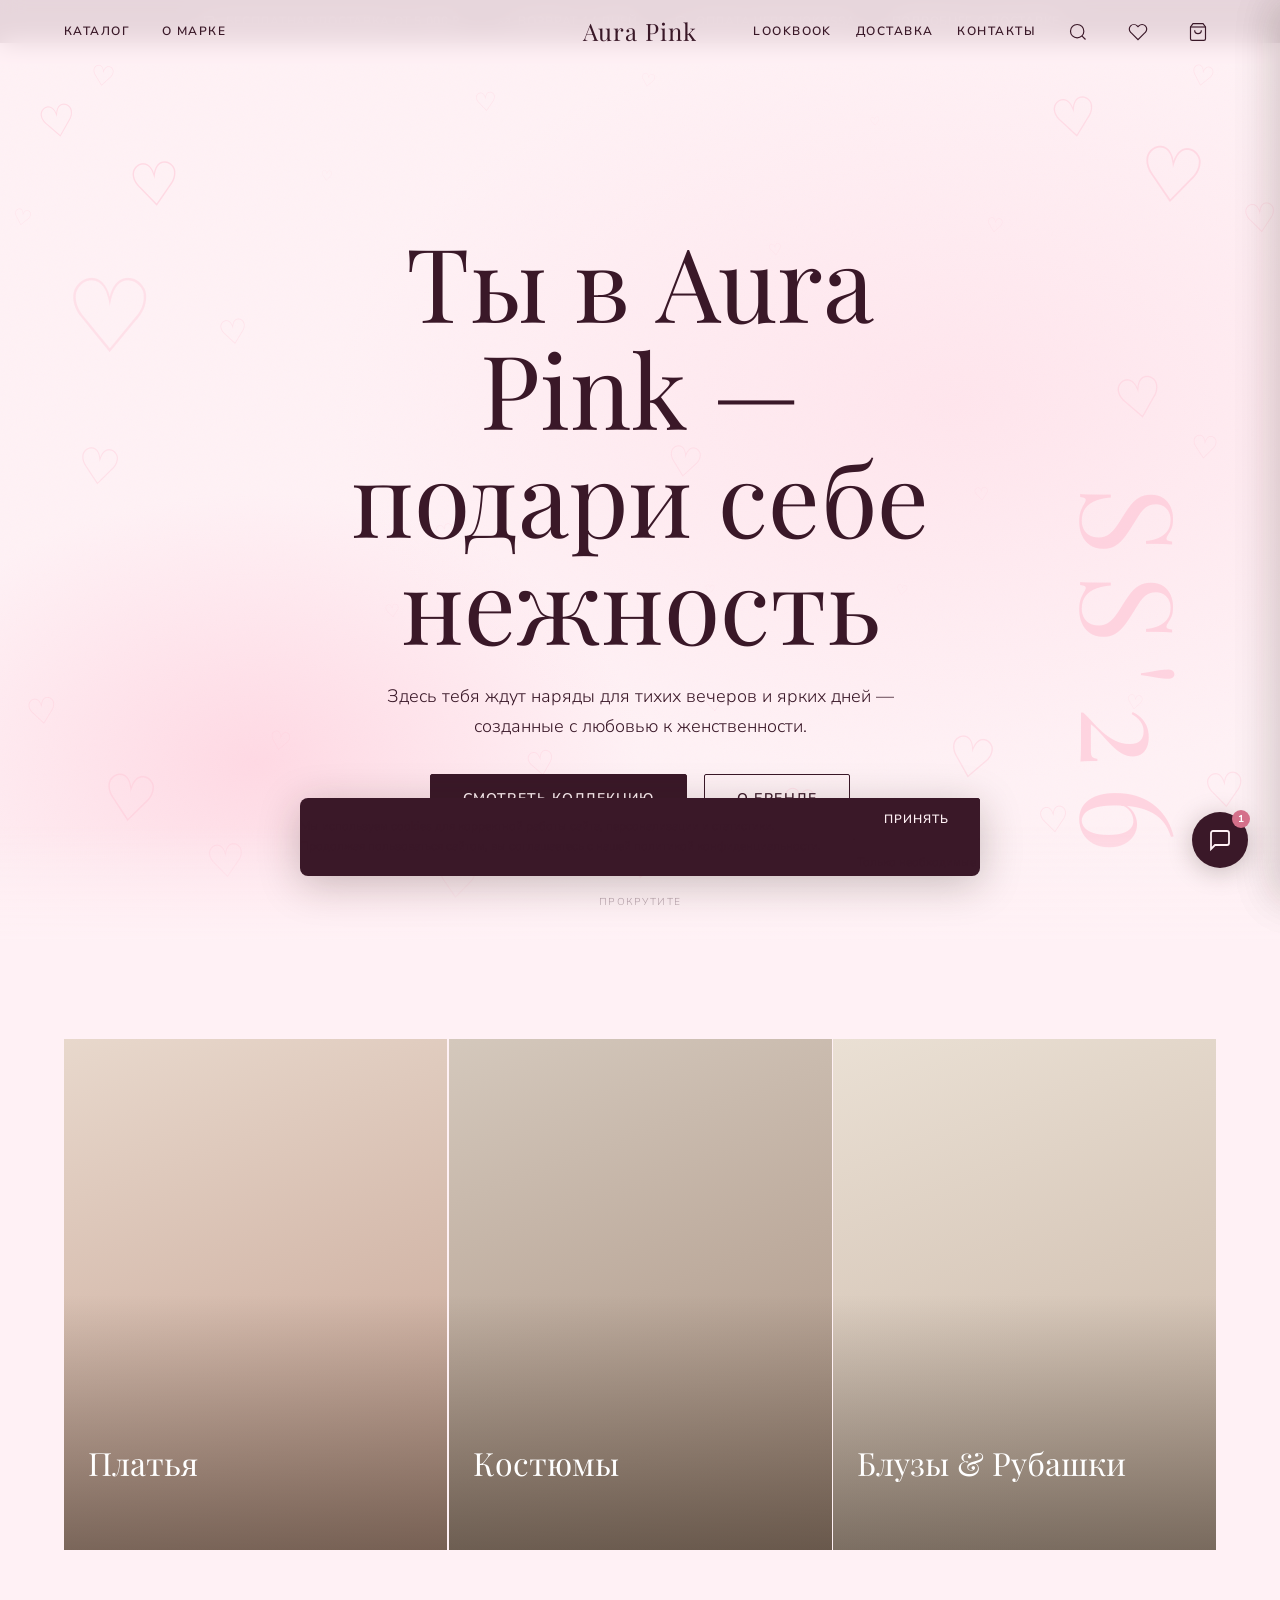
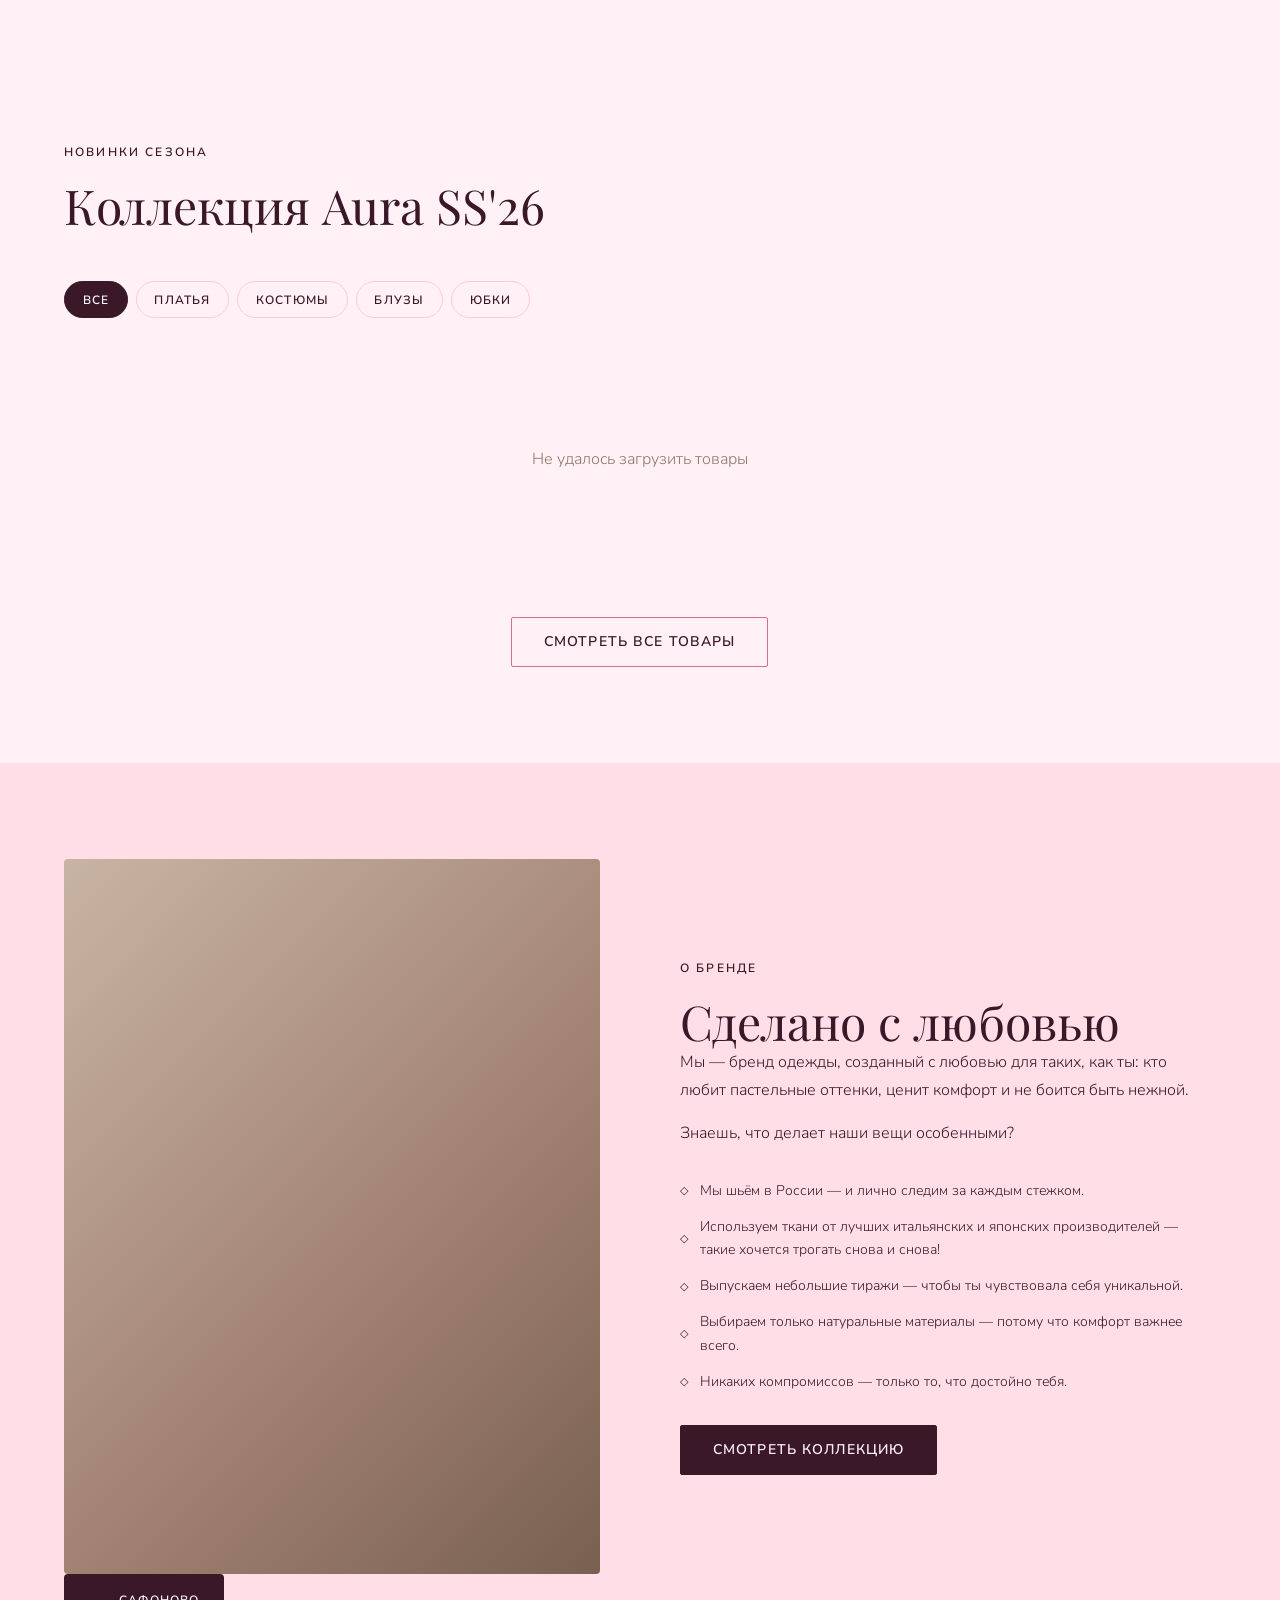
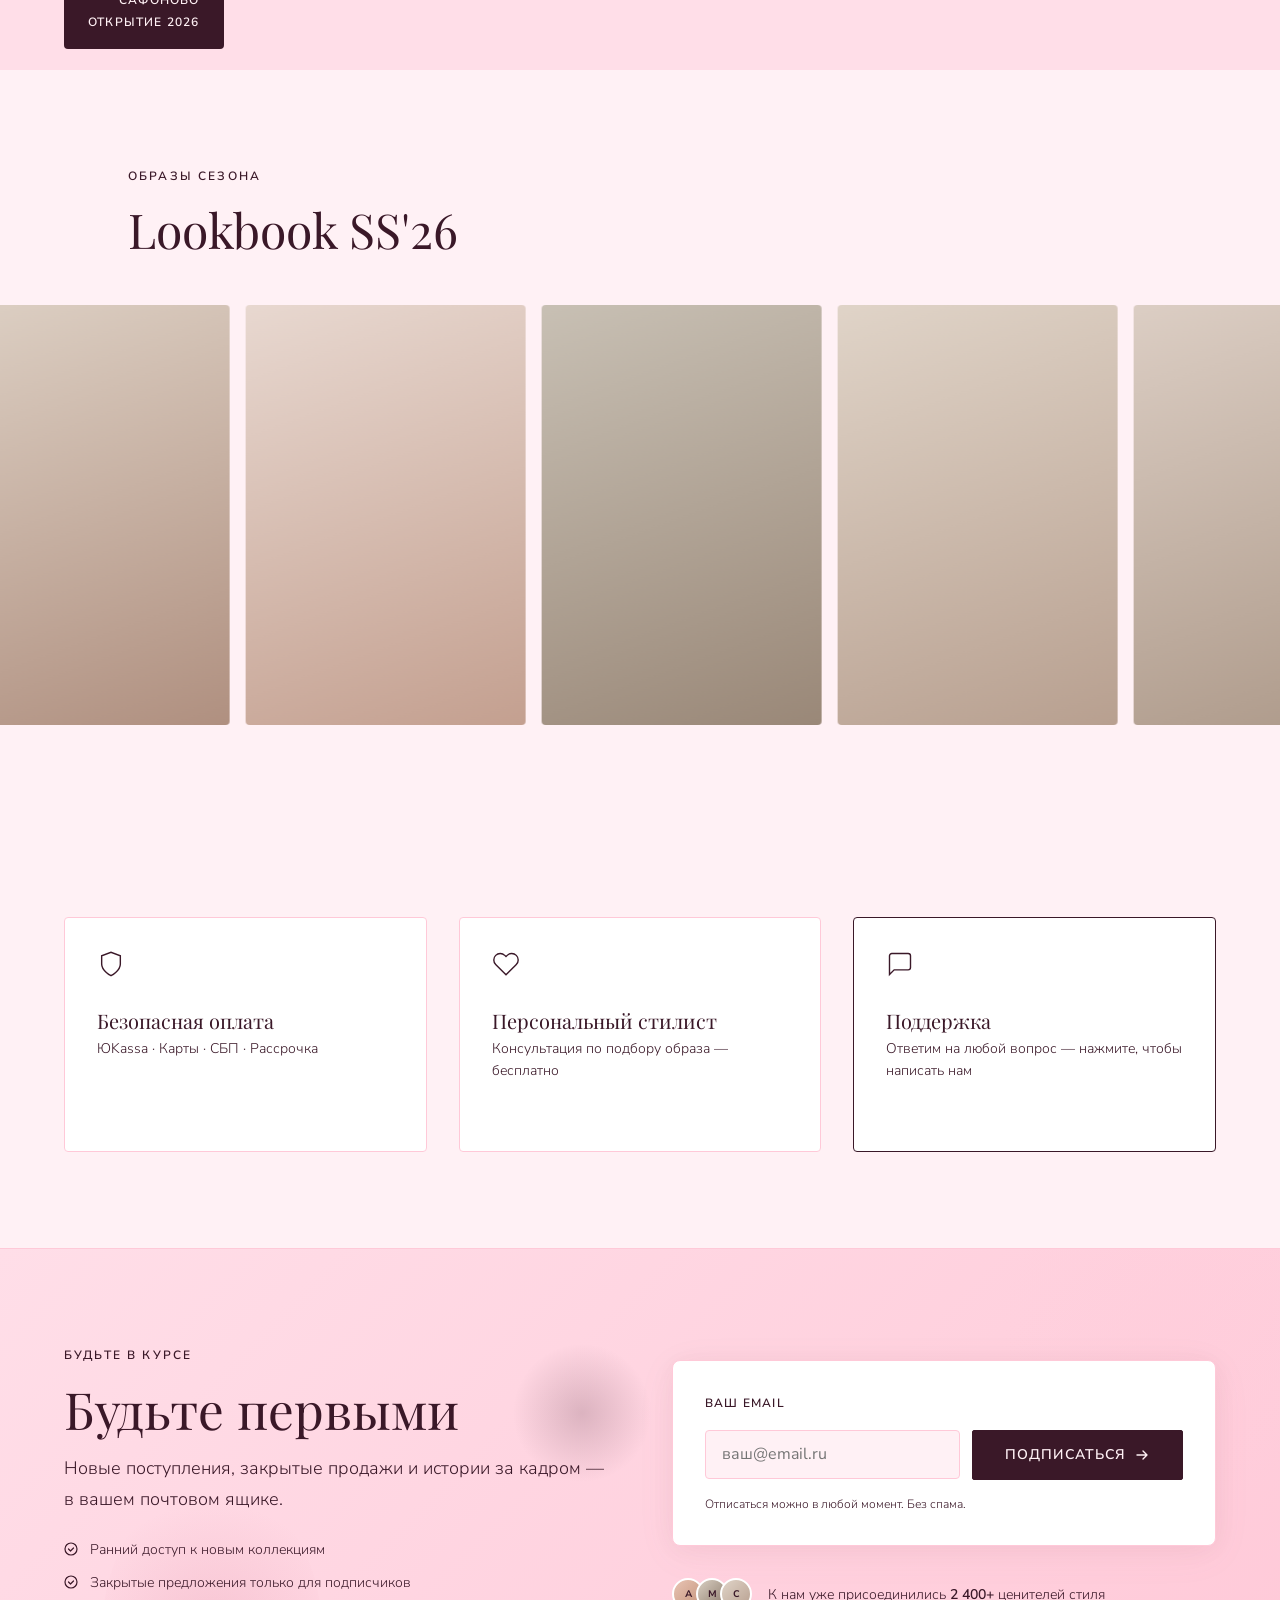
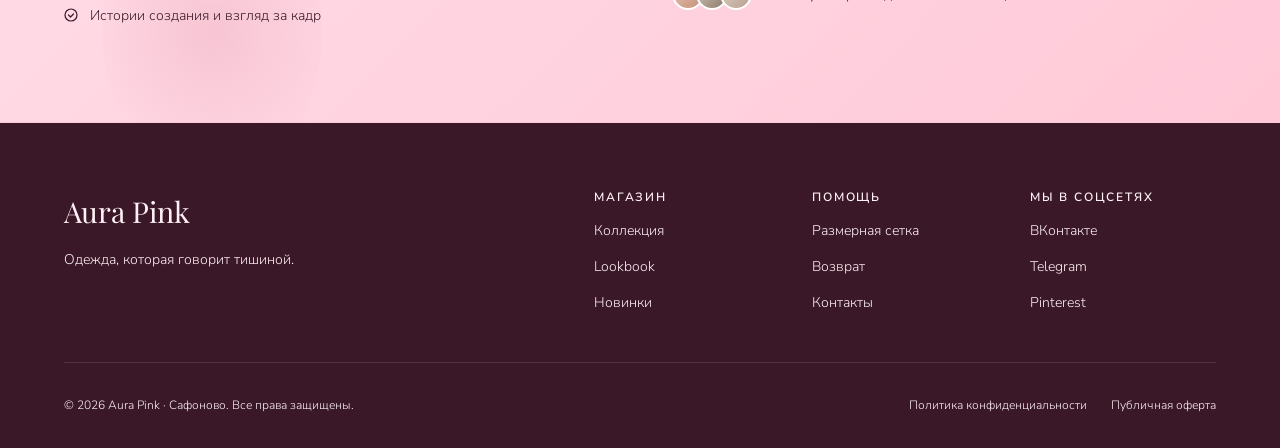
==== commit 51378938: "Add files via upload" ====
--- a/index.html
+++ b/index.html
@@ -694,5 +694,28 @@
   });
 })();
 </script>
+
+  <script>
+    /* ── Header layout switcher ──────────────────────────
+       В режиме ПК на телефоне (viewport ~980px) переключаем
+       хедер на двухрядный макет через JS-класс.
+       Порог 769–1050px определён по реальному innerWidth.
+    ─────────────────────────────────────────────────────── */
+    (function() {
+      var header = document.getElementById('site-header');
+      function checkLayout() {
+        var w = window.innerWidth;
+        if (w >= 769 && w <= 1050) {
+          header.classList.add('header-two-row');
+          document.documentElement.style.setProperty('--header-h', '88px');
+        } else {
+          header.classList.remove('header-two-row');
+          document.documentElement.style.removeProperty('--header-h');
+        }
+      }
+      checkLayout();
+      window.addEventListener('resize', checkLayout);
+    })();
+  </script>
 </body>
 </html>
--- a/css/style.css
+++ b/css/style.css
@@ -1852,10 +1852,10 @@
 
 /* ════════════════════════════════════════════════════
    HEADER RESPONSIVE — три состояния:
-   > 900px  → обычный десктоп (nav-left | logo | nav-right)
-   769–900px → "режим ПК" на телефоне: logo сверху по центру,
-               иконки справа, ссылки внизу в ряд
-   ≤ 768px  → мобильный: logo слева, бургер справа
+   > 1050px  → обычный десктоп (nav-left | logo | nav-right)
+   769–1050px → "режим ПК" на телефоне (~980px): logo сверху,
+                иконки справа, ссылки внизу в ряд
+   ≤ 768px   → мобильный: logo слева, бургер справа
    ════════════════════════════════════════════════════ */
 
 /* ── 769–900px: двухрядный хедер ──────────────────────
@@ -1863,72 +1863,68 @@
    Row 1 (52px): [logo центр] [иконки справа]
    Row 2 (36px): [все 5 ссылок по центру]
    ───────────────────────────────────────────────────── */
-@media (min-width: 769px) and (max-width: 900px) {
-  :root { --header-h: 88px; }
-
-  .header-inner {
-    padding-inline: 1.5rem;
-    height: var(--header-h);
-    display: grid;
-    grid-template-rows: 52px 36px;
-    grid-template-columns: 1fr auto;
-    grid-template-areas:
-      "logo  icons"
-      "links links";
-    align-items: center;
-  }
-
-  /* Строка 1 — логотип */
-  .logo {
-    grid-area: logo;
-    display: flex;
-    justify-content: center;
-    align-items: center;
-  }
-  .logo-text { font-size: 1.65rem; }
-
-  /* Строка 1 — иконки справа */
-  .nav-right {
-    grid-area: icons;
-    display: flex;
-    align-items: center;
-    gap: 2px;
-    position: static;
-  }
-  .nav-right .nav-link  { display: none !important; }
-  .burger               { display: none !important; }
-  .nav-icon-btn         { width: 30px; height: 30px; }
-
-  /* Строка 2 — все ссылки: nav-left содержит обе левые + .nav-link--medium */
-  .nav-left {
-    grid-area: links;
-    display: flex !important;
-    justify-content: center;
-    align-items: center;
-    gap: 0;
-    border-top: 1px solid var(--color-border);
-    height: 36px;
-  }
-
-  .nav-left .nav-link {
-    font-size: 0.7rem;
-    font-weight: 600;
-    letter-spacing: 0.1em;
-    text-transform: uppercase;
-    color: var(--color-text-soft);
-    padding: 0 0.85rem;
-    white-space: nowrap;
-    position: relative;
-    transition: color var(--t-base) var(--ease-out);
-  }
-
-  .nav-left .nav-link:hover { color: var(--color-ink); }
-
-  /* По умолчанию nav-link--medium скрыты (на десктопе дублируются в nav-right) */
-}
-
-/* На широком десктопе скрываем дубли в nav-left */
-@media (min-width: 901px) {
+/* ── Двухрядный хедер — активируется JS-классом .header-two-row ── */
+.site-header.header-two-row {
+  --header-h: 88px;
+  height: var(--header-h);
+}
+
+.site-header.header-two-row .header-inner {
+  padding-inline: 1.5rem;
+  height: var(--header-h);
+  display: grid;
+  grid-template-rows: 52px 36px;
+  grid-template-columns: 1fr auto;
+  grid-template-areas:
+    "logo  icons"
+    "links links";
+  align-items: center;
+}
+
+.site-header.header-two-row .logo {
+  grid-area: logo;
+  display: flex;
+  justify-content: center;
+  align-items: center;
+}
+.site-header.header-two-row .logo-text { font-size: 1.65rem; }
+
+.site-header.header-two-row .nav-right {
+  grid-area: icons;
+  display: flex;
+  align-items: center;
+  gap: 2px;
+  position: static;
+}
+.site-header.header-two-row .nav-right .nav-link { display: none !important; }
+.site-header.header-two-row .burger              { display: none !important; }
+.site-header.header-two-row .nav-icon-btn        { width: 30px; height: 30px; }
+
+.site-header.header-two-row .nav-left {
+  grid-area: links;
+  display: flex !important;
+  justify-content: center;
+  align-items: center;
+  gap: 0;
+  border-top: 1px solid var(--color-border);
+  height: 36px;
+}
+
+.site-header.header-two-row .nav-left .nav-link {
+  font-size: 0.7rem;
+  font-weight: 600;
+  letter-spacing: 0.1em;
+  text-transform: uppercase;
+  color: var(--color-text-soft);
+  padding: 0 0.85rem;
+  white-space: nowrap;
+  position: relative;
+  transition: color var(--t-base) var(--ease-out);
+}
+.site-header.header-two-row .nav-left .nav-link:hover { color: var(--color-ink); }
+
+/* На десктопе скрываем дублированные ссылки в nav-left */
+@media (min-width: 1051px) {
   .nav-link--medium { display: none !important; }
 }
 
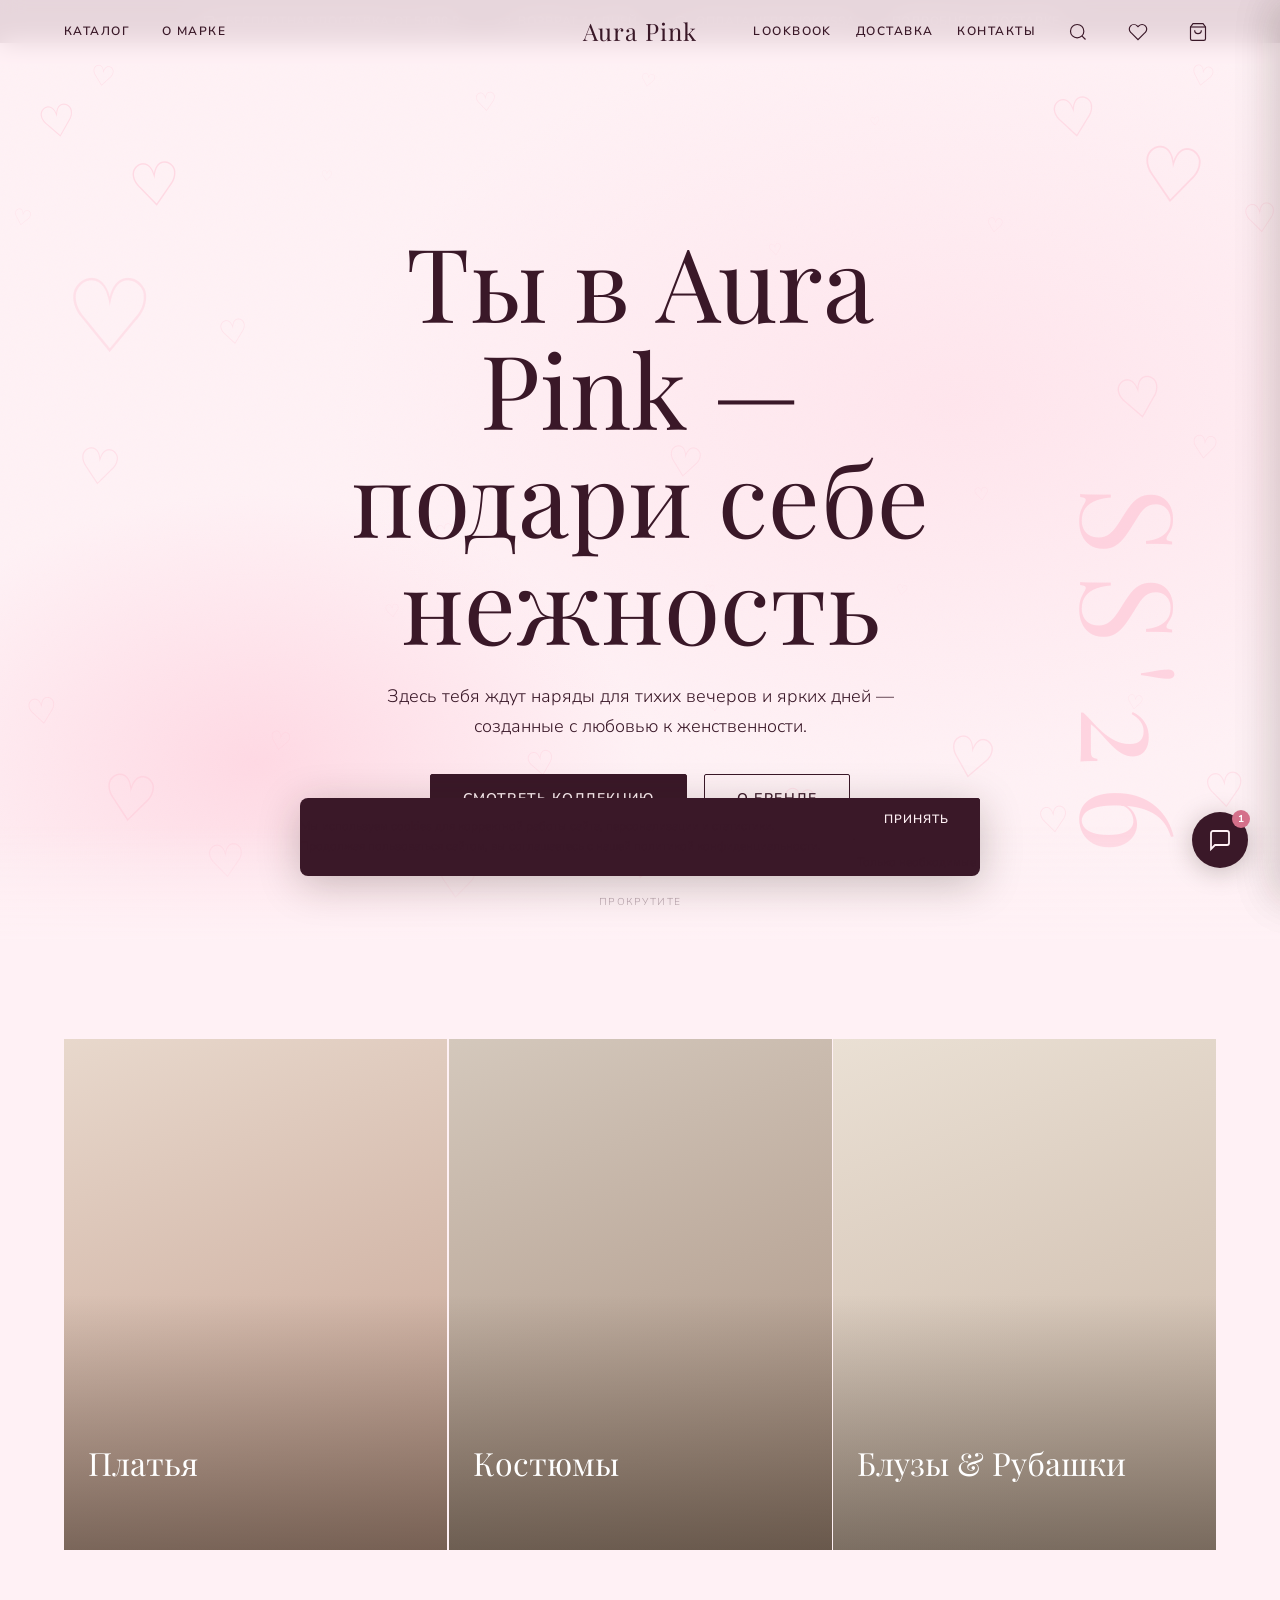
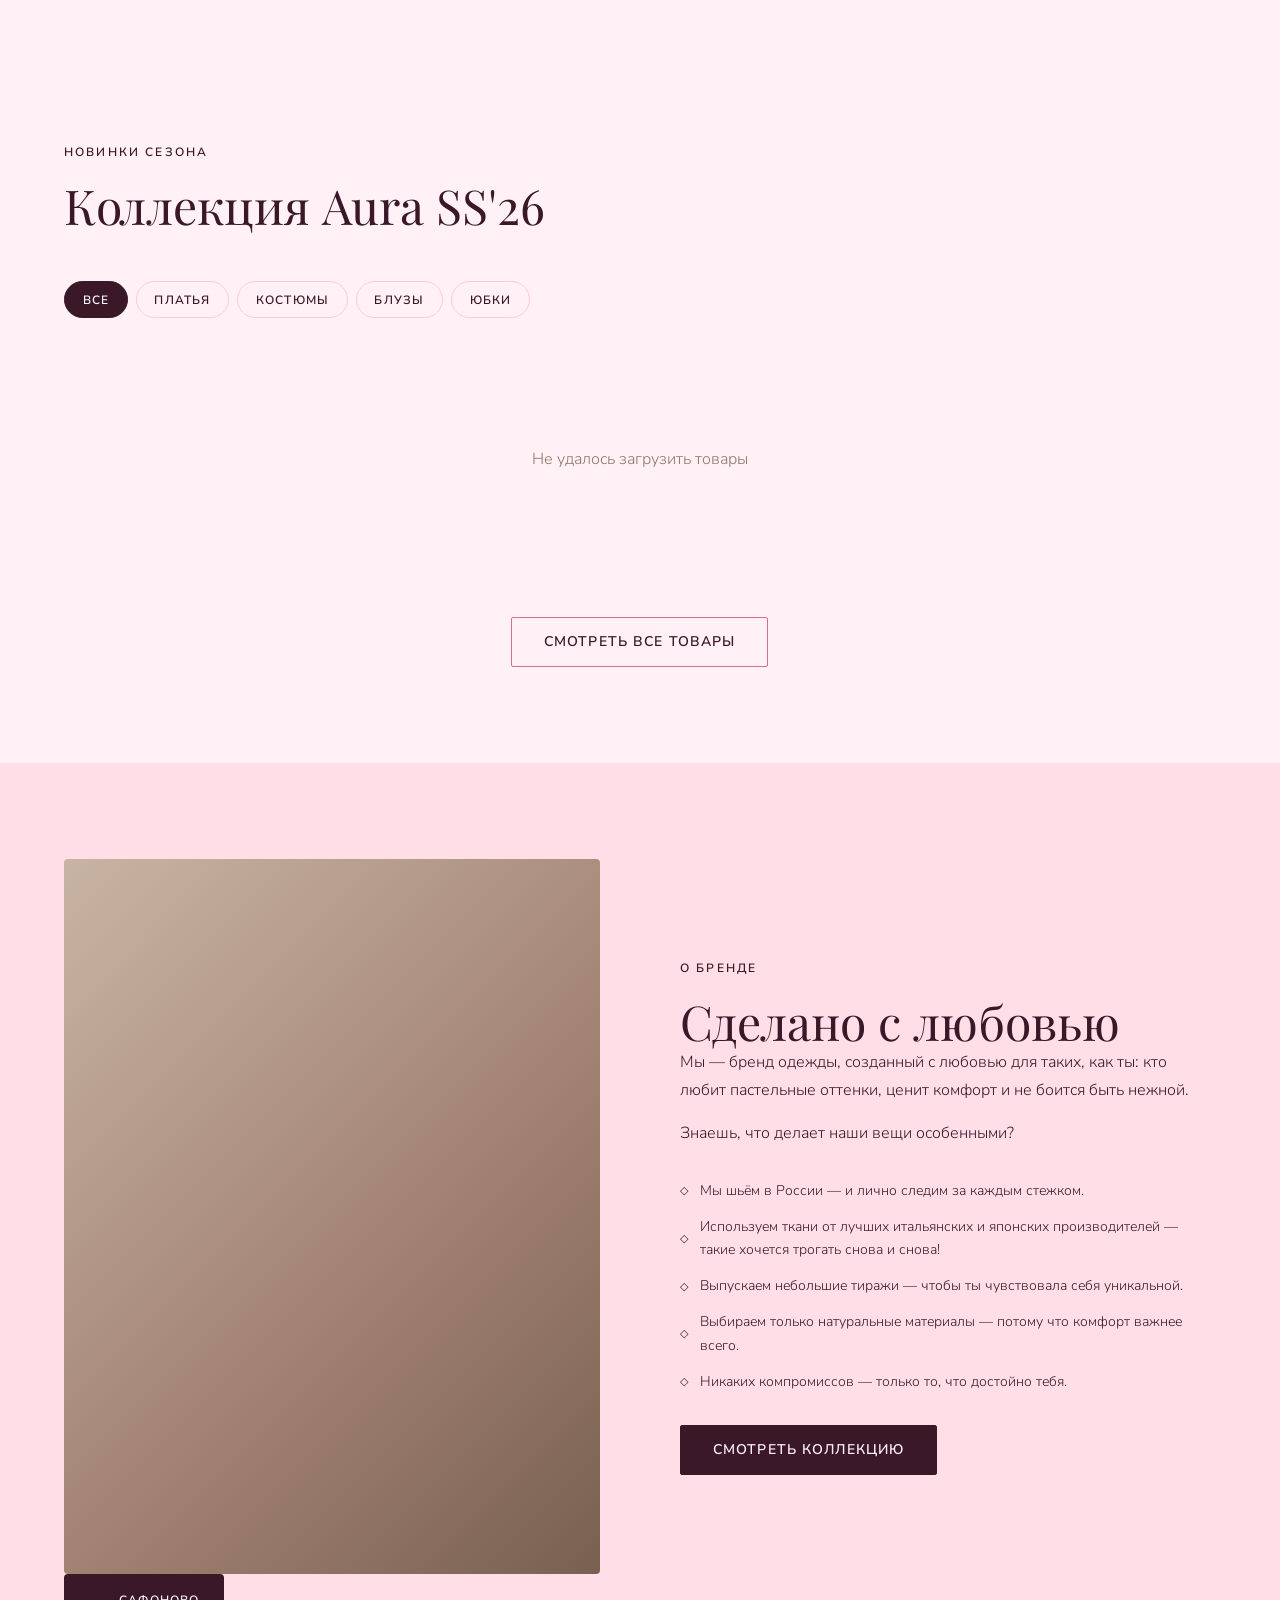
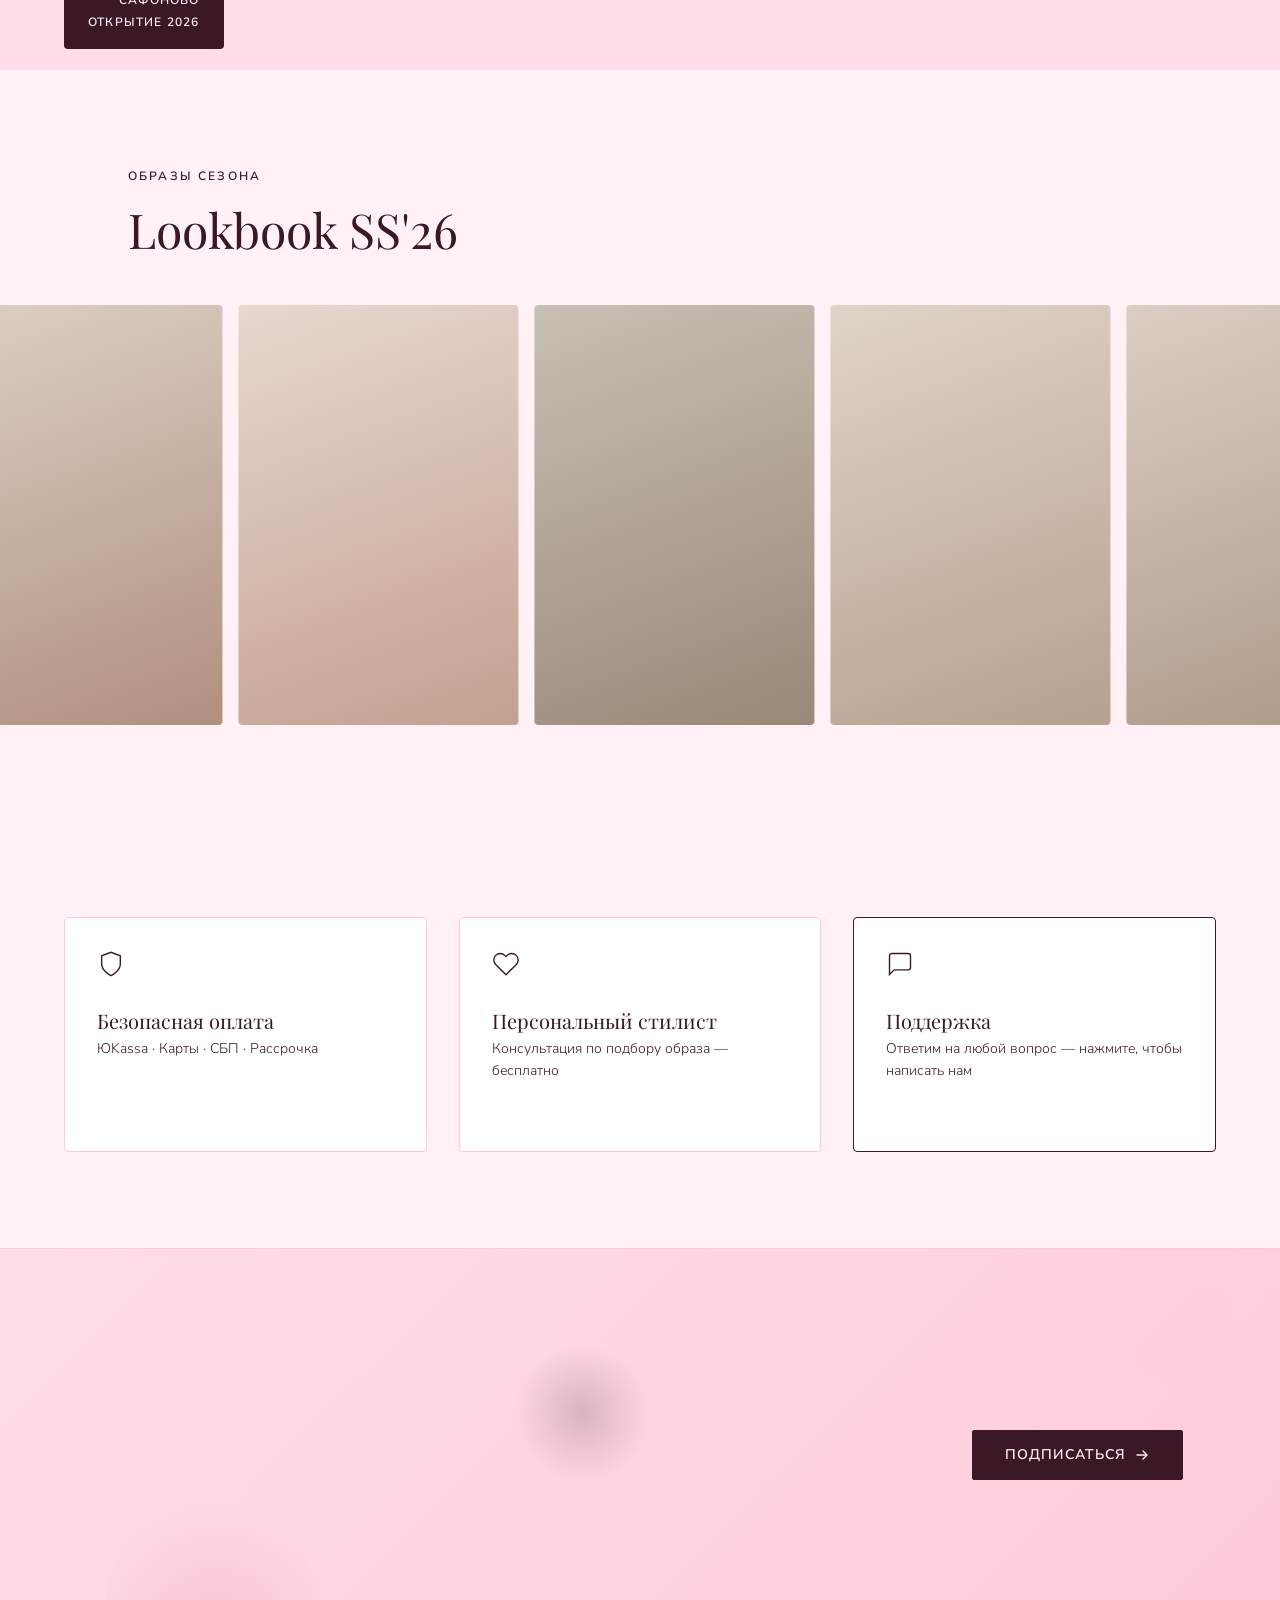
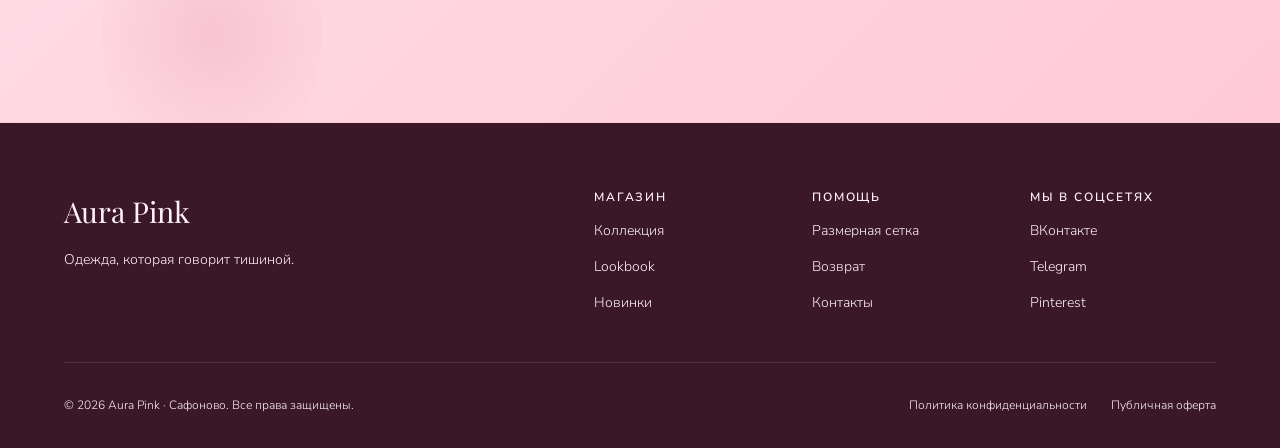
==== commit ea07c759: "Add files via upload" ====
--- a/index.html
+++ b/index.html
@@ -707,7 +707,7 @@
         var w = window.innerWidth;
         if (w >= 769 && w <= 1050) {
           header.classList.add('header-two-row');
-          document.documentElement.style.setProperty('--header-h', '88px');
+          document.documentElement.style.setProperty('--header-h', '100px');
         } else {
           header.classList.remove('header-two-row');
           document.documentElement.style.removeProperty('--header-h');
--- a/css/style.css
+++ b/css/style.css
@@ -1865,15 +1865,15 @@
    ───────────────────────────────────────────────────── */
 /* ── Двухрядный хедер — активируется JS-классом .header-two-row ── */
 .site-header.header-two-row {
-  --header-h: 88px;
+  --header-h: 100px;
   height: var(--header-h);
 }
 
 .site-header.header-two-row .header-inner {
-  padding-inline: 1.5rem;
+  padding-inline: 1.25rem;
   height: var(--header-h);
   display: grid;
-  grid-template-rows: 52px 36px;
+  grid-template-rows: 60px 40px;
   grid-template-columns: 1fr auto;
   grid-template-areas:
     "logo  icons"
@@ -1887,18 +1887,18 @@
   justify-content: center;
   align-items: center;
 }
-.site-header.header-two-row .logo-text { font-size: 1.65rem; }
+.site-header.header-two-row .logo-text { font-size: 1.9rem; }
 
 .site-header.header-two-row .nav-right {
   grid-area: icons;
   display: flex;
   align-items: center;
-  gap: 2px;
+  gap: 6px;
   position: static;
 }
 .site-header.header-two-row .nav-right .nav-link { display: none !important; }
 .site-header.header-two-row .burger              { display: none !important; }
-.site-header.header-two-row .nav-icon-btn        { width: 30px; height: 30px; }
+.site-header.header-two-row .nav-icon-btn        { width: 34px; height: 34px; }
 
 .site-header.header-two-row .nav-left {
   grid-area: links;
@@ -1907,16 +1907,16 @@
   align-items: center;
   gap: 0;
   border-top: 1px solid var(--color-border);
-  height: 36px;
+  height: 40px;
 }
 
 .site-header.header-two-row .nav-left .nav-link {
-  font-size: 0.7rem;
+  font-size: 0.72rem;
   font-weight: 600;
-  letter-spacing: 0.1em;
+  letter-spacing: 0.12em;
   text-transform: uppercase;
   color: var(--color-text-soft);
-  padding: 0 0.85rem;
+  padding: 0 1rem;
   white-space: nowrap;
   position: relative;
   transition: color var(--t-base) var(--ease-out);
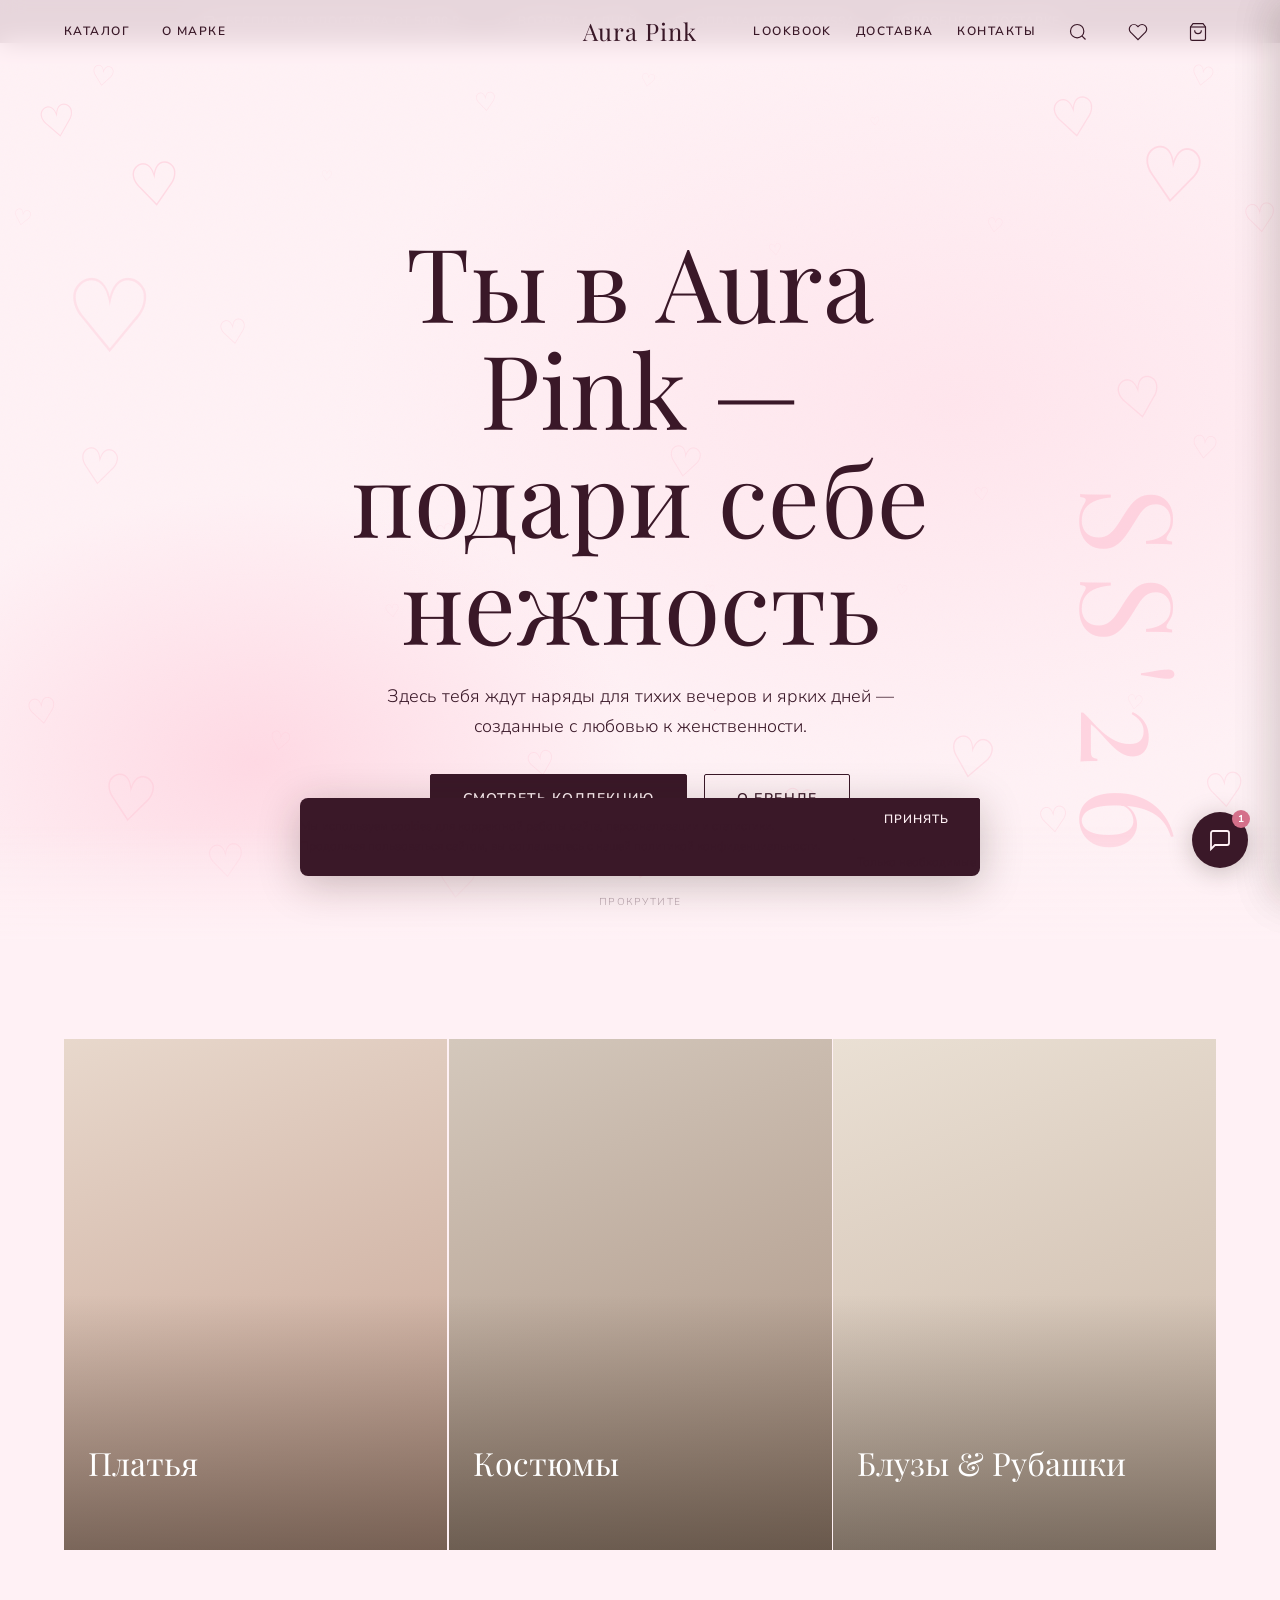
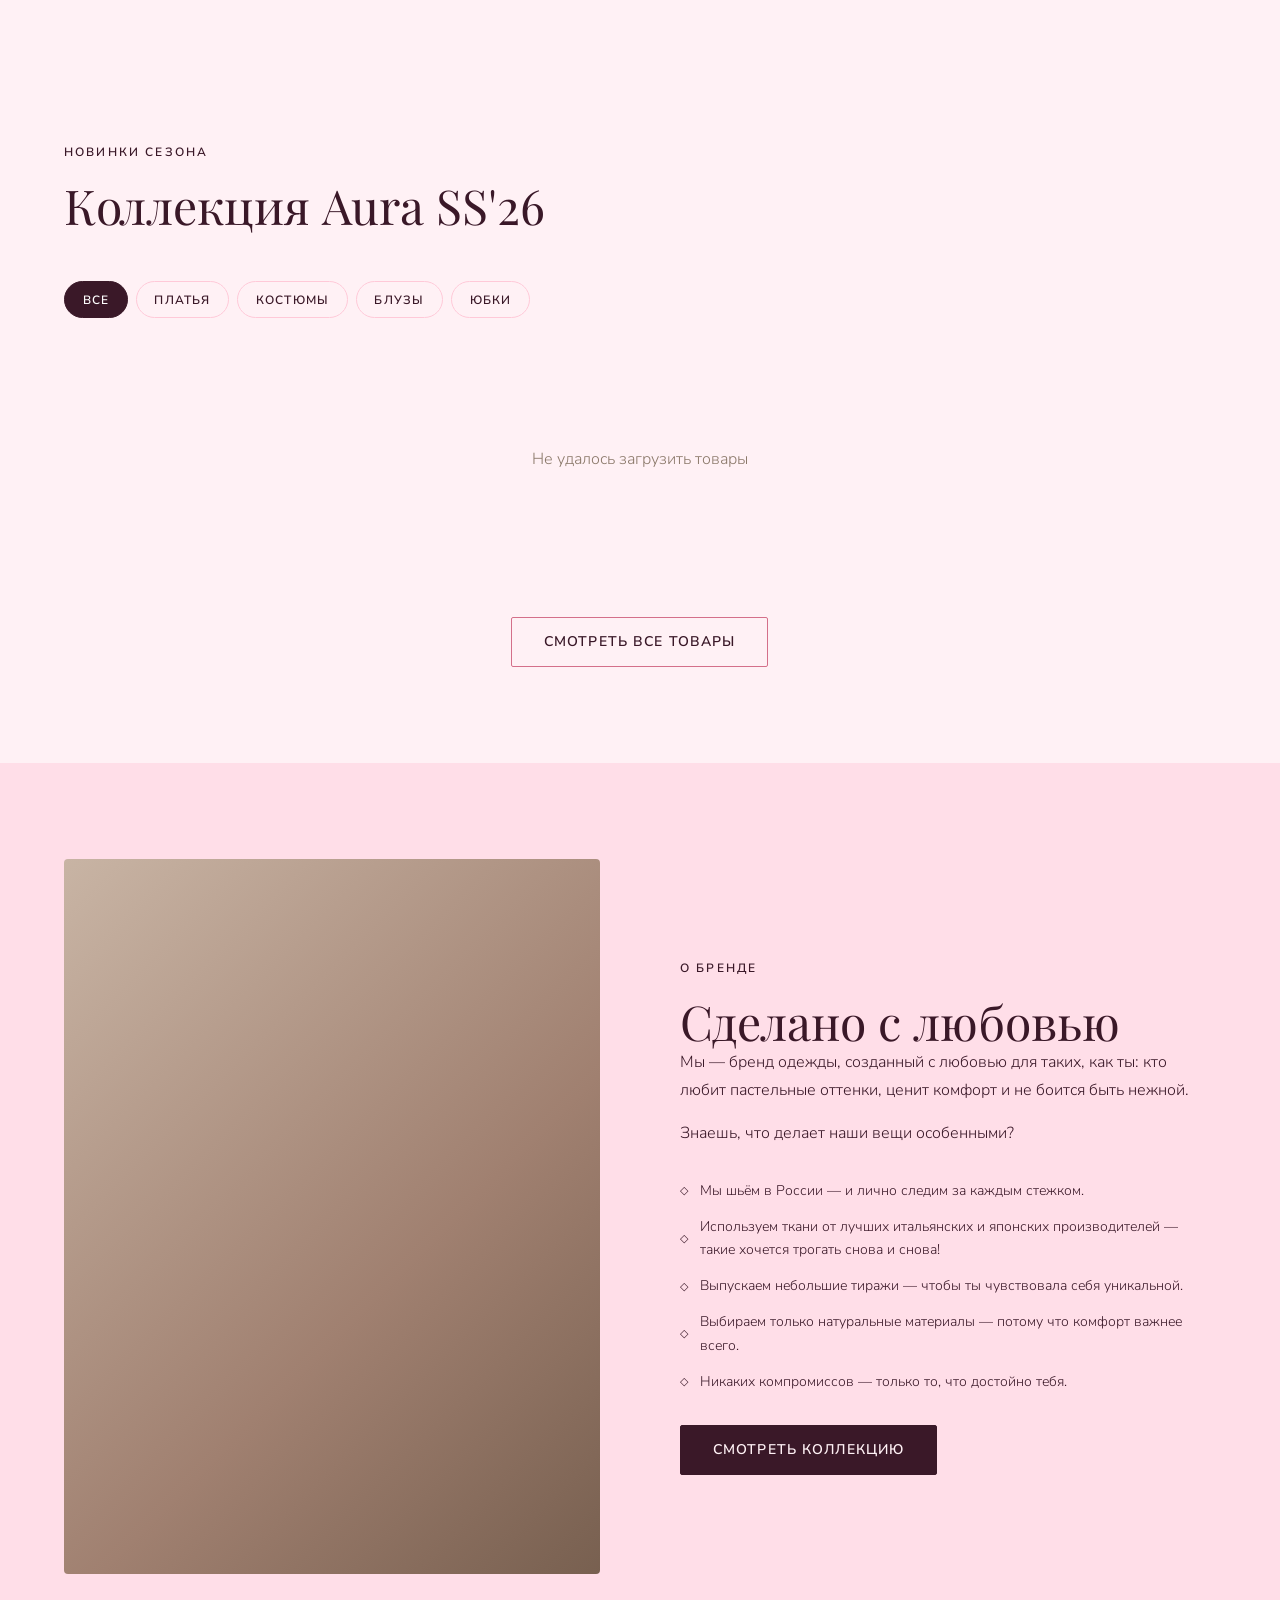
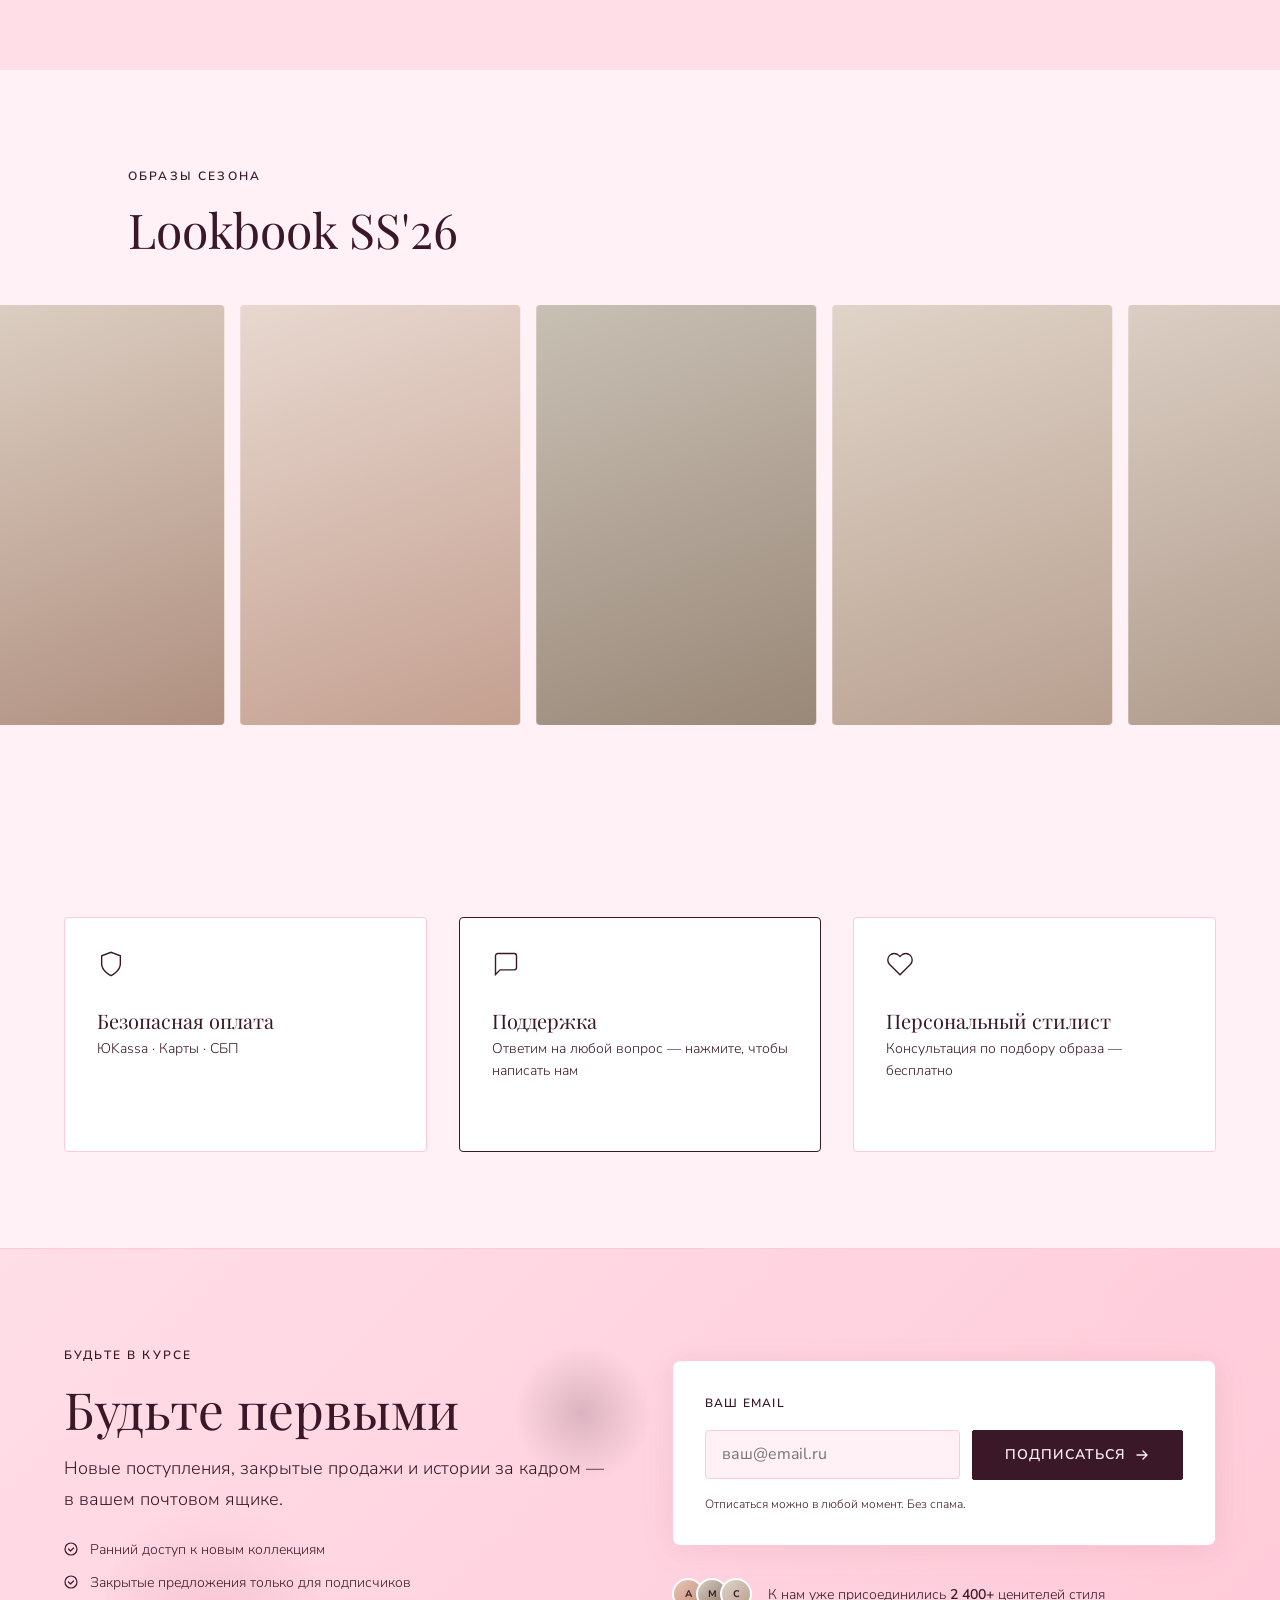
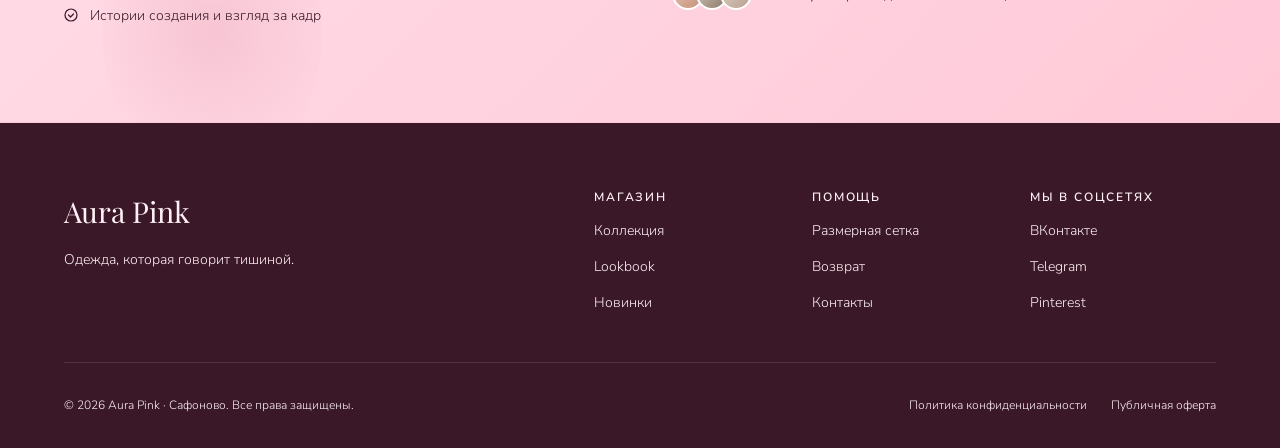
==== commit 609ac2bf: "Add files via upload" ====
--- a/index.html
+++ b/index.html
@@ -148,7 +148,7 @@
       </h1>
       <p class="hero-desc reveal">Здесь тебя ждут наряды для тихих вечеров и ярких дней —<br>созданные с любовью к женственности.</p>
       <div class="hero-cta reveal">
-        <a href="#collection" class="btn btn--primary">Смотреть коллекцию</a>
+        <a href="catalog.html" class="btn btn--primary">Смотреть коллекцию</a>
         <a href="#about" class="btn btn--ghost">О бренде</a>
       </div>
     </div>
@@ -218,7 +218,7 @@
       </div>
 
       <div class="collection-footer reveal">
-        <a href="#collection" class="btn btn--outline" id="btn-show-all">Смотреть все товары</a>
+        <a href="catalog.html" class="btn btn--outline" id="btn-show-all">Смотреть все товары</a>
       </div>
     </div>
   </section>
@@ -228,10 +228,7 @@
     <div class="about-inner">
       <div class="about-img-block">
         <div class="about-img"></div>
-        <div class="about-img-caption" aria-hidden="true">
-          <span>Сафоново</span>
-          <span>открытие 2026</span>
-        </div>
+
       </div>
 
       <div class="about-content">
@@ -246,7 +243,7 @@
           <li class="value-item"><span class="value-icon">◇</span><span>Выбираем только натуральные материалы — потому что комфорт важнее всего.</span></li>
           <li class="value-item"><span class="value-icon">◇</span><span>Никаких компромиссов — только то, что достойно тебя.</span></li>
         </ul>
-        <a href="#collection" class="btn btn--primary reveal">Смотреть коллекцию</a>
+        <a href="catalog.html" class="btn btn--primary reveal">Смотреть коллекцию</a>
       </div>
     </div>
   </section>
@@ -301,11 +298,22 @@
           </div>
           <div class="perk-content">
           <h4 class="perk-title">Безопасная оплата</h4>
-          <p class="perk-text">ЮKassa · Карты · СБП · Рассрочка</p>
-          </div>
-        </div>
-
-        <div class="perk reveal" data-delay="1">
+          <p class="perk-text">ЮKassa · Карты · СБП</p>
+          </div>
+        </div>
+
+        <div class="perk perk--support reveal" data-delay="1" id="perk-support" role="button" tabindex="0" aria-label="Открыть чат поддержки">
+          <div class="perk-icon">
+            <svg width="28" height="28" viewBox="0 0 24 24" fill="none" stroke="currentColor" stroke-width="1.2"><path d="M21 15a2 2 0 01-2 2H7l-4 4V5a2 2 0 012-2h14a2 2 0 012 2z"/></svg>
+          </div>
+          <div class="perk-content">
+          <h4 class="perk-title">Поддержка</h4>
+          <p class="perk-text">Ответим на любой вопрос — нажмите, чтобы написать нам</p>
+          </div>
+          <span class="perk-cta">Написать →</span>
+        </div>
+
+        <div class="perk reveal" data-delay="2">
           <div class="perk-icon">
             <svg width="28" height="28" viewBox="0 0 24 24" fill="none" stroke="currentColor" stroke-width="1.2"><path d="M20.84 4.61a5.5 5.5 0 00-7.78 0L12 5.67l-1.06-1.06a5.5 5.5 0 00-7.78 7.78l1.06 1.06L12 21.23l7.78-7.78 1.06-1.06a5.5 5.5 0 000-7.78z"/></svg>
           </div>
@@ -313,17 +321,6 @@
           <h4 class="perk-title">Персональный стилист</h4>
           <p class="perk-text">Консультация по подбору образа — бесплатно</p>
           </div>
-        </div>
-
-        <div class="perk perk--support reveal" data-delay="2" id="perk-support" role="button" tabindex="0" aria-label="Открыть чат поддержки">
-          <div class="perk-icon">
-            <svg width="28" height="28" viewBox="0 0 24 24" fill="none" stroke="currentColor" stroke-width="1.2"><path d="M21 15a2 2 0 01-2 2H7l-4 4V5a2 2 0 012-2h14a2 2 0 012 2z"/></svg>
-          </div>
-          <div class="perk-content">
-          <h4 class="perk-title">Поддержка</h4>
-          <p class="perk-text">Ответим на любой вопрос — нажмите, чтобы написать нам</p>
-          </div>
-          <span class="perk-cta">Написать →</span>
         </div>
 
       </div>
@@ -400,16 +397,16 @@
         <nav class="footer-nav" aria-label="Навигация по разделам">
           <div class="footer-col">
             <p class="footer-col-title">Магазин</p>
-            <a href="#collection" class="footer-link">Коллекция</a>
+            <a href="catalog.html" class="footer-link">Коллекция</a>
             <a href="#lookbook" class="footer-link">Lookbook</a>
-            <a href="#" class="footer-link">Новинки</a>
+            <a href="catalog.html" class="footer-link">Новинки</a>
           </div>
 
           <div class="footer-col">
             <p class="footer-col-title">Помощь</p>
-            <a href="#" class="footer-link">Размерная сетка</a>
-            <a href="#" class="footer-link">Возврат</a>
-            <a href="#" class="footer-link">Контакты</a>
+            <a href="sizeguide.html" class="footer-link">Размерная сетка</a>
+            <a href="returns.html" class="footer-link">Возврат</a>
+            <a href="contacts.html" class="footer-link">Контакты</a>
           </div>
 
           <div class="footer-col">
@@ -445,7 +442,7 @@
         <div class="cart-empty" id="cart-empty">
           <p class="cart-empty-icon">◇</p>
           <p class="cart-empty-text">В корзине пока пусто</p>
-          <a href="#collection" class="btn btn--ghost cart-empty-btn">Перейти в каталог</a>
+          <a href="catalog.html" class="btn btn--ghost cart-empty-btn">Перейти в каталог</a>
         </div>
         <ul class="cart-items" id="cart-items" aria-live="polite"></ul>
       </div>
@@ -475,7 +472,7 @@
         <div class="cart-empty" id="wishlist-empty">
           <p class="cart-empty-icon">♡</p>
           <p class="cart-empty-text">Вы ещё ничего не добавили</p>
-          <a href="#collection" class="btn btn--ghost cart-empty-btn">Смотреть коллекцию</a>
+          <a href="catalog.html" class="btn btn--ghost cart-empty-btn">Смотреть коллекцию</a>
         </div>
         <ul class="cart-items" id="wishlist-items" aria-live="polite"></ul>
       </div>
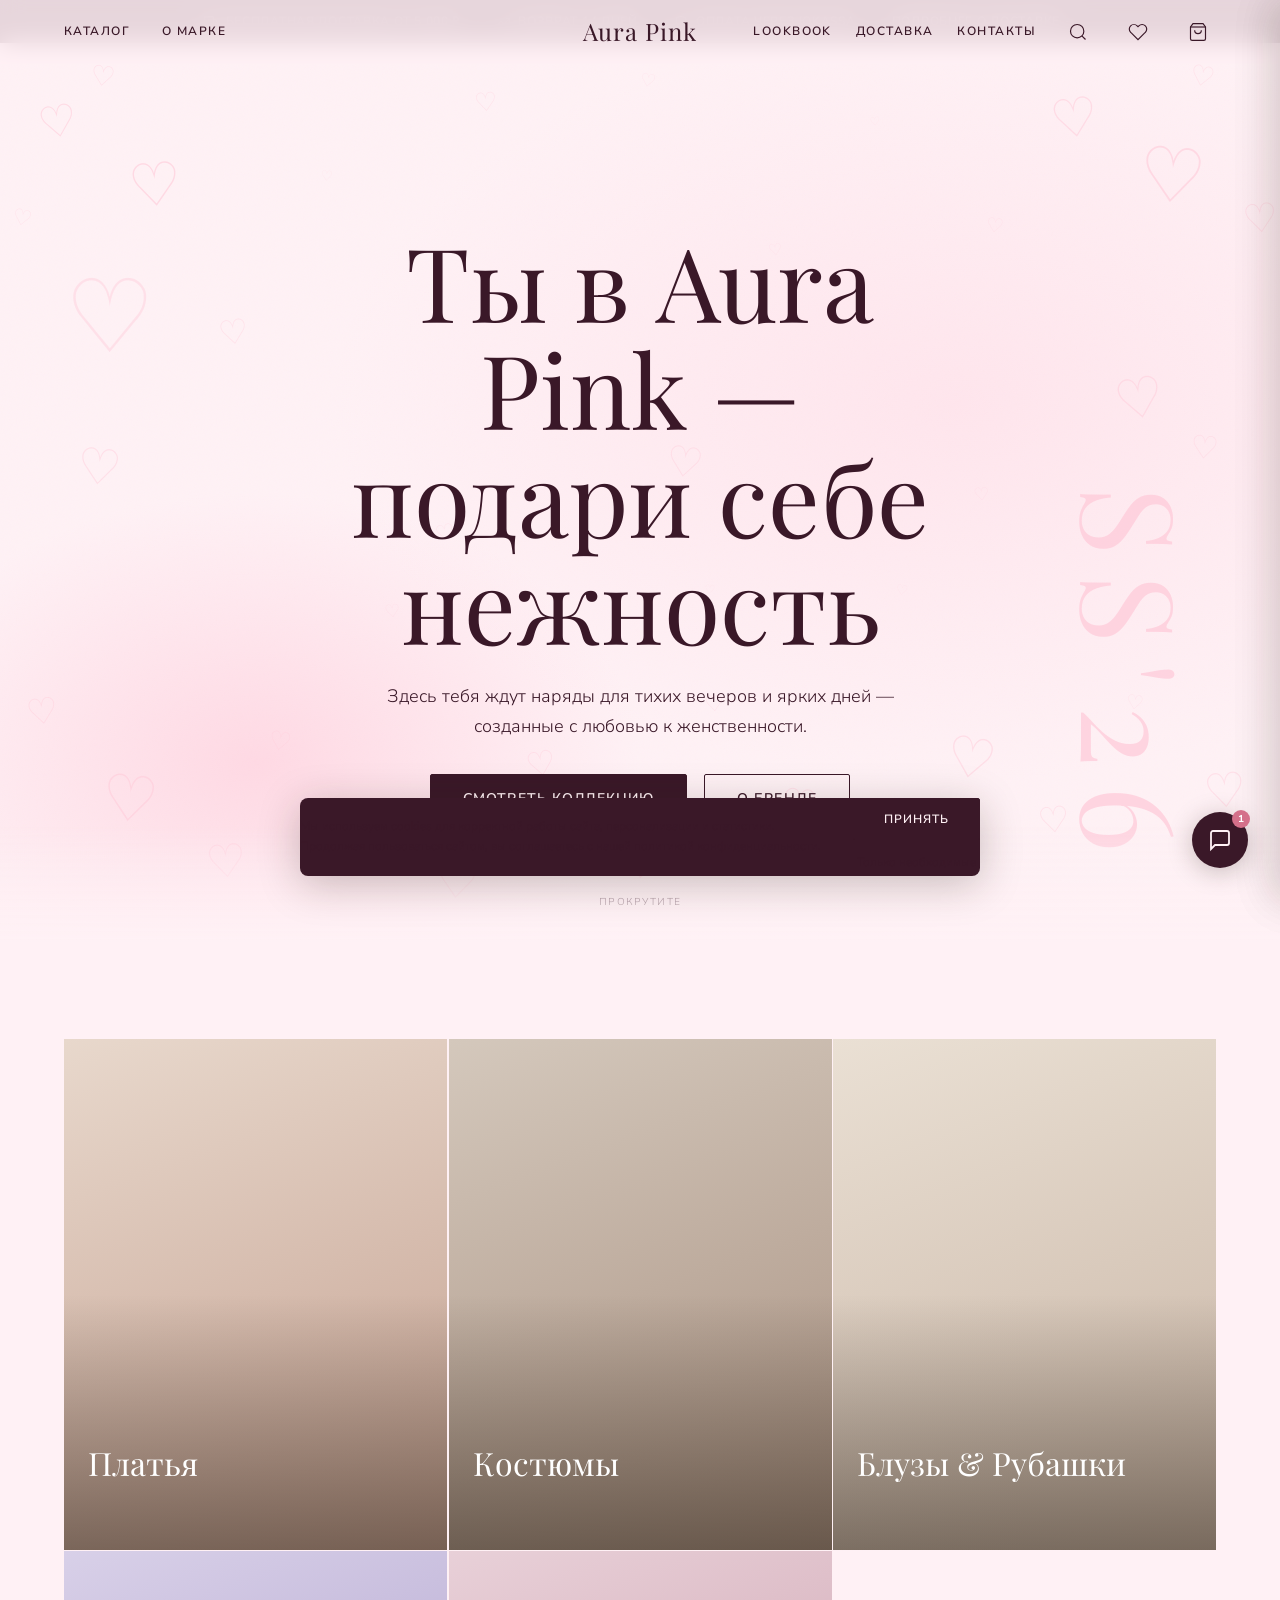
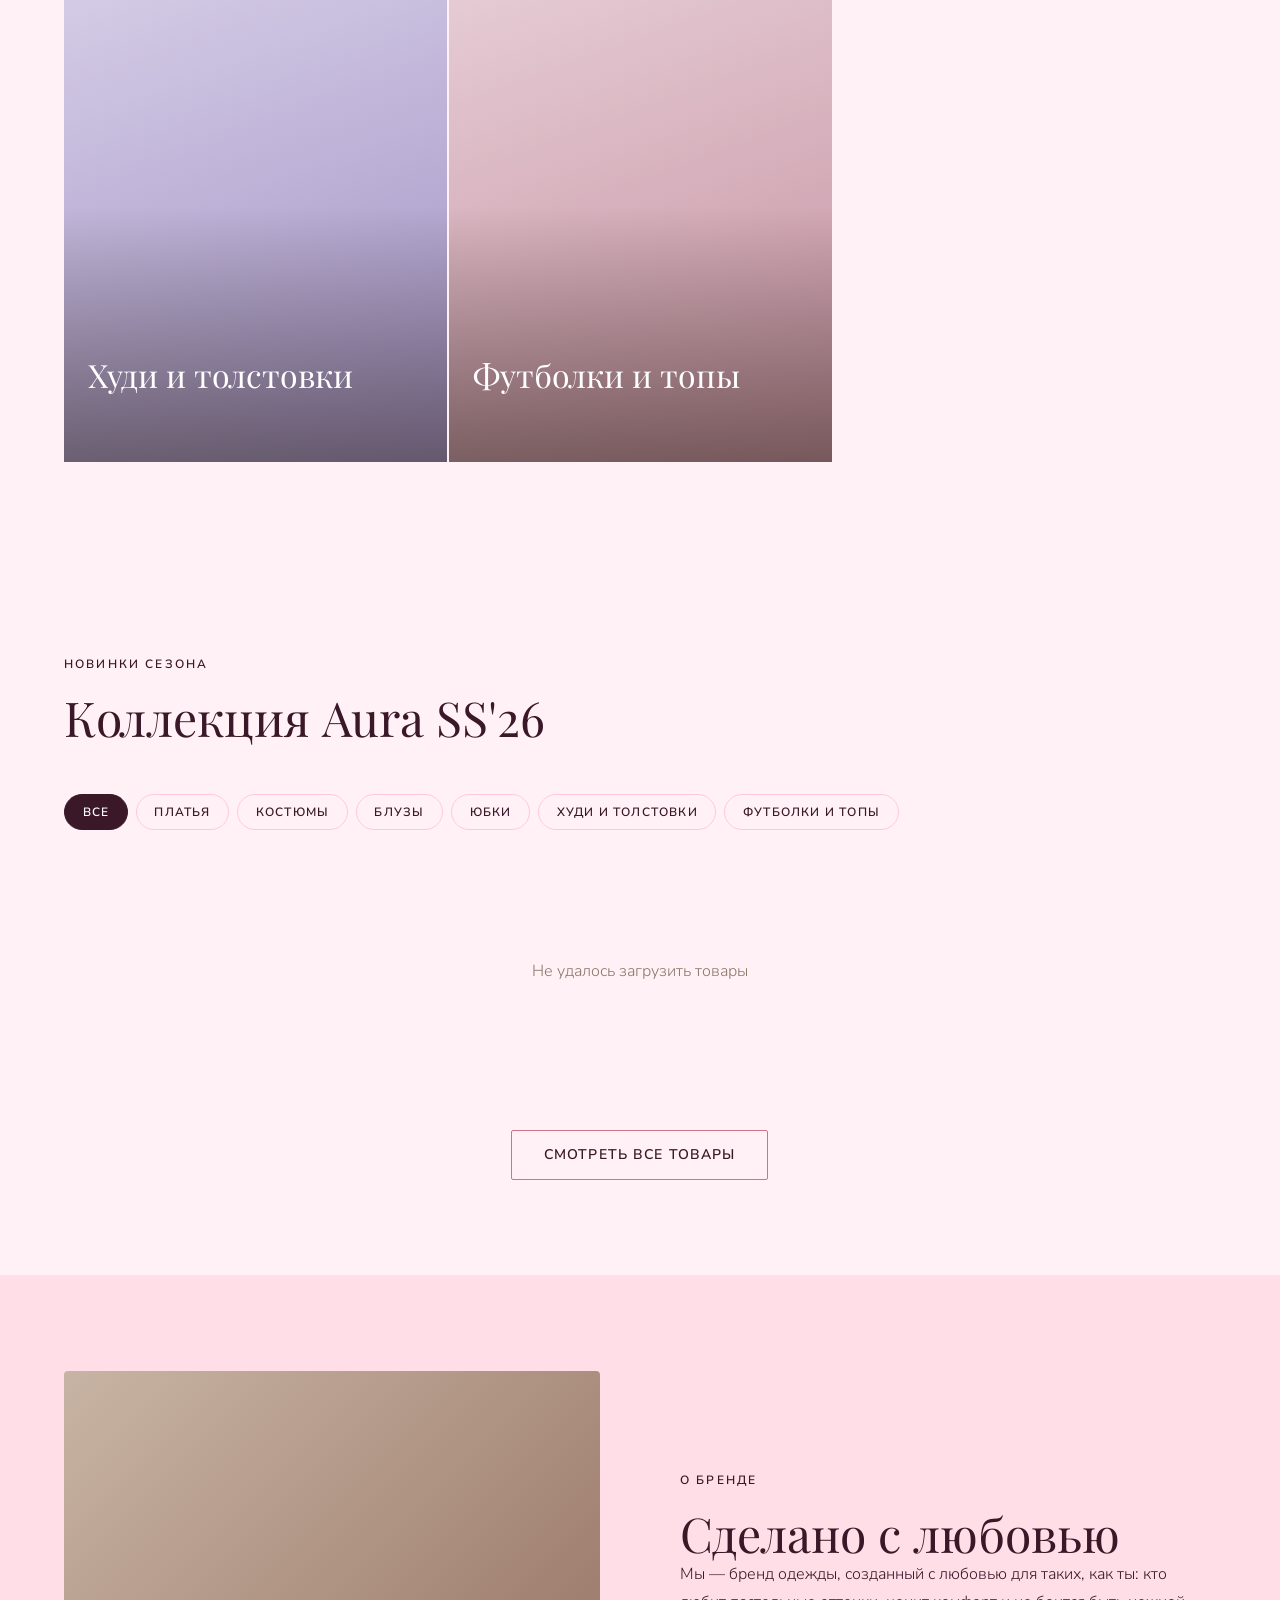
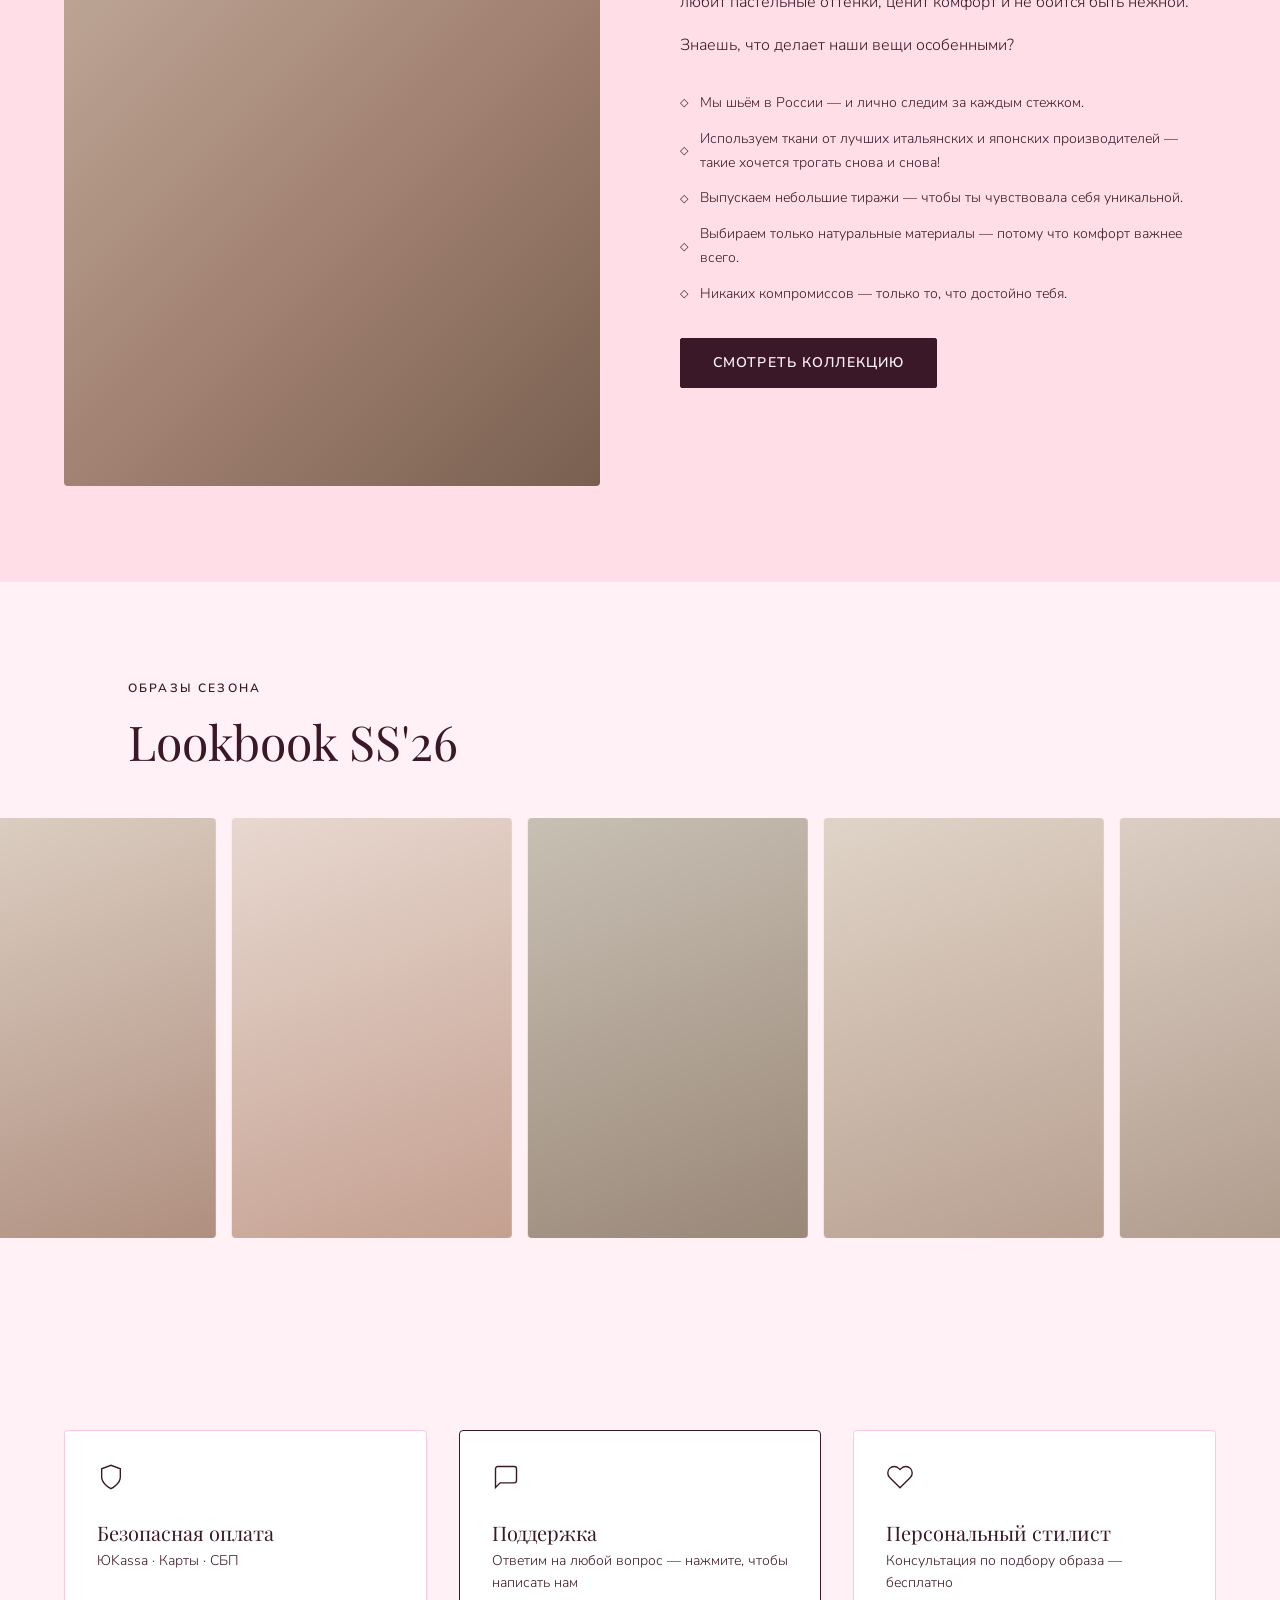
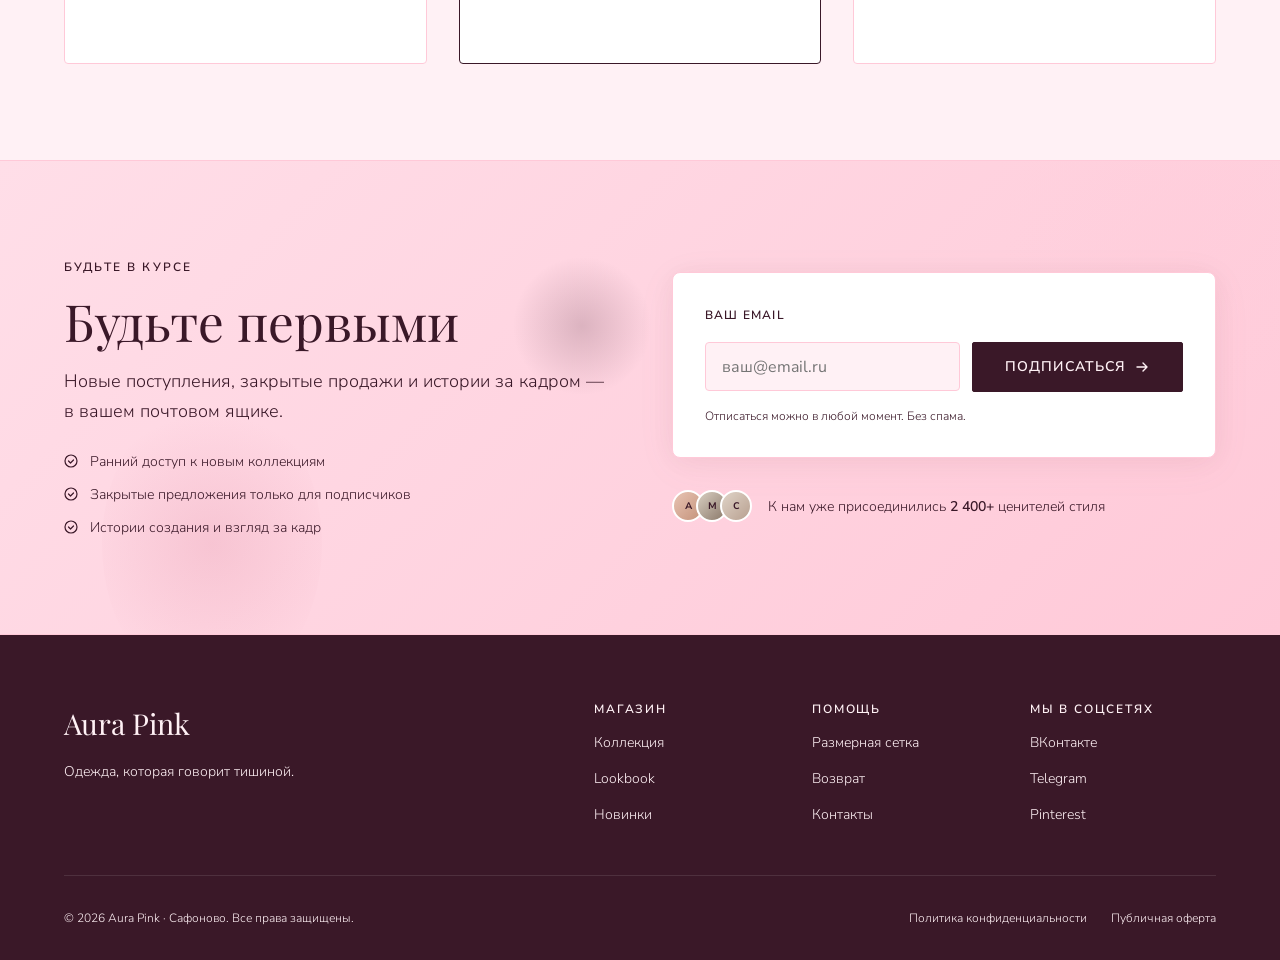
==== commit 372b0e2a: "Add files via upload" ====
--- a/index.html
+++ b/index.html
@@ -193,6 +193,26 @@
             <span class="category-link" id="count-blouse">Загрузка...</span>
           </div>
         </article>
+
+        <article class="category-card reveal" data-delay="3" data-category-filter="hoodie" role="button" tabindex="0" style="cursor:pointer">
+          <div class="category-img category-img--4">
+            <div class="category-overlay"></div>
+          </div>
+          <div class="category-info">
+            <h3 class="category-name">Худи и толстовки</h3>
+            <span class="category-link" id="count-hoodie">Загрузка...</span>
+          </div>
+        </article>
+
+        <article class="category-card reveal" data-delay="4" data-category-filter="tshirt" role="button" tabindex="0" style="cursor:pointer">
+          <div class="category-img category-img--5">
+            <div class="category-overlay"></div>
+          </div>
+          <div class="category-info">
+            <h3 class="category-name">Футболки и топы</h3>
+            <span class="category-link" id="count-tshirt">Загрузка...</span>
+          </div>
+        </article>
       </div>
     </div>
   </section>
@@ -211,6 +231,8 @@
         <button class="filter-btn" data-filter="suit">Костюмы</button>
         <button class="filter-btn" data-filter="blouse">Блузы</button>
         <button class="filter-btn" data-filter="skirt">Юбки</button>
+        <button class="filter-btn" data-filter="hoodie">Худи и толстовки</button>
+        <button class="filter-btn" data-filter="tshirt">Футболки и топы</button>
       </div>
 
       <div class="products-grid" id="products-grid" aria-label="Список товаров">
--- a/css/style.css
+++ b/css/style.css
@@ -628,6 +628,8 @@
 .category-img--1 { background: linear-gradient(160deg, #E8D8CC 0%, #C4A090 100%); }
 .category-img--2 { background: linear-gradient(160deg, #D4C8BC 0%, #A89080 100%); }
 .category-img--3 { background: linear-gradient(160deg, #EAE0D4 0%, #C8B4A4 100%); }
+.category-img--4 { background: linear-gradient(160deg, #D8D0E8 0%, #A090C4 100%); }
+.category-img--5 { background: linear-gradient(160deg, #E8D0D8 0%, #C490A0 100%); }
 
 .category-overlay {
   position: absolute;
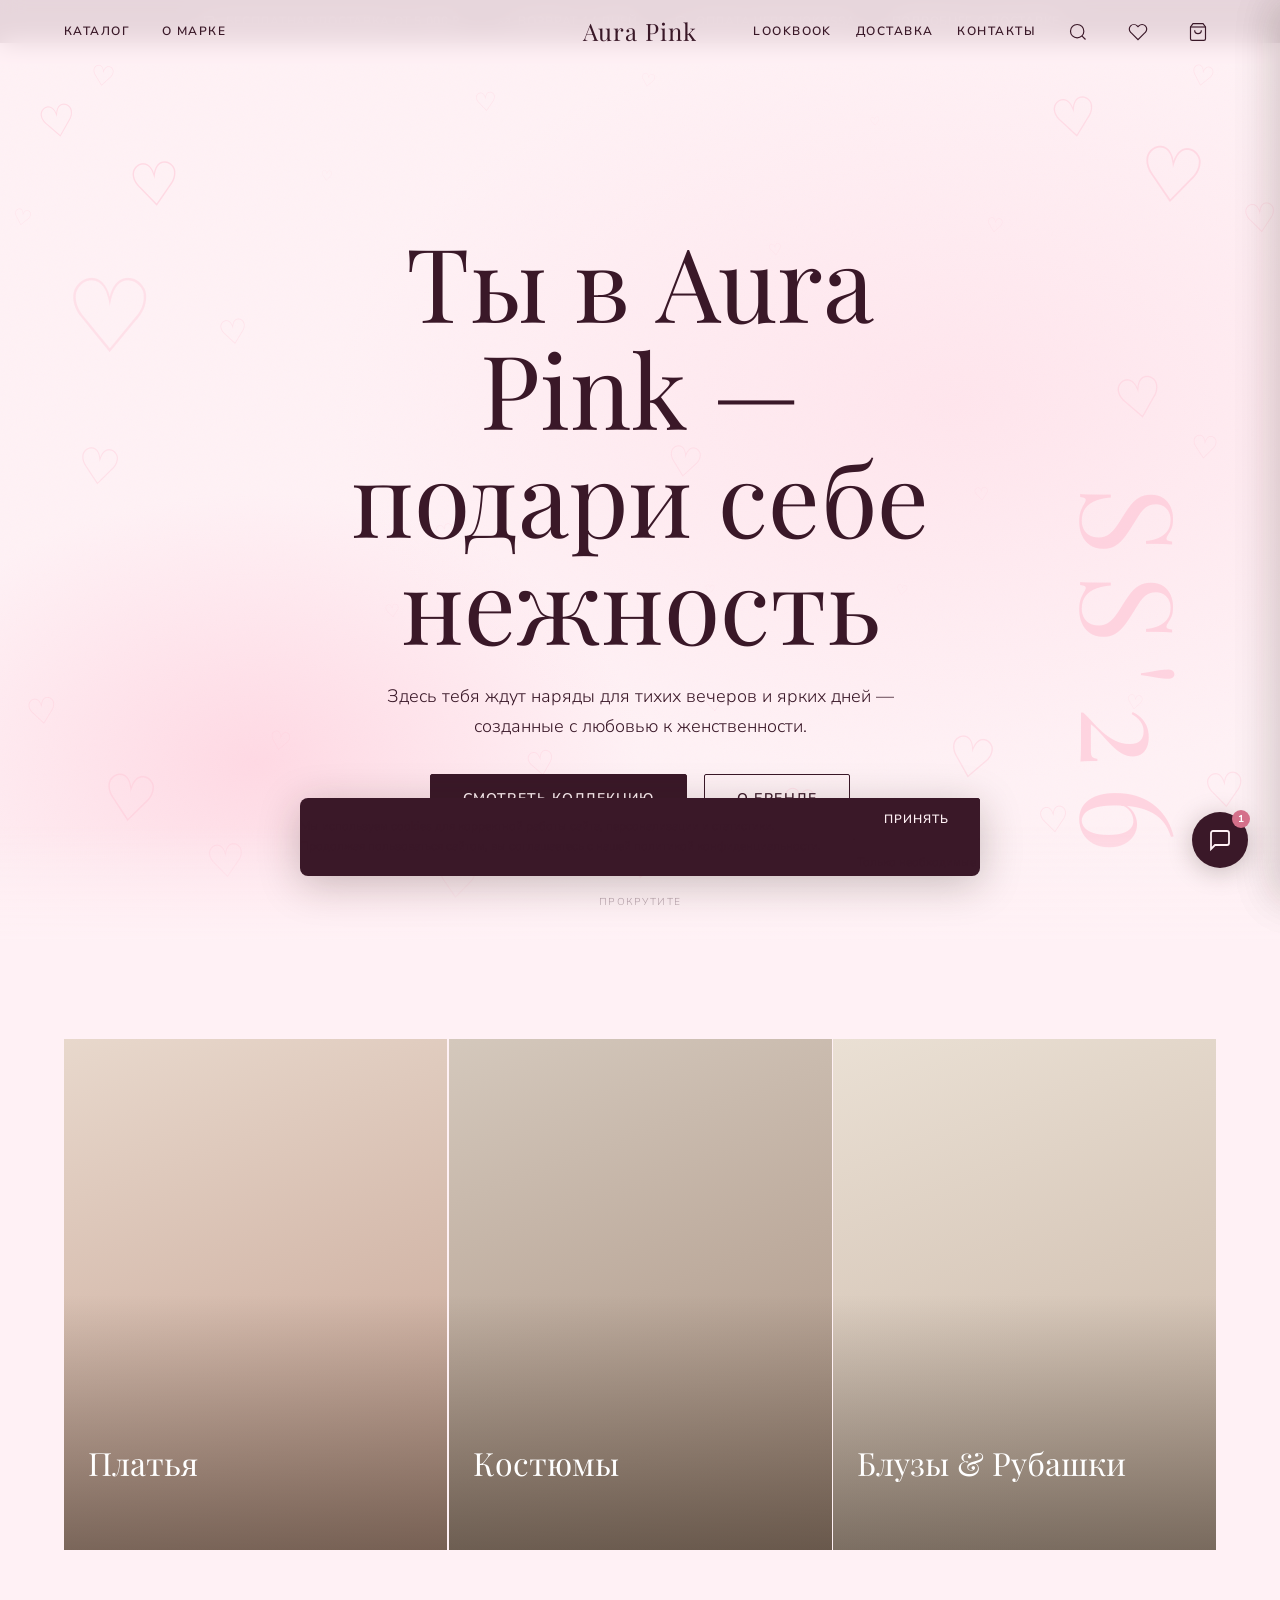
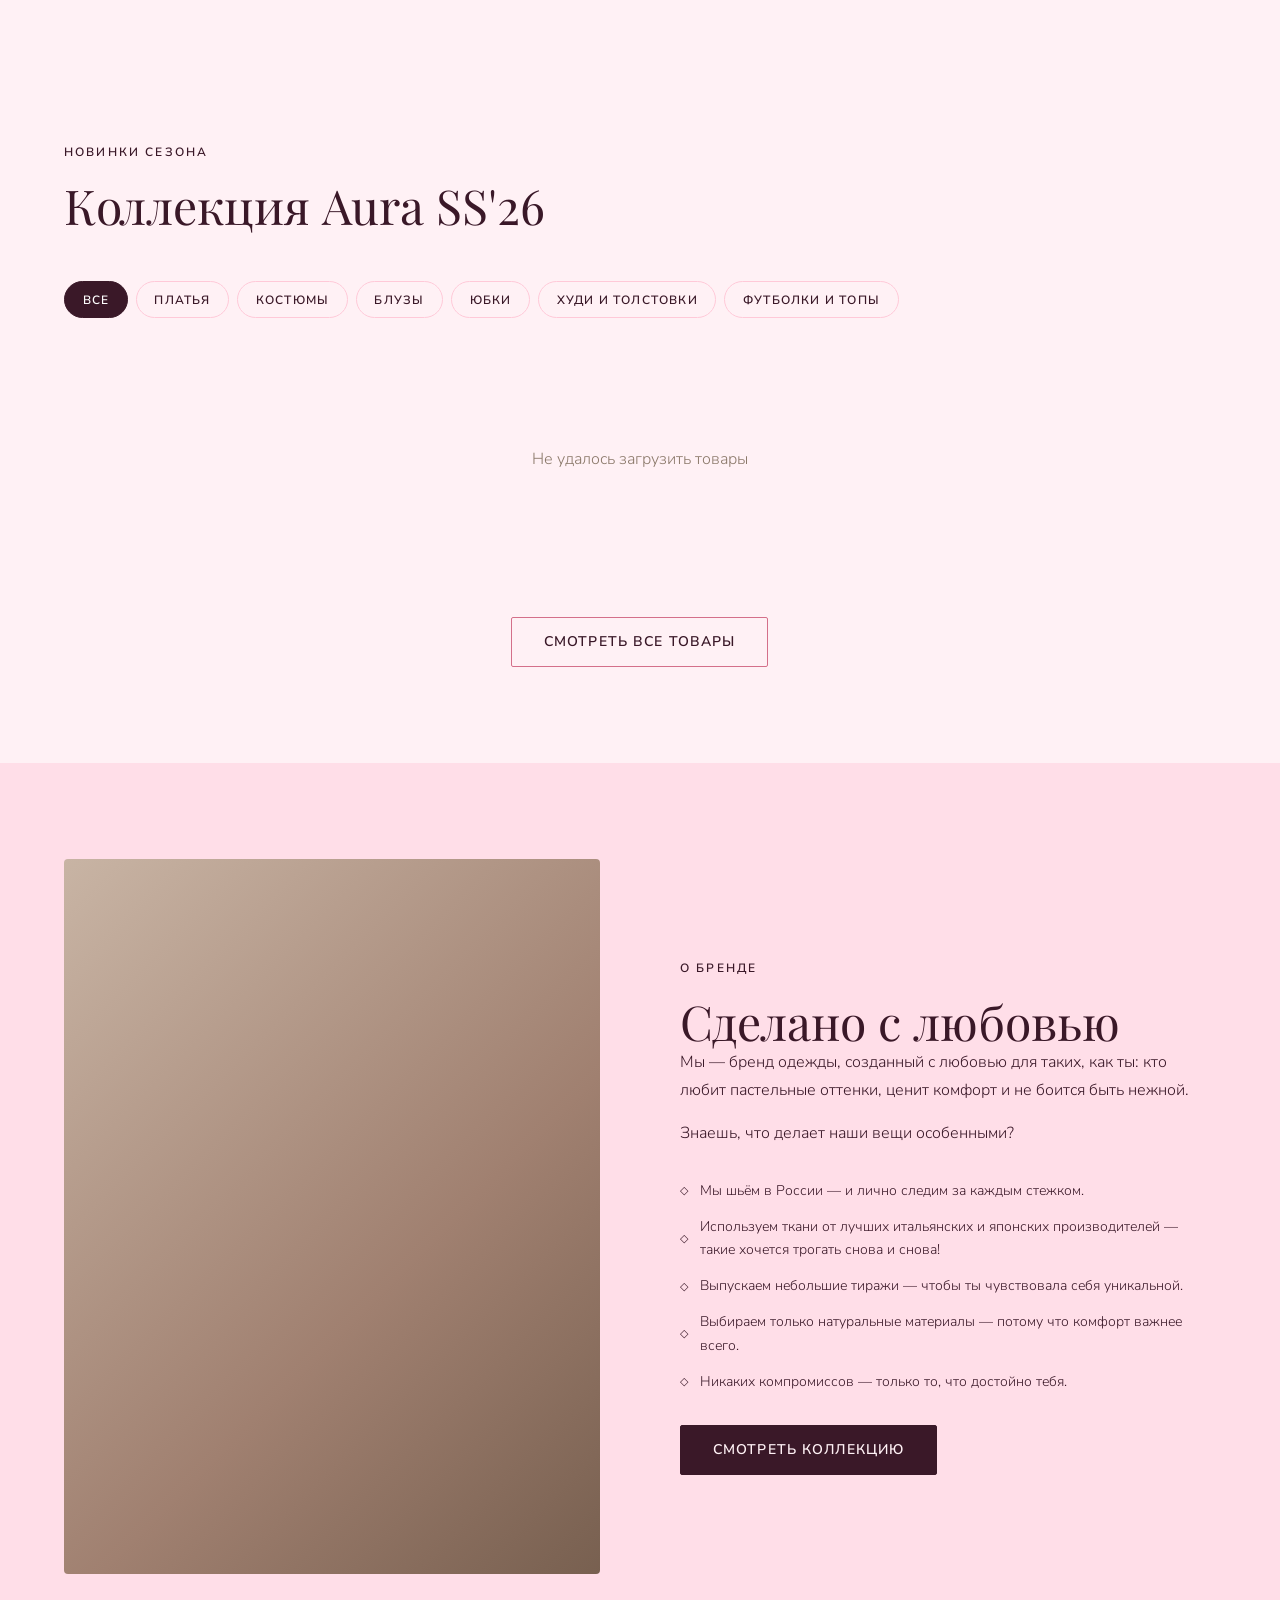
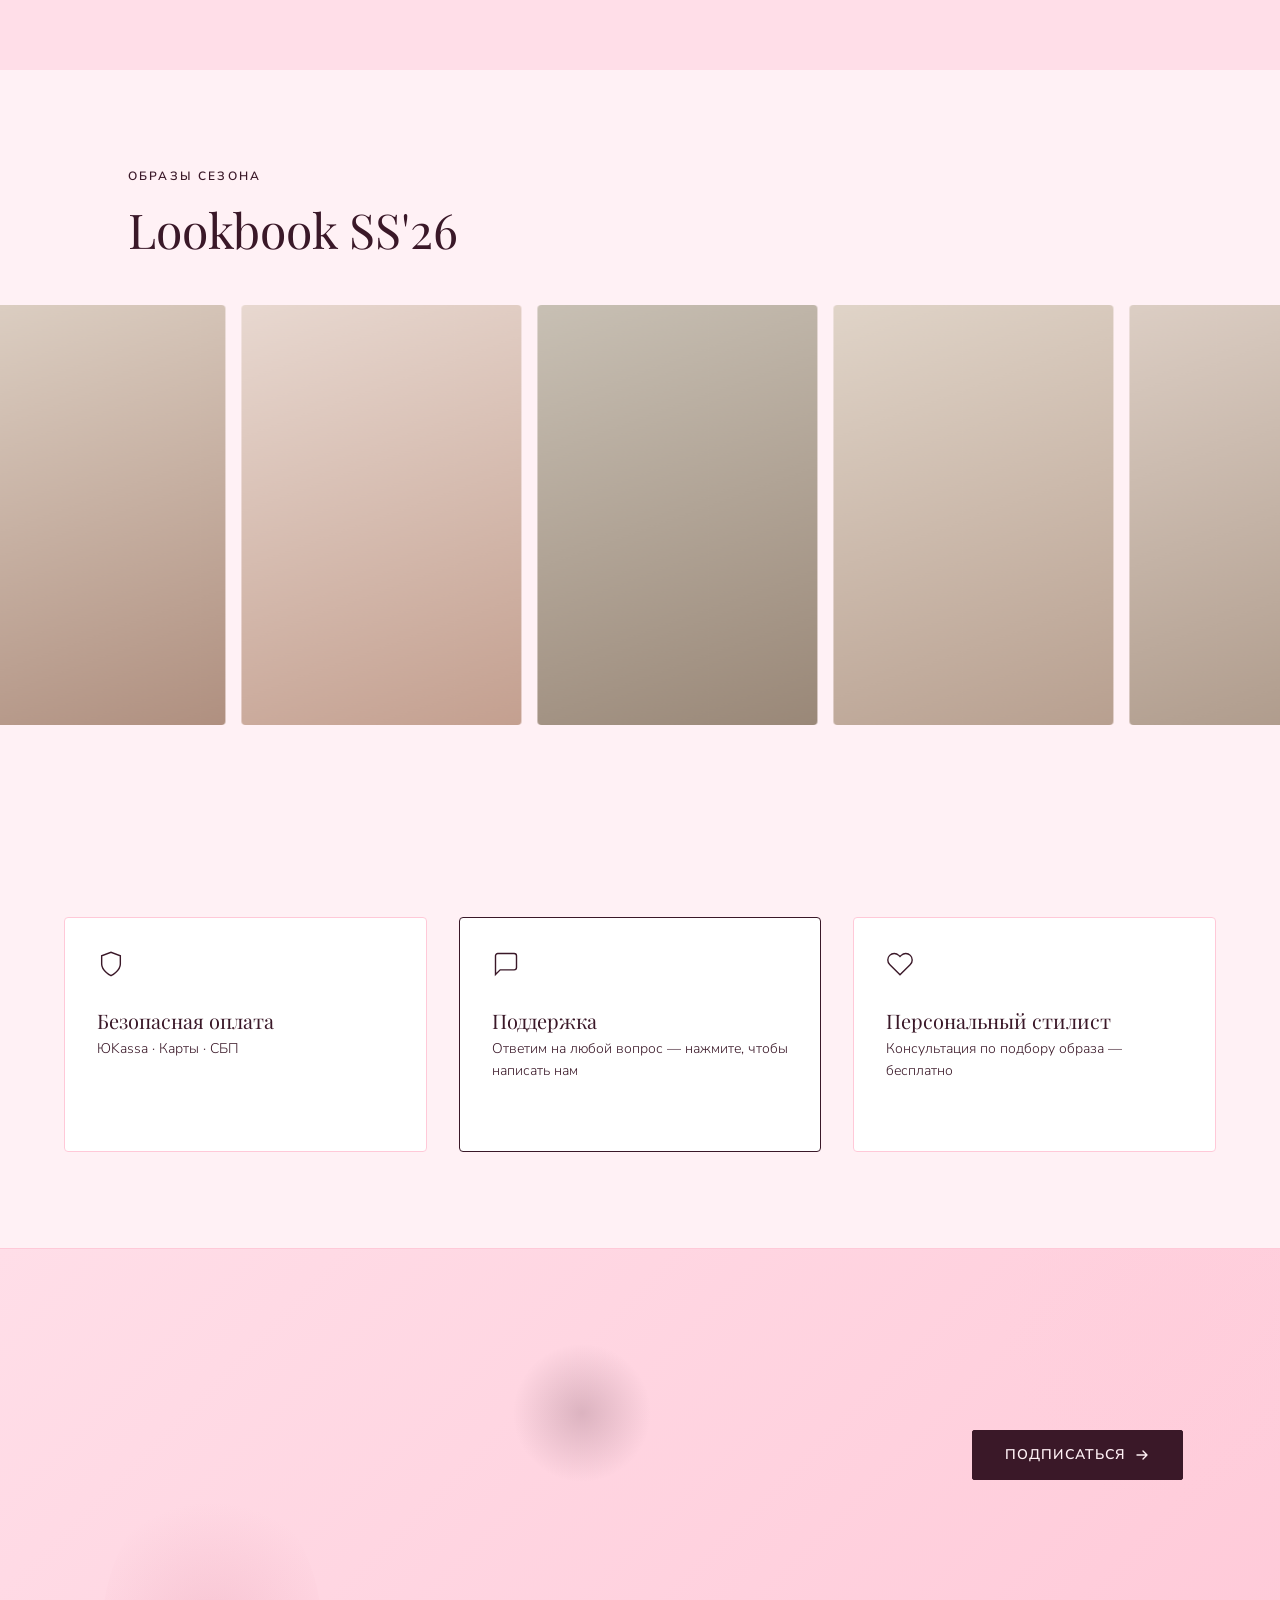
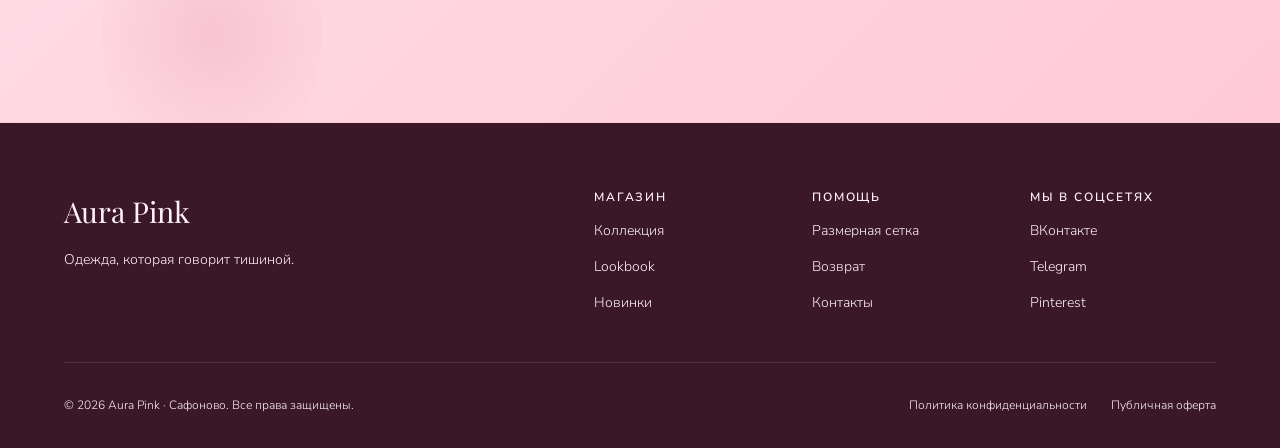
==== commit d4e4bb7d: "Add files via upload" ====
--- a/index.html
+++ b/index.html
@@ -191,26 +191,6 @@
           <div class="category-info">
             <h3 class="category-name">Блузы & Рубашки</h3>
             <span class="category-link" id="count-blouse">Загрузка...</span>
-          </div>
-        </article>
-
-        <article class="category-card reveal" data-delay="3" data-category-filter="hoodie" role="button" tabindex="0" style="cursor:pointer">
-          <div class="category-img category-img--4">
-            <div class="category-overlay"></div>
-          </div>
-          <div class="category-info">
-            <h3 class="category-name">Худи и толстовки</h3>
-            <span class="category-link" id="count-hoodie">Загрузка...</span>
-          </div>
-        </article>
-
-        <article class="category-card reveal" data-delay="4" data-category-filter="tshirt" role="button" tabindex="0" style="cursor:pointer">
-          <div class="category-img category-img--5">
-            <div class="category-overlay"></div>
-          </div>
-          <div class="category-info">
-            <h3 class="category-name">Футболки и топы</h3>
-            <span class="category-link" id="count-tshirt">Загрузка...</span>
           </div>
         </article>
       </div>
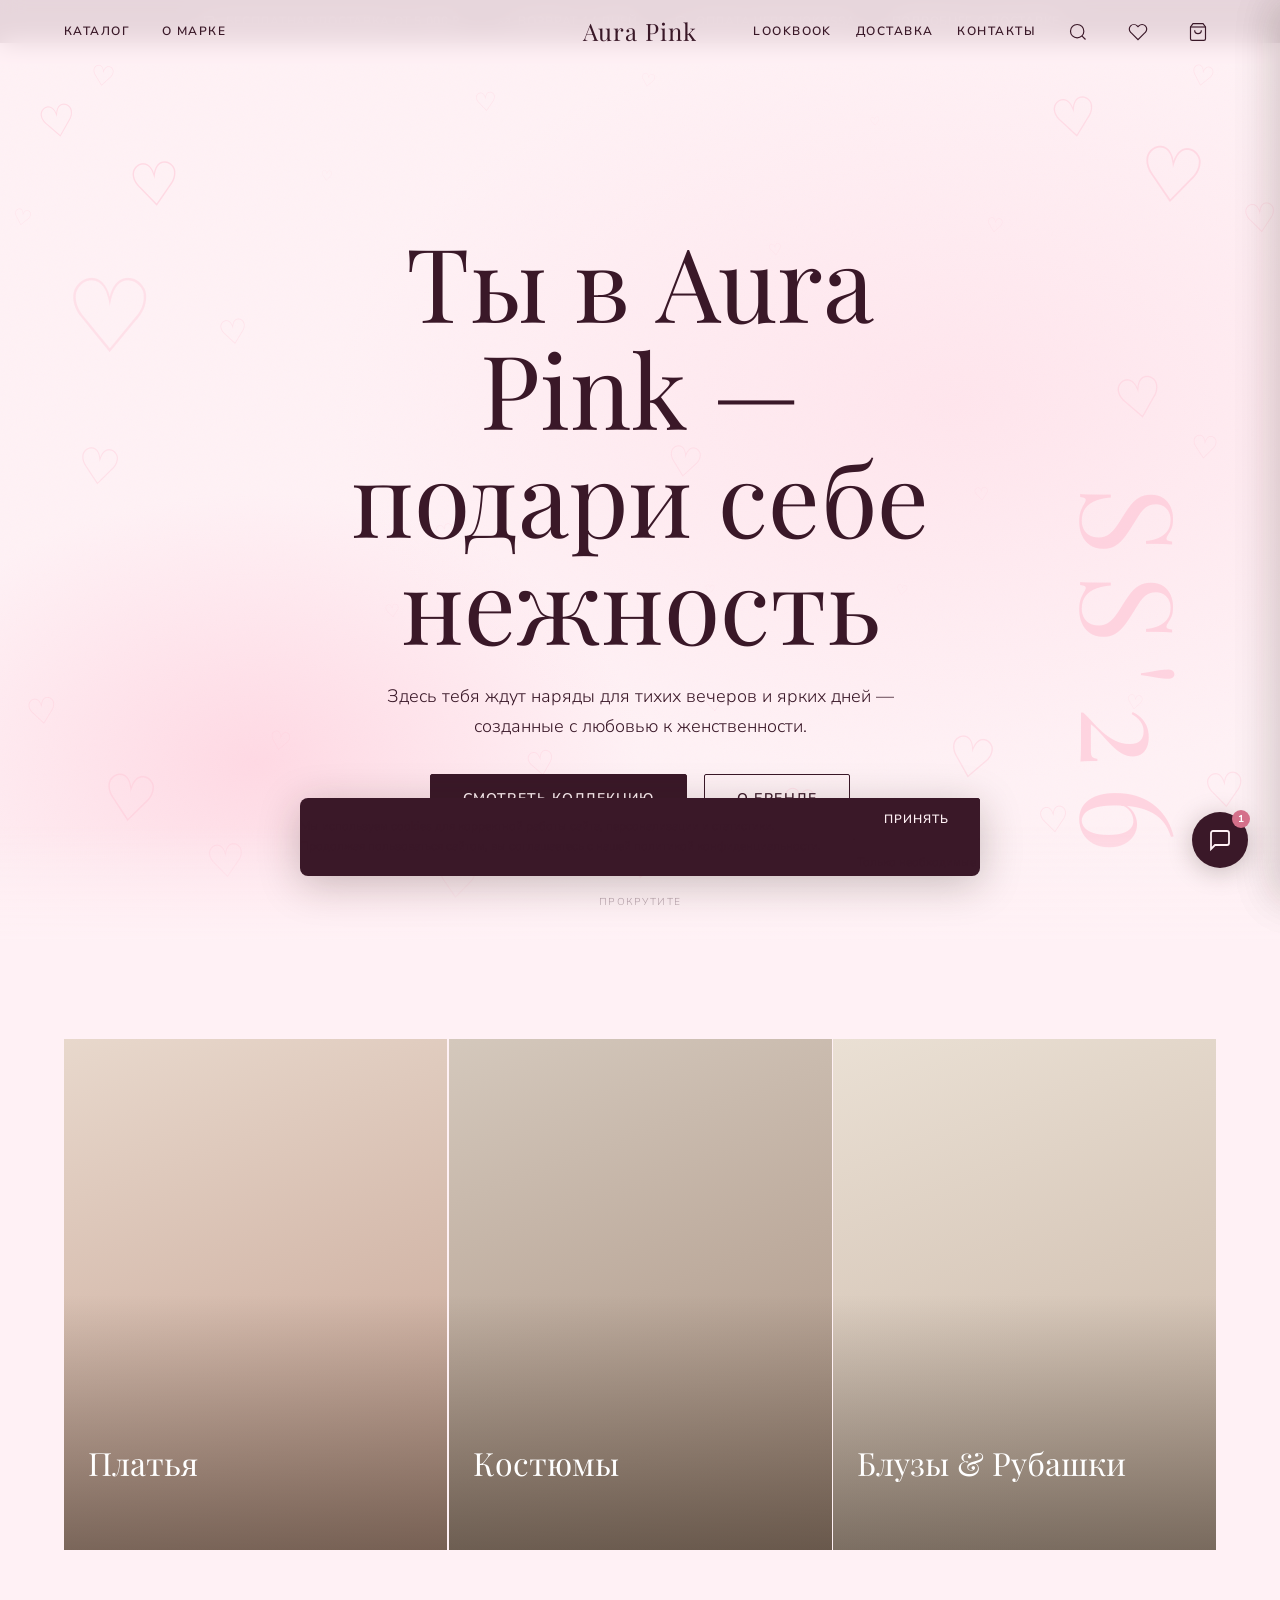
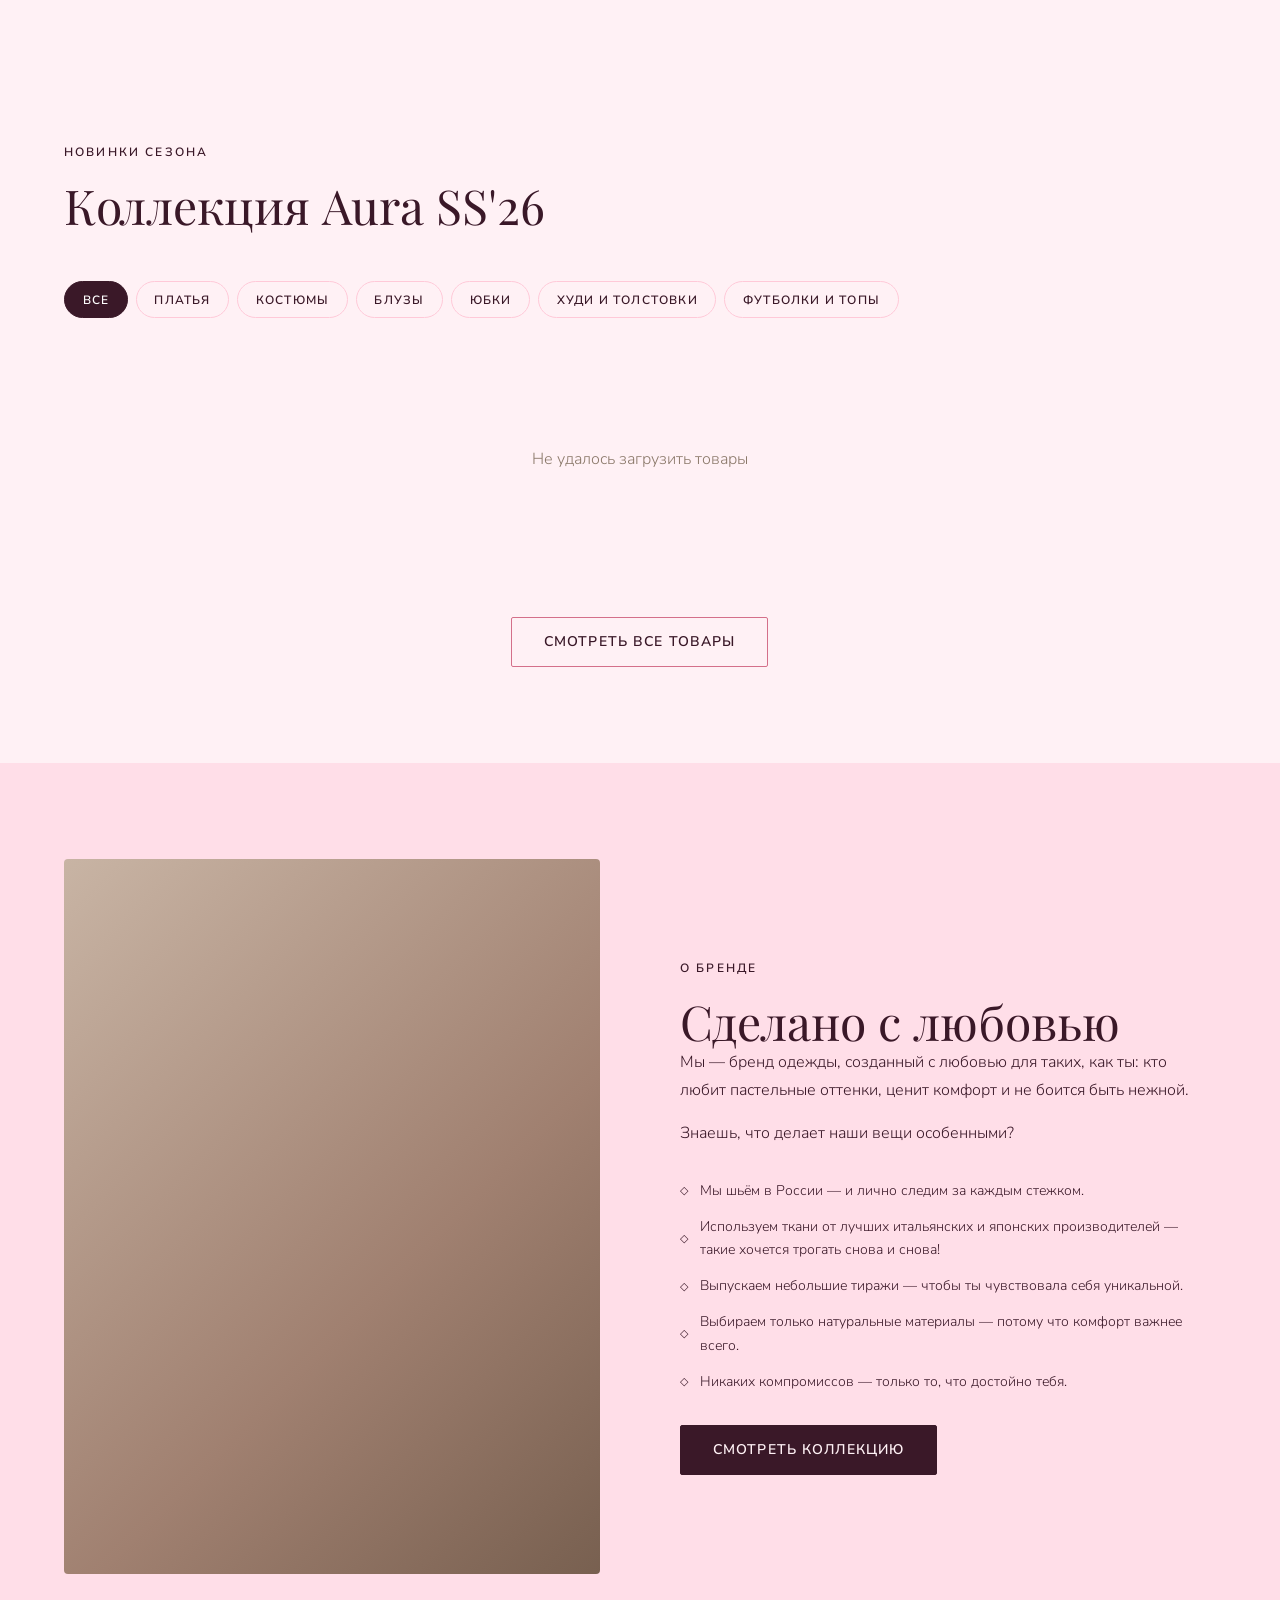
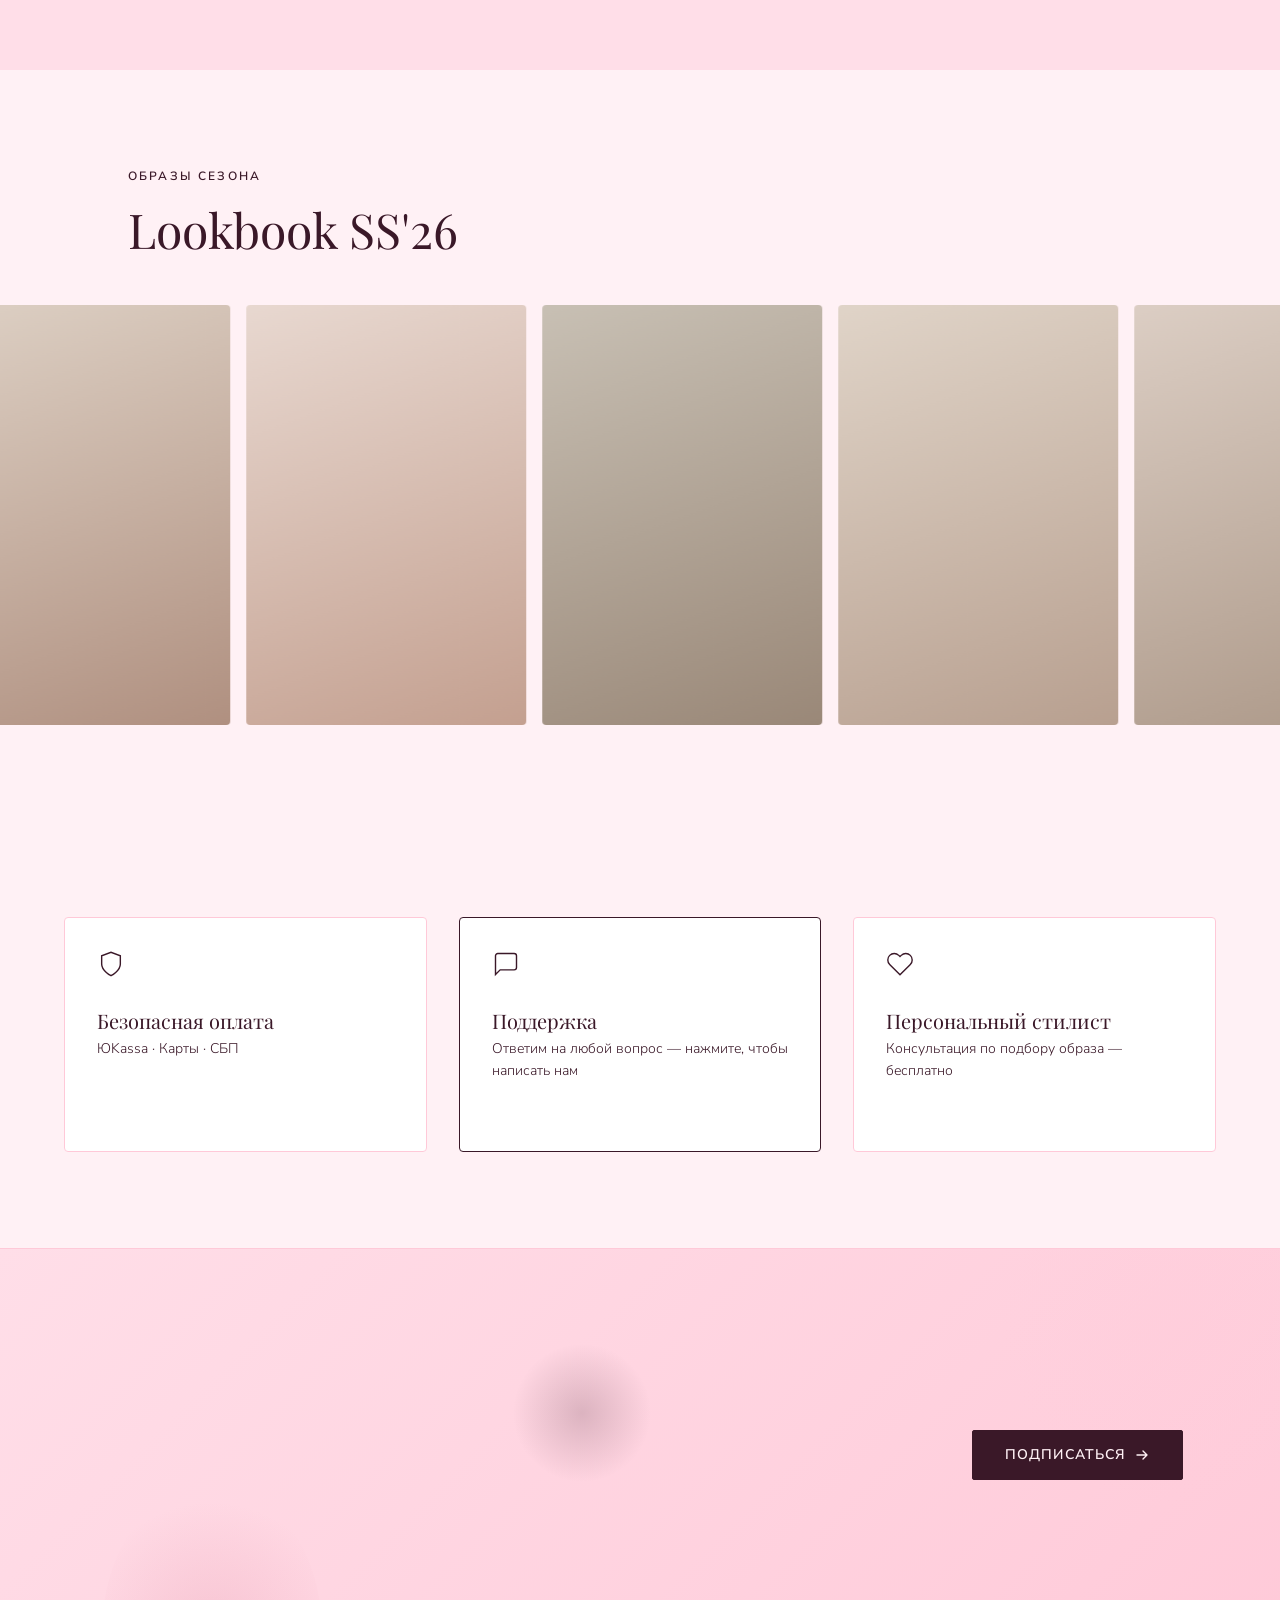
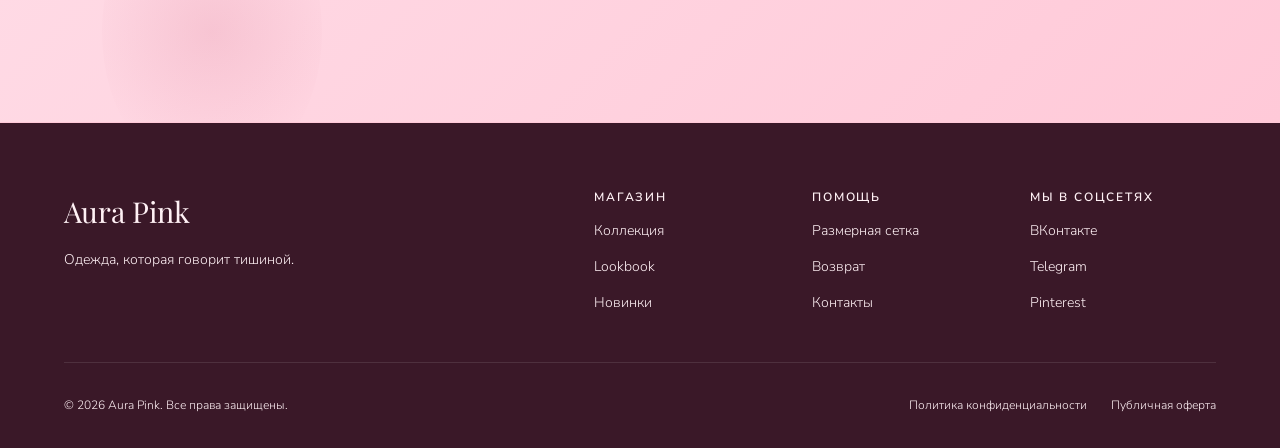
==== commit 8ec87903: "Add files via upload" ====
--- a/index.html
+++ b/index.html
@@ -421,7 +421,7 @@
       </div>
 
       <div class="footer-bottom">
-        <p class="footer-copy">© 2026 Aura Pink · Сафоново. Все права защищены.</p>
+        <p class="footer-copy">© 2026 Aura Pink. Все права защищены.</p>
         <div class="footer-legal">
           <a href="privacy.html" class="footer-link-sm">Политика конфиденциальности</a>
           <a href="oferta.html" class="footer-link-sm">Публичная оферта</a>
